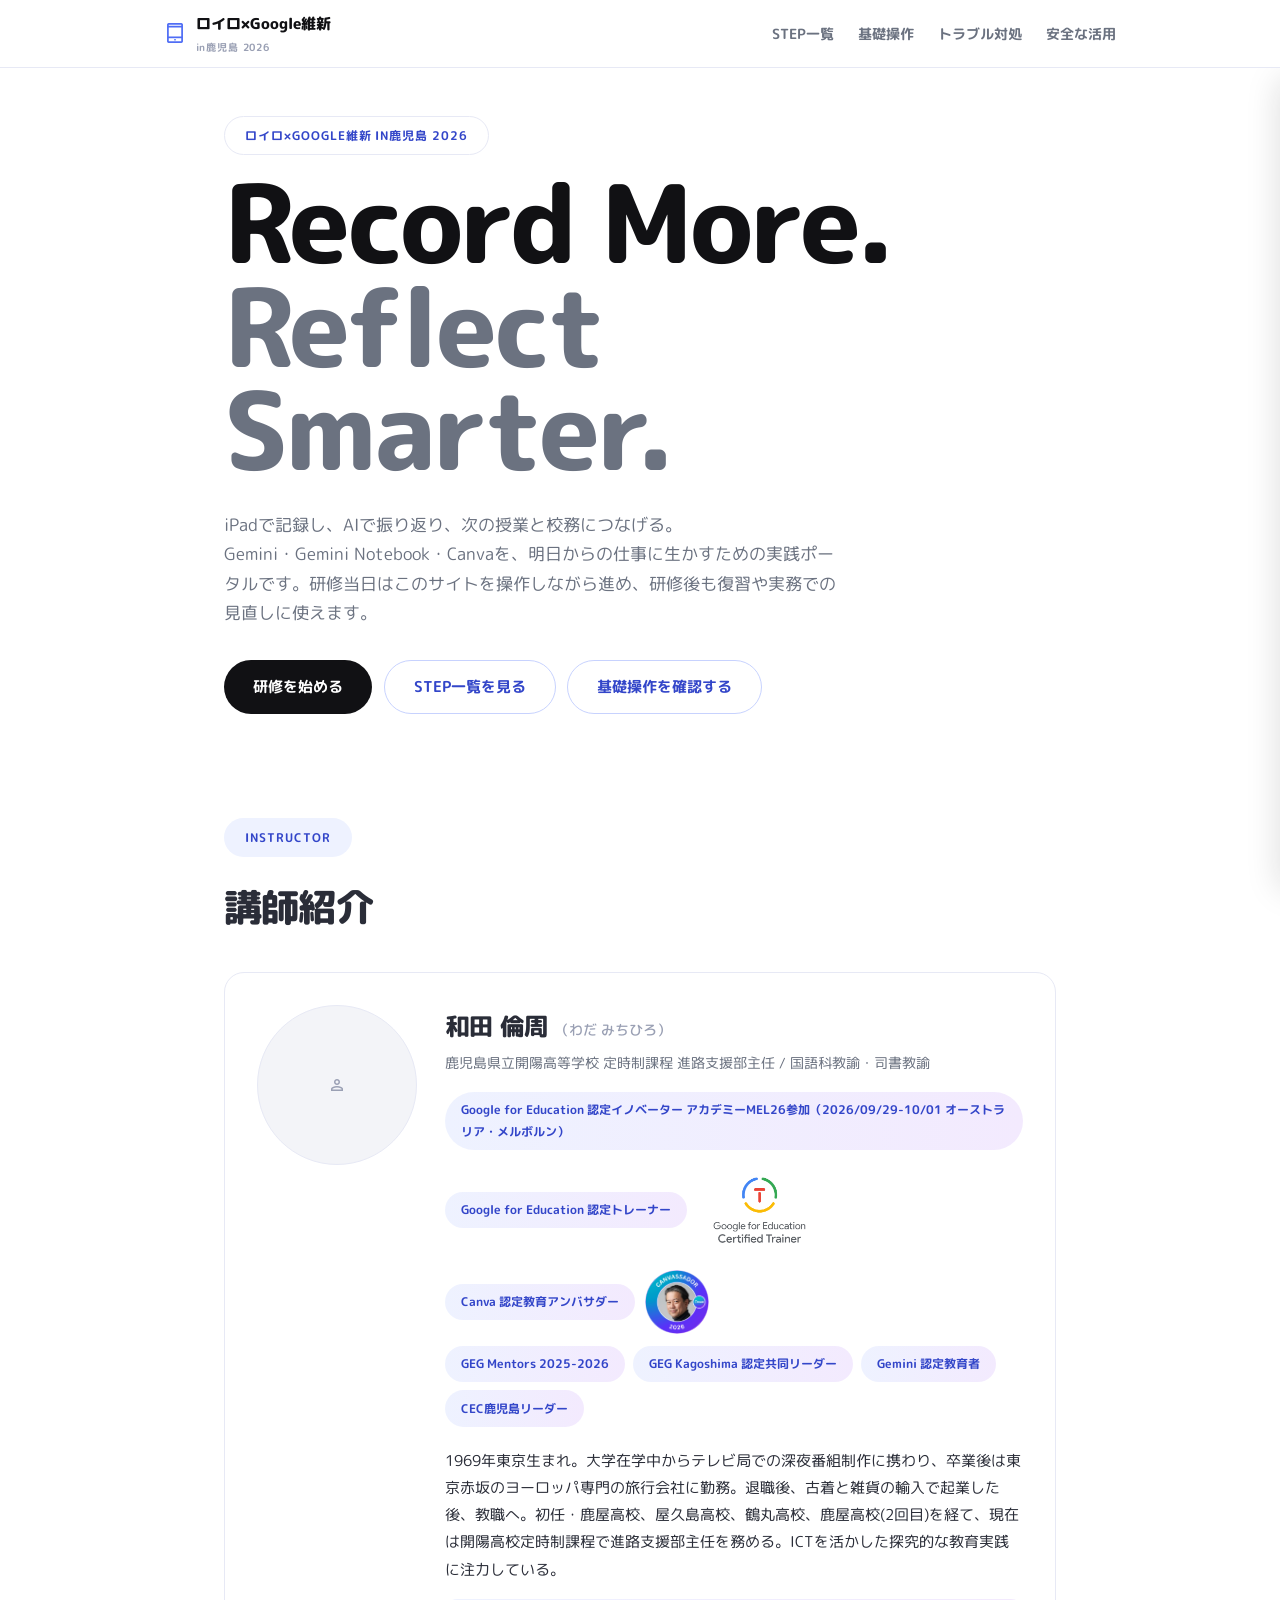
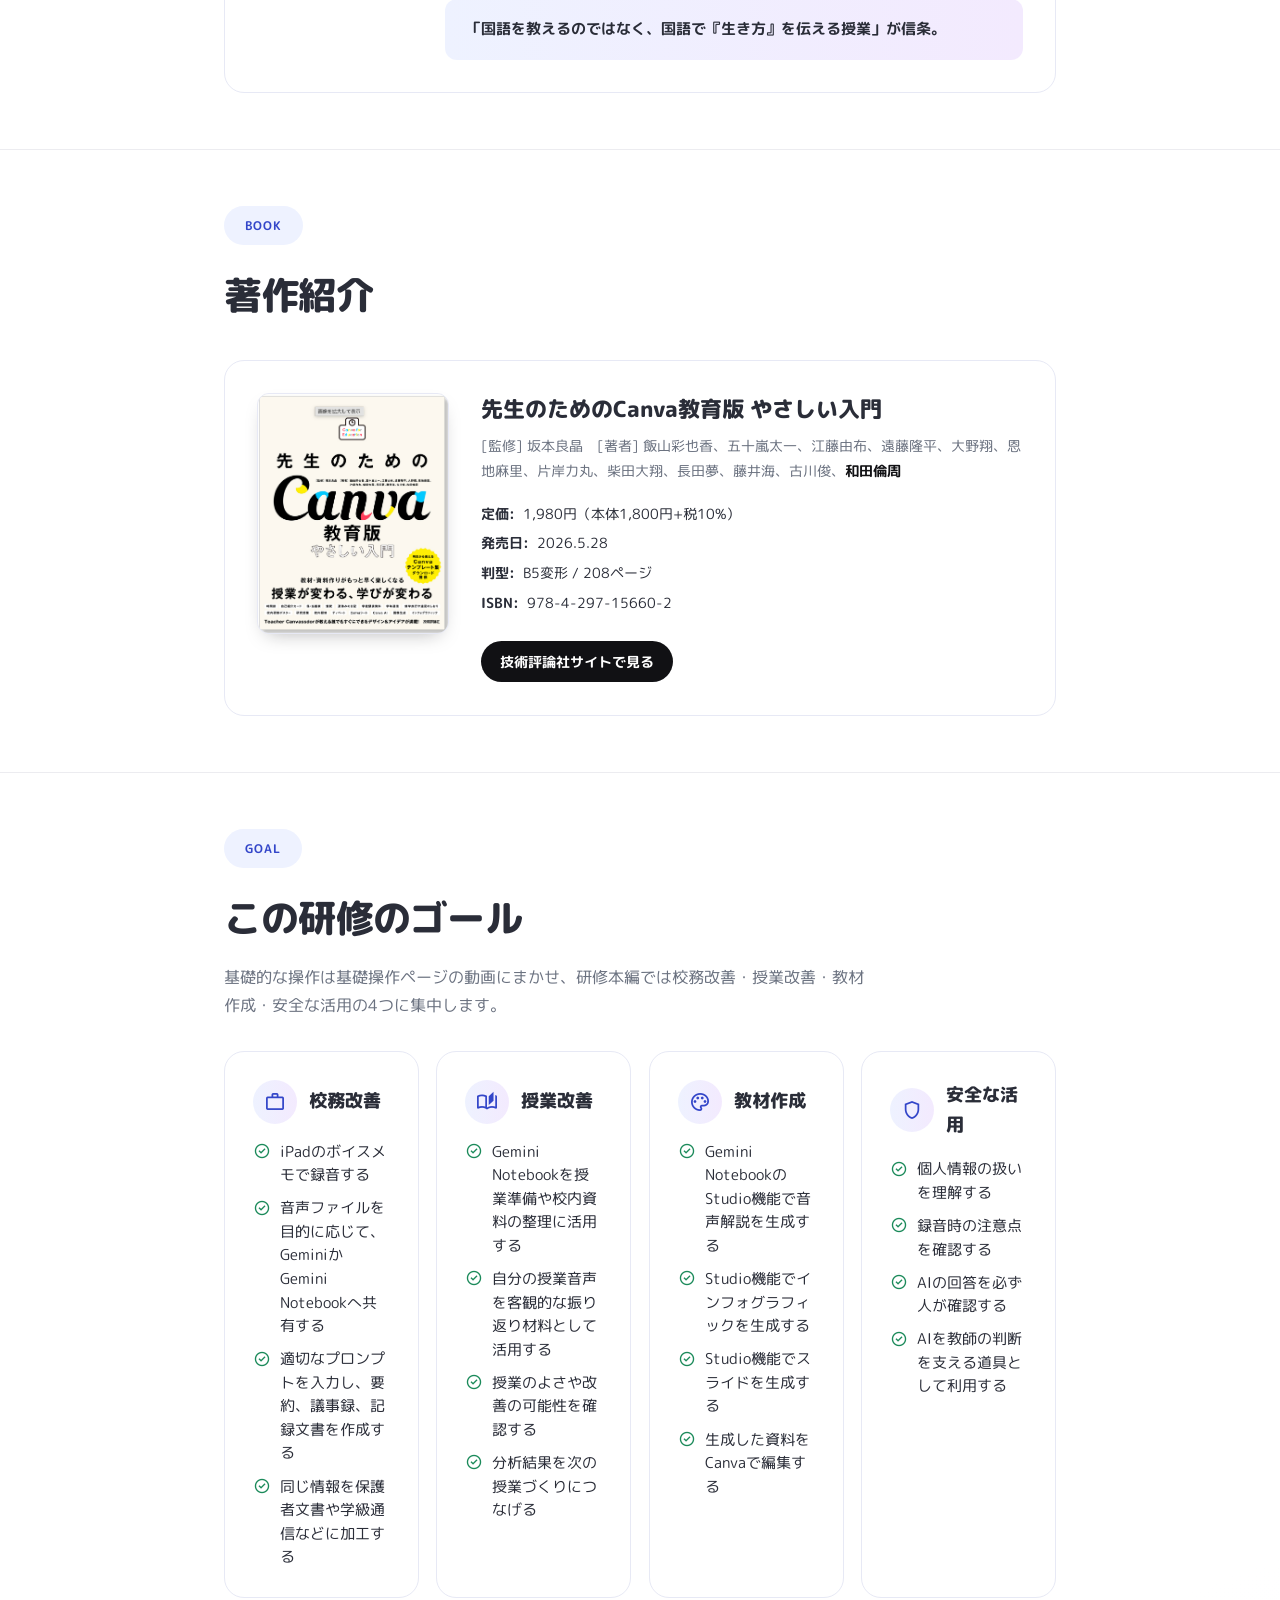
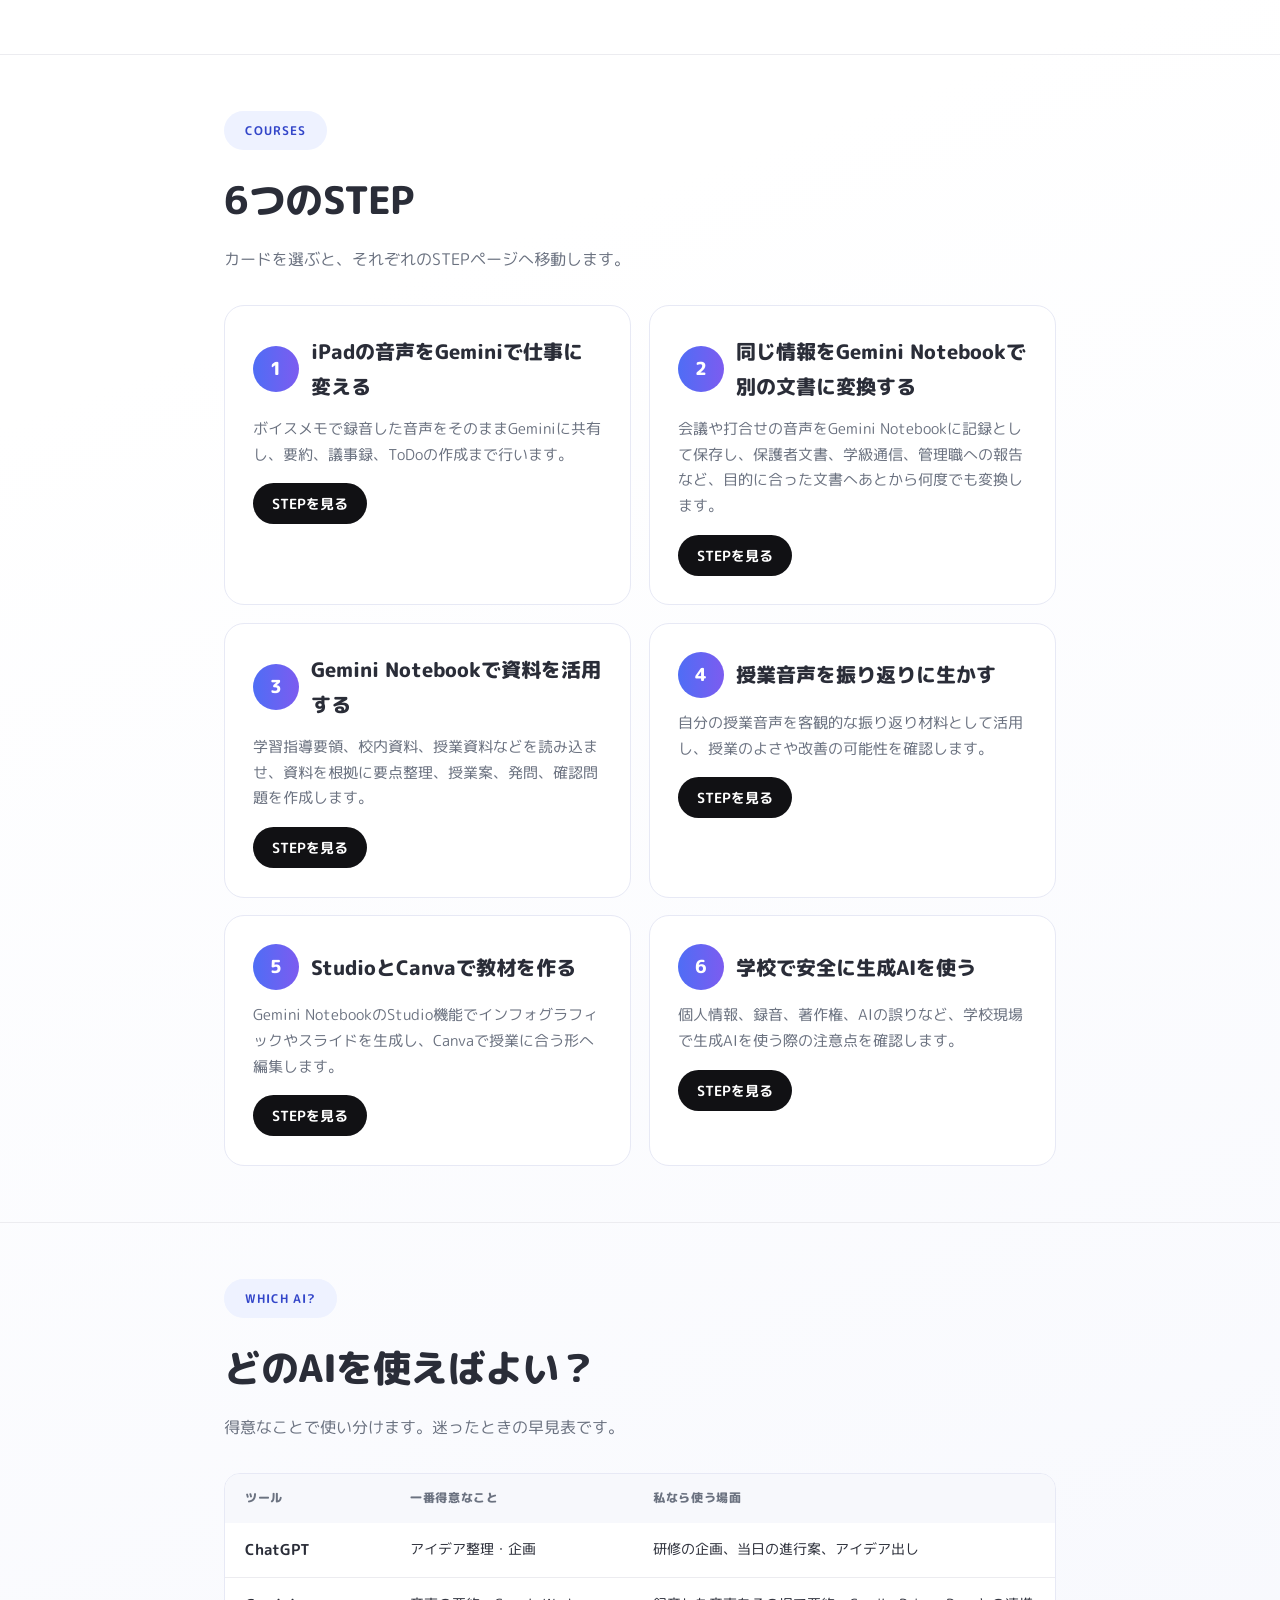
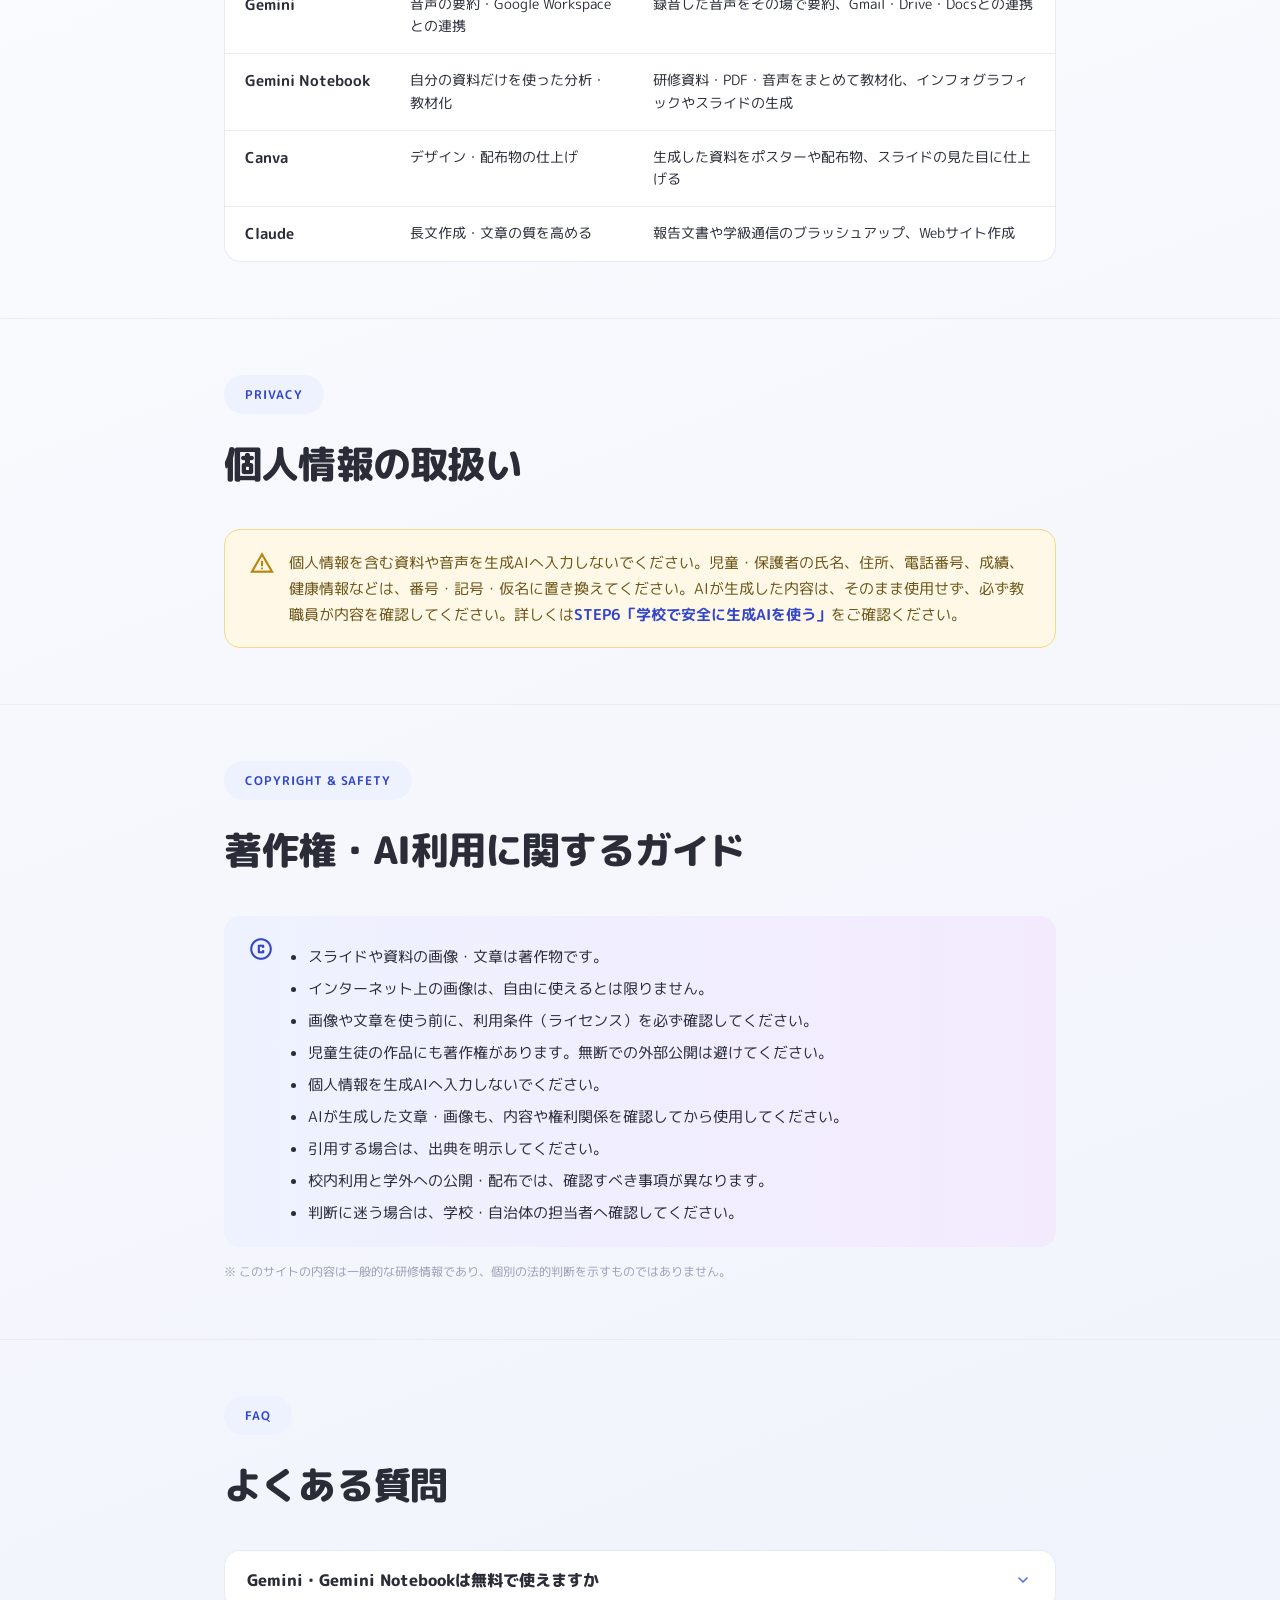
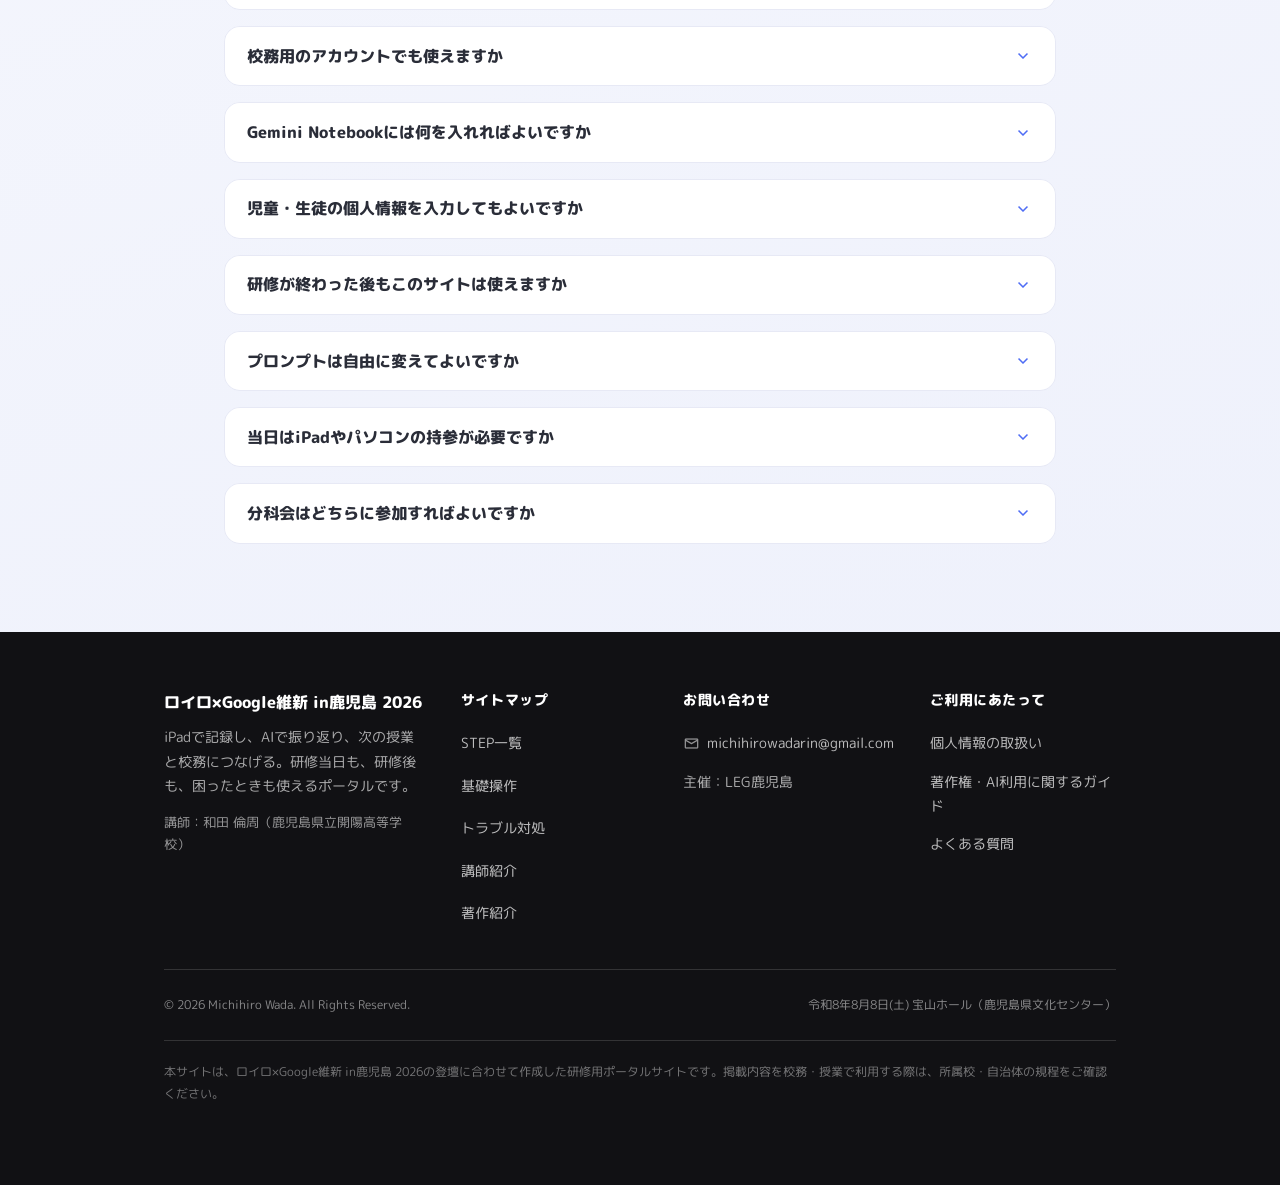
==== index.html @ bdc930e1 "v3" ====
<!DOCTYPE html>
<html lang="ja">
<head>
<meta charset="UTF-8">
<meta name="viewport" content="width=device-width, initial-scale=1.0, viewport-fit=cover">
<title>ロイロ×Google維新 in鹿児島 2026 | iPadで記録し、AIで振り返り、次の授業と校務につなげる</title>
<meta name="description" content="ロイロ×Google維新 in鹿児島 2026　〜ロイロとGoogleで紡ぎ逢い〜のイベントポータル。iPad・Gemini・Gemini Notebook・Canvaを、当日から明日の校務・授業まで活用するための実践サイトです。">
<!-- 開催日・イベント名：ここを差し替え -->
<meta name="training-date" content="令和8年8月8日(土)10:00〜16:30 ロイロ×Google維新 in鹿児島 2026（宝山ホール／主催：LEG鹿児島）">
<link rel="preconnect" href="https://fonts.googleapis.com">
<link href="https://fonts.googleapis.com/css2?family=M+PLUS+Rounded+1c:wght@400;500;700;800&family=Material+Symbols+Outlined" rel="stylesheet">
<link rel="stylesheet" href="assets/css/style.css">
</head>
<body>

  <!-- ===== オープニング演出（トップページのみ／sessionStorageで1回だけ表示） ===== -->
  <div id="splash" class="splash-overlay" role="dialog" aria-label="オープニング">
    <p class="splash-text">ロイロ×Google維新 in鹿児島 2026<span class="splash-sub">iPad × Gemini × Gemini Notebook × Canva</span></p>
  </div>

  <!-- コピー完了などを通知するライブリージョン（視覚的には非表示） -->
  <div id="copy-announcer" aria-live="polite" class="sr-only"></div>

  <!-- ===== 固定ヘッダー ===== -->
  <header class="site-header">
    <div class="wrap">
      <a href="index.html" class="site-logo">
        <span class="material-symbols-outlined" aria-hidden="true">tablet_mac</span>
        <span>ロイロ×Google維新<span class="sub">in鹿児島 2026</span></span>
      </a>
      <nav class="header-nav" aria-label="メインメニュー">
        <a href="index.html#courses">STEP一覧</a>
        <a href="guides/basic-operation.html">基礎操作</a>
        <a href="guides/troubleshooting.html">トラブル対処</a>
        <a href="courses/06-safety.html">安全な活用</a>
      </nav>
      <button type="button" id="menuBtn" class="menu-btn" aria-expanded="false" aria-controls="mobileNav" aria-label="メニューを開く">
        <span class="material-symbols-outlined" aria-hidden="true">menu</span>
      </button>
    </div>
  </header>

  <div id="navOverlay" class="nav-overlay"></div>
  <nav id="mobileNav" class="mobile-nav" aria-label="モバイルメニュー">
    <div style="display:flex;justify-content:flex-end;margin-bottom:1rem;">
      <button type="button" id="navCloseBtn" class="menu-btn" aria-label="メニューを閉じる">
        <span class="material-symbols-outlined" aria-hidden="true">close</span>
      </button>
    </div>
    <a href="index.html"><span class="material-symbols-outlined" aria-hidden="true">home</span>トップ</a>
    <a href="index.html#courses"><span class="material-symbols-outlined" aria-hidden="true">school</span>STEP一覧</a>
    <a href="index.html#instructor"><span class="material-symbols-outlined" aria-hidden="true">person</span>講師紹介</a>
    <a href="index.html#book"><span class="material-symbols-outlined" aria-hidden="true">menu_book</span>著作紹介</a>
    <a href="guides/basic-operation.html"><span class="material-symbols-outlined" aria-hidden="true">play_circle</span>基礎操作を確認する</a>
    <a href="guides/troubleshooting.html"><span class="material-symbols-outlined" aria-hidden="true">build</span>トラブル対処</a>
    <a href="index.html#which-ai"><span class="material-symbols-outlined" aria-hidden="true">smart_toy</span>どのAIを使う？</a>
    <a href="index.html#copyright"><span class="material-symbols-outlined" aria-hidden="true">copyright</span>著作権・AIガイド</a>
    <a href="index.html#faq"><span class="material-symbols-outlined" aria-hidden="true">quiz</span>よくある質問</a>
  </nav>

  <!-- ===== ヒーロー ===== -->
  <section class="hero">
    <div class="wrap">
      <p class="badge">ロイロ×Google維新 in鹿児島 2026</p>
      <h1 class="hero-title-en"><span class="line-dark">Record More.</span><span class="line-gray">Reflect Smarter.</span></h1>
      <p class="hero-copy">iPadで記録し、AIで振り返り、次の授業と校務につなげる。<br>Gemini・Gemini Notebook・Canvaを、明日からの仕事に生かすための実践ポータルです。研修当日はこのサイトを操作しながら進め、研修後も復習や実務での見直しに使えます。</p>
      <div class="hero-actions">
        <a href="#courses" class="btn btn-primary">研修を始める</a>
        <a href="#courses" class="btn btn-outline">STEP一覧を見る</a>
        <a href="guides/basic-operation.html" class="btn btn-outline">基礎操作を確認する</a>
      </div>
    </div>
  </section>

  <!-- 講師プロフィール：ここから編集 -->
  <!-- ===== 講師紹介 ===== -->
  <section id="instructor" class="block">
    <div class="wrap">
      <div class="section-head">
        <p class="badge badge-solid">Instructor</p>
        <h2 class="section-title">講師紹介</h2>
      </div>

      <div class="card card-hover instructor-card">
        <div class="instructor-flex">
          <!-- 講師写真：assets/images/instructor-illustration.png を差し替えてください（画像が無くても崩れません） -->
          <div class="instructor-photo">
            <img src="assets/images/instructor-illustration.png" alt="和田倫周 プロフィールイラスト" onerror="this.style.display='none';this.nextElementSibling.style.display='flex';">
            <span class="material-symbols-outlined avatar-fallback-icon" aria-hidden="true">person</span>
          </div>
          <div>
            <h3 class="instructor-name">和田 倫周 <span class="yomi">（わだ みちひろ）</span></h3>
            <p class="instructor-role">鹿児島県立開陽高等学校 定時制課程 進路支援部主任 / 国語科教諭・司書教諭</p>

            <!-- 資格バッジ：画像は assets/images/google-trainer-badge.png・canvassador-badge.png を差し替えてください（画像が無くても崩れません） -->
            <div class="badge-row">
              <span class="grad-pill">Google for Education 認定イノベーター アカデミーMEL26参加（2026/09/29-10/01 オーストラリア・メルボルン）</span>
            </div>
            <div class="badge-row">
              <span class="grad-pill">Google for Education 認定トレーナー</span>
              <img src="assets/images/google-trainer-badge.png" alt="Google for Education Certified Trainer" class="badge-img" onerror="this.style.display='none';">
            </div>
            <div class="badge-row">
              <span class="grad-pill">Canva 認定教育アンバサダー</span>
              <img src="assets/images/canvassador-badge.png" alt="Canva Canvassador 2026" class="badge-img-round" onerror="this.style.display='none';">
            </div>
            <div class="pill-row">
              <span class="grad-pill">GEG Mentors 2025-2026</span>
              <span class="grad-pill">GEG Kagoshima 認定共同リーダー</span>
              <span class="grad-pill">Gemini 認定教育者</span>
              <span class="grad-pill">CEC鹿児島リーダー</span>
            </div>

            <p class="instructor-bio">
              1969年東京生まれ。大学在学中からテレビ局での深夜番組制作に携わり、卒業後は東京赤坂のヨーロッパ専門の旅行会社に勤務。退職後、古着と雑貨の輸入で起業した後、教職へ。初任・鹿屋高校、屋久島高校、鶴丸高校、鹿屋高校(2回目)を経て、現在は開陽高校定時制課程で進路支援部主任を務める。ICTを活かした探究的な教育実践に注力している。
            </p>

            <div class="quote-box">
              「国語を教えるのではなく、国語で『生き方』を伝える授業」が信条。
            </div>
          </div>
        </div>
      </div>
    </div>
  </section>
  <!-- 講師プロフィール：ここまで -->

  <!-- 著作情報：ここから編集 -->
  <!-- ===== 著作紹介 ===== -->
  <section id="book" class="block">
    <div class="wrap">
      <div class="section-head">
        <p class="badge badge-solid">Book</p>
        <h2 class="section-title">著作紹介</h2>
      </div>

      <!-- 著作カード1：ここから編集（書名・出版社・著者・紹介文・画像・リンクを差し替え） -->
      <div class="card card-hover book-card">
        <!-- 書影：assets/images/book-cover.png を差し替えてください（画像が無くても崩れません） -->
        <div class="book-cover">
          <img src="assets/images/book-cover.png" alt="先生のためのCanva教育版 やさしい入門 書影" onerror="this.style.display='none';this.nextElementSibling.style.display='flex';">
          <span class="material-symbols-outlined avatar-fallback-icon" aria-hidden="true">menu_book</span>
        </div>
        <div class="book-info">
          <h3>先生のためのCanva教育版 やさしい入門</h3>
          <p class="publisher">[監修] 坂本良晶　[著者] 飯山彩也香、五十嵐太一、江藤由布、遠藤隆平、大野翔、恩地麻里、片岸力丸、柴田大翔、長田夢、藤井海、古川俊、<strong>和田倫周</strong></p>
          <ul class="desc">
            <li><span class="label">定価:</span><span>1,980円（本体1,800円+税10%）</span></li>
            <li><span class="label">発売日:</span><span>2026.5.28</span></li>
            <li><span class="label">判型:</span><span>B5変形 / 208ページ</span></li>
            <li><span class="label">ISBN:</span><span>978-4-297-15660-2</span></li>
          </ul>
          <a href="https://gihyo.jp/book/2026/978-4-297-15660-2" target="_blank" rel="noopener" class="btn btn-primary btn-sm">技術評論社サイトで見る</a>
        </div>
      </div>
      <!-- 著作カード1：ここまで -->

      <!-- 著作カードを追加する場合は、上の .book-card 1ブロックをコピーしてこの下に貼り付け、grid_2などで並べてください -->

    </div>
  </section>
  <!-- 著作情報：ここまで -->

  <!-- ===== この研修のゴール ===== -->
  <section class="block">
    <div class="wrap">
      <div class="section-head">
        <p class="badge badge-solid">Goal</p>
        <h2 class="section-title">この研修のゴール</h2>
        <p class="section-lead">基礎的な操作は基礎操作ページの動画にまかせ、研修本編では校務改善・授業改善・教材作成・安全な活用の4つに集中します。</p>
      </div>
      <div class="grid grid-4">
        <div class="card card-hover goal-card">
          <div class="goal-card-head">
            <span class="material-symbols-outlined" aria-hidden="true">work</span>
            <h3>校務改善</h3>
          </div>
          <ul class="goal-list">
            <li><span class="material-symbols-outlined" aria-hidden="true">check_circle</span>iPadのボイスメモで録音する</li>
            <li><span class="material-symbols-outlined" aria-hidden="true">check_circle</span>音声ファイルを目的に応じて、GeminiかGemini Notebookへ共有する</li>
            <li><span class="material-symbols-outlined" aria-hidden="true">check_circle</span>適切なプロンプトを入力し、要約、議事録、記録文書を作成する</li>
            <li><span class="material-symbols-outlined" aria-hidden="true">check_circle</span>同じ情報を保護者文書や学級通信などに加工する</li>
          </ul>
        </div>
        <div class="card card-hover goal-card">
          <div class="goal-card-head">
            <span class="material-symbols-outlined" aria-hidden="true">auto_stories</span>
            <h3>授業改善</h3>
          </div>
          <ul class="goal-list">
            <li><span class="material-symbols-outlined" aria-hidden="true">check_circle</span>Gemini Notebookを授業準備や校内資料の整理に活用する</li>
            <li><span class="material-symbols-outlined" aria-hidden="true">check_circle</span>自分の授業音声を客観的な振り返り材料として活用する</li>
            <li><span class="material-symbols-outlined" aria-hidden="true">check_circle</span>授業のよさや改善の可能性を確認する</li>
            <li><span class="material-symbols-outlined" aria-hidden="true">check_circle</span>分析結果を次の授業づくりにつなげる</li>
          </ul>
        </div>
        <div class="card card-hover goal-card">
          <div class="goal-card-head">
            <span class="material-symbols-outlined" aria-hidden="true">palette</span>
            <h3>教材作成</h3>
          </div>
          <ul class="goal-list">
            <li><span class="material-symbols-outlined" aria-hidden="true">check_circle</span>Gemini NotebookのStudio機能で音声解説を生成する</li>
            <li><span class="material-symbols-outlined" aria-hidden="true">check_circle</span>Studio機能でインフォグラフィックを生成する</li>
            <li><span class="material-symbols-outlined" aria-hidden="true">check_circle</span>Studio機能でスライドを生成する</li>
            <li><span class="material-symbols-outlined" aria-hidden="true">check_circle</span>生成した資料をCanvaで編集する</li>
          </ul>
        </div>
        <div class="card card-hover goal-card">
          <div class="goal-card-head">
            <span class="material-symbols-outlined" aria-hidden="true">shield</span>
            <h3>安全な活用</h3>
          </div>
          <ul class="goal-list">
            <li><span class="material-symbols-outlined" aria-hidden="true">check_circle</span>個人情報の扱いを理解する</li>
            <li><span class="material-symbols-outlined" aria-hidden="true">check_circle</span>録音時の注意点を確認する</li>
            <li><span class="material-symbols-outlined" aria-hidden="true">check_circle</span>AIの回答を必ず人が確認する</li>
            <li><span class="material-symbols-outlined" aria-hidden="true">check_circle</span>AIを教師の判断を支える道具として利用する</li>
          </ul>
        </div>
      </div>
    </div>
  </section>

  <!-- ===== STEP一覧 ===== -->
  <section id="courses" class="block">
    <div class="wrap">
      <div class="section-head">
        <p class="badge badge-solid">Courses</p>
        <h2 class="section-title">6つのSTEP</h2>
        <p class="section-lead">カードを選ぶと、それぞれのSTEPページへ移動します。</p>
      </div>
      <div class="grid grid-2">
        <a href="courses/01-voice-gemini.html" class="card card-hover course-card">
          <div class="course-card-top">
            <div class="course-num">1</div>
            <h3>iPadの音声をGeminiで仕事に変える</h3>
          </div>
          <p class="desc">ボイスメモで録音した音声をそのままGeminiに共有し、要約、議事録、ToDoの作成まで行います。</p>
          <span class="btn btn-primary btn-sm">STEPを見る</span>
        </a>
        <a href="courses/02-document-transform.html" class="card card-hover course-card">
          <div class="course-card-top">
            <div class="course-num">2</div>
            <h3>同じ情報をGemini Notebookで別の文書に変換する</h3>
          </div>
          <p class="desc">会議や打合せの音声をGemini Notebookに記録として保存し、保護者文書、学級通信、管理職への報告など、目的に合った文書へあとから何度でも変換します。</p>
          <span class="btn btn-primary btn-sm">STEPを見る</span>
        </a>
        <a href="courses/03-gemini-notebook.html" class="card card-hover course-card">
          <div class="course-card-top">
            <div class="course-num">3</div>
            <h3>Gemini Notebookで資料を活用する</h3>
          </div>
          <p class="desc">学習指導要領、校内資料、授業資料などを読み込ませ、資料を根拠に要点整理、授業案、発問、確認問題を作成します。</p>
          <span class="btn btn-primary btn-sm">STEPを見る</span>
        </a>
        <a href="courses/04-lesson-reflection.html" class="card card-hover course-card">
          <div class="course-card-top">
            <div class="course-num">4</div>
            <h3>授業音声を振り返りに生かす</h3>
          </div>
          <p class="desc">自分の授業音声を客観的な振り返り材料として活用し、授業のよさや改善の可能性を確認します。</p>
          <span class="btn btn-primary btn-sm">STEPを見る</span>
        </a>
        <a href="courses/05-studio-canva.html" class="card card-hover course-card">
          <div class="course-card-top">
            <div class="course-num">5</div>
            <h3>StudioとCanvaで教材を作る</h3>
          </div>
          <p class="desc">Gemini NotebookのStudio機能でインフォグラフィックやスライドを生成し、Canvaで授業に合う形へ編集します。</p>
          <span class="btn btn-primary btn-sm">STEPを見る</span>
        </a>
        <a href="courses/06-safety.html" class="card card-hover course-card">
          <div class="course-card-top">
            <div class="course-num">6</div>
            <h3>学校で安全に生成AIを使う</h3>
          </div>
          <p class="desc">個人情報、録音、著作権、AIの誤りなど、学校現場で生成AIを使う際の注意点を確認します。</p>
          <span class="btn btn-primary btn-sm">STEPを見る</span>
        </a>
      </div>
    </div>
  </section>

  <!-- ===== どのAIを使えばよい？ ===== -->
  <section id="which-ai" class="block">
    <div class="wrap">
      <div class="section-head">
        <p class="badge badge-solid">Which AI?</p>
        <h2 class="section-title">どのAIを使えばよい？</h2>
        <p class="section-lead">得意なことで使い分けます。迷ったときの早見表です。</p>
      </div>
      <div class="compare-table-wrap">
        <table class="compare-table">
          <thead>
            <tr><th>ツール</th><th>一番得意なこと</th><th>私なら使う場面</th></tr>
          </thead>
          <tbody>
            <tr><td><strong>ChatGPT</strong></td><td>アイデア整理・企画</td><td>研修の企画、当日の進行案、アイデア出し</td></tr>
            <tr><td><strong>Gemini</strong></td><td>音声の要約・Google Workspaceとの連携</td><td>録音した音声をその場で要約、Gmail・Drive・Docsとの連携</td></tr>
            <tr><td><strong>Gemini Notebook</strong></td><td>自分の資料だけを使った分析・教材化</td><td>研修資料・PDF・音声をまとめて教材化、インフォグラフィックやスライドの生成</td></tr>
            <tr><td><strong>Canva</strong></td><td>デザイン・配布物の仕上げ</td><td>生成した資料をポスターや配布物、スライドの見た目に仕上げる</td></tr>
            <tr><td><strong>Claude</strong></td><td>長文作成・文章の質を高める</td><td>報告文書や学級通信のブラッシュアップ、Webサイト作成</td></tr>
          </tbody>
        </table>
      </div>
    </div>
  </section>

  <!-- ===== 個人情報の取扱い ===== -->
  <section id="privacy" class="block">
    <div class="wrap">
      <div class="section-head">
        <p class="badge badge-solid">Privacy</p>
        <h2 class="section-title">個人情報の取扱い</h2>
      </div>
      <div class="caution-card">
        <span class="material-symbols-outlined" aria-hidden="true">warning</span>
        <p>個人情報を含む資料や音声を生成AIへ入力しないでください。児童・保護者の氏名、住所、電話番号、成績、健康情報などは、番号・記号・仮名に置き換えてください。AIが生成した内容は、そのまま使用せず、必ず教職員が内容を確認してください。詳しくは<a href="courses/06-safety.html" style="color:var(--color-blue-deep);font-weight:700;">STEP6「学校で安全に生成AIを使う」</a>をご確認ください。</p>
      </div>
    </div>
  </section>

  <!-- ===== 著作権・AI利用に関するガイド ===== -->
  <section id="copyright" class="block">
    <div class="wrap">
      <div class="section-head">
        <p class="badge badge-solid">Copyright &amp; Safety</p>
        <h2 class="section-title">著作権・AI利用に関するガイド</h2>
      </div>
      <div class="tip-card">
        <span class="material-symbols-outlined" aria-hidden="true">copyright</span>
        <ul>
          <li>スライドや資料の画像・文章は著作物です。</li>
          <li>インターネット上の画像は、自由に使えるとは限りません。</li>
          <li>画像や文章を使う前に、利用条件（ライセンス）を必ず確認してください。</li>
          <li>児童生徒の作品にも著作権があります。無断での外部公開は避けてください。</li>
          <li>個人情報を生成AIへ入力しないでください。</li>
          <li>AIが生成した文章・画像も、内容や権利関係を確認してから使用してください。</li>
          <li>引用する場合は、出典を明示してください。</li>
          <li>校内利用と学外への公開・配布では、確認すべき事項が異なります。</li>
          <li>判断に迷う場合は、学校・自治体の担当者へ確認してください。</li>
        </ul>
      </div>
      <p class="footnote-note">※ このサイトの内容は一般的な研修情報であり、個別の法的判断を示すものではありません。</p>
    </div>
  </section>

  <!-- ===== よくある質問 ===== -->
  <section id="faq" class="block">
    <div class="wrap">
      <div class="section-head">
        <p class="badge badge-solid">FAQ</p>
        <h2 class="section-title">よくある質問</h2>
      </div>

      <div class="accordion">
        <button type="button" class="accordion-trigger" aria-expanded="false" aria-controls="faq-1">
          <span>Gemini・Gemini Notebookは無料で使えますか</span>
          <span class="material-symbols-outlined" aria-hidden="true">expand_more</span>
        </button>
        <div class="accordion-panel" id="faq-1">
          <p>個人のGoogleアカウントであれば、無料の範囲で試すことができます。校務での利用は、所属の自治体・学校のアカウント方針に従ってください。</p>
        </div>
      </div>

      <div class="accordion">
        <button type="button" class="accordion-trigger" aria-expanded="false" aria-controls="faq-2">
          <span>校務用のアカウントでも使えますか</span>
          <span class="material-symbols-outlined" aria-hidden="true">expand_more</span>
        </button>
        <div class="accordion-panel" id="faq-2">
          <p>自治体・学校によって利用可否や機能制限が異なります。使用前に、情報担当者へ確認してください。</p>
        </div>
      </div>

      <div class="accordion">
        <button type="button" class="accordion-trigger" aria-expanded="false" aria-controls="faq-3">
          <span>Gemini Notebookには何を入れればよいですか</span>
          <span class="material-symbols-outlined" aria-hidden="true">expand_more</span>
        </button>
        <div class="accordion-panel" id="faq-3">
          <p>音声ファイル、PDF、テキスト、Webページなど、複数のソースをまとめて追加できます。個人情報を含む資料は入力しないでください。</p>
        </div>
      </div>

      <div class="accordion">
        <button type="button" class="accordion-trigger" aria-expanded="false" aria-controls="faq-4">
          <span>児童・生徒の個人情報を入力してもよいですか</span>
          <span class="material-symbols-outlined" aria-hidden="true">expand_more</span>
        </button>
        <div class="accordion-panel" id="faq-4">
          <p>入力しないでください。氏名・住所・成績・健康情報などは、番号や仮名に置き換えてから利用します。詳しくは<a href="courses/06-safety.html" style="color:var(--color-blue-deep);font-weight:700;">STEP6「学校で安全に生成AIを使う」</a>を確認してください。</p>
        </div>
      </div>

      <div class="accordion">
        <button type="button" class="accordion-trigger" aria-expanded="false" aria-controls="faq-5">
          <span>研修が終わった後もこのサイトは使えますか</span>
          <span class="material-symbols-outlined" aria-hidden="true">expand_more</span>
        </button>
        <div class="accordion-panel" id="faq-5">
          <p>はい。研修後も同じ内容を確認できます。校務や授業で迷ったときのプロンプト集・トラブル対処として活用してください。</p>
        </div>
      </div>

      <div class="accordion">
        <button type="button" class="accordion-trigger" aria-expanded="false" aria-controls="faq-6">
          <span>プロンプトは自由に変えてよいですか</span>
          <span class="material-symbols-outlined" aria-hidden="true">expand_more</span>
        </button>
        <div class="accordion-panel" id="faq-6">
          <p>はい。掲載しているプロンプトは一例です。自校の状況に合わせて言葉を書き換えて使ってください。</p>
        </div>
      </div>

      <div class="accordion">
        <button type="button" class="accordion-trigger" aria-expanded="false" aria-controls="faq-7">
          <span>当日はiPadやパソコンの持参が必要ですか</span>
          <span class="material-symbols-outlined" aria-hidden="true">expand_more</span>
        </button>
        <div class="accordion-panel" id="faq-7">
          <p>会場の案内に従ってください。お手持ちの端末があれば、その場で操作しながら確認できます。</p>
        </div>
      </div>

      <div class="accordion">
        <button type="button" class="accordion-trigger" aria-expanded="false" aria-controls="faq-8">
          <span>分科会はどちらに参加すればよいですか</span>
          <span class="material-symbols-outlined" aria-hidden="true">expand_more</span>
        </button>
        <div class="accordion-panel" id="faq-8">
          <p>事前案内の分科会テーマをご確認のうえ、ご自身の関心に近い分科会にご参加ください。</p>
        </div>
      </div>

    </div>
  </section>

  <!-- ===== フッター ===== -->
  <footer class="site-footer">
    <div class="wrap">
      <div class="footer-grid">
        <div class="footer-col">
          <p class="foot-title">ロイロ×Google維新 in鹿児島 2026</p>
          <p class="foot-sub">iPadで記録し、AIで振り返り、次の授業と校務につなげる。研修当日も、研修後も、困ったときも使えるポータルです。</p>
          <p class="foot-credit">講師：和田 倫周（鹿児島県立開陽高等学校）</p>
        </div>
        <div class="footer-col">
          <h4>サイトマップ</h4>
          <ul>
            <li><a href="index.html#courses">STEP一覧</a></li>
            <li><a href="guides/basic-operation.html">基礎操作</a></li>
            <li><a href="guides/troubleshooting.html">トラブル対処</a></li>
            <li><a href="index.html#instructor">講師紹介</a></li>
            <li><a href="index.html#book">著作紹介</a></li>
          </ul>
        </div>
        <div class="footer-col">
          <h4>お問い合わせ</h4>
          <ul>
            <li><a href="mailto:michihirowadarin@gmail.com"><span class="material-symbols-outlined" aria-hidden="true">mail</span>michihirowadarin@gmail.com</a></li>
            <li>主催：LEG鹿児島</li>
          </ul>
        </div>
        <div class="footer-col">
          <h4>ご利用にあたって</h4>
          <ul>
            <li><a href="index.html#privacy">個人情報の取扱い</a></li>
            <li><a href="index.html#copyright">著作権・AI利用に関するガイド</a></li>
            <li><a href="index.html#faq">よくある質問</a></li>
          </ul>
        </div>
      </div>
      <div class="footer-bottom">
        <p class="footer-copy">&copy; 2026 Michihiro Wada. All Rights Reserved.</p>
        <p>令和8年8月8日(土) 宝山ホール（鹿児島県文化センター）</p>
      </div>
      <p class="footer-disclaimer">本サイトは、ロイロ×Google維新 in鹿児島 2026の登壇に合わせて作成した研修用ポータルサイトです。掲載内容を校務・授業で利用する際は、所属校・自治体の規程をご確認ください。</p>
    </div>
  </footer>

  <!-- ===== トップへ戻るボタン ===== -->
  <button type="button" id="backToTop" class="back-to-top" aria-label="トップへ戻る">
    <span class="material-symbols-outlined" aria-hidden="true">arrow_upward</span>
  </button>

  <!-- ===== トースト通知 ===== -->
  <div id="toast" class="toast" role="status">
    <span class="material-symbols-outlined" aria-hidden="true">check_circle</span>
    <span class="toast-label">コピーしました</span>
  </div>

  <script src="assets/js/main.js"></script>
</body>
</html>
---- assets/css/style.css ----
/* ============================================================
   ロイロ×Google維新 in鹿児島 2026 共通スタイル
   ------------------------------------------------------------
   配色・タイポグラフィ・浮き上がり演出・スプラッシュ演出は
   中種子町情報教育部会研修会サイトの仕様をそのまま踏襲しています。
   配色を変更したい場合は、下の「配色設定」の変数だけを
   書き換えてください（README.mdにも説明があります）。
   ============================================================ */

/* ------------------------------------------------------------
   配色設定（ここを変更すると全体の色が変わります）
   ------------------------------------------------------------ */
:root {
  --color-bg-start: #ffffff;
  --color-bg-mid: #ffffff;
  --color-bg-end: #eceffb;

  --color-ink: #111114;          /* 濃い文字・ボタン背景 */
  --color-text: #2a2d38;         /* 本文文字 */
  --color-text-sub: #6b7280;     /* 補足文字 */
  --color-text-faint: #9aa0b4;   /* さらに薄い文字 */

  --color-blue: #4f6df5;         /* メインカラー */
  --color-purple: #7c5cf0;       /* サブカラー（グラデーション用） */
  --color-blue-deep: #3346c9;

  --color-border: #e7e9f5;
  --color-border-soft: #ececf0;
  --color-card-bg: #ffffff;
  --color-panel-bg: #f7f8fc;
  --color-pill-bg: #f3f4f8;

  --color-caution-bg: #fff8e6;
  --color-caution-border: #f3d98b;
  --color-caution-text: #6b5518;
  --color-caution-icon: #b5860b;

  --color-success: #1b8a5a;

  --radius-lg: 1.25rem;
  --radius-md: 1rem;
  --radius-sm: 0.75rem;
  --radius-full: 9999px;

  --header-height: 68px;
}

/* ------------------------------------------------------------
   基本設定
   ------------------------------------------------------------ */
* { box-sizing: border-box; }
html {
  scroll-behavior: smooth;
}
@media (prefers-reduced-motion: reduce) {
  html { scroll-behavior: auto; }
  *, *::before, *::after {
    animation-duration: 0.001ms !important;
    animation-iteration-count: 1 !important;
    transition-duration: 0.001ms !important;
    scroll-behavior: auto !important;
  }
}

body {
  margin: 0;
  font-family: 'M PLUS Rounded 1c', 'Hiragino Maru Gothic ProN', 'Hiragino Sans', sans-serif;
  background: linear-gradient(160deg, var(--color-bg-start) 0%, var(--color-bg-mid) 45%, var(--color-bg-end) 100%);
  color: var(--color-text);
  font-size: 16px;
  line-height: 1.75;
  overflow-x: hidden;
  width: 100%;
}

img { max-width: 100%; display: block; }
a { color: inherit; text-decoration: none; }
button { font-family: inherit; }
ul, ol { margin: 0; padding: 0; }
h1, h2, h3, h4, p { margin: 0; }

.material-symbols-outlined {
  font-family: 'Material Symbols Outlined';
  font-weight: normal;
  font-style: normal;
  font-size: 20px;
  line-height: 1;
  vertical-align: middle;
}

section[id], h1[id], h2[id], h3[id] {
  scroll-margin-top: calc(var(--header-height) + 16px);
}

.wrap {
  max-width: 880px;
  margin: 0 auto;
  padding: 0 1.5rem;
}

a:focus-visible,
button:focus-visible,
[tabindex]:focus-visible {
  outline: 3px solid var(--color-blue);
  outline-offset: 2px;
  border-radius: 6px;
}

.sr-only {
  position: absolute;
  width: 1px; height: 1px;
  padding: 0; margin: -1px;
  overflow: hidden;
  clip: rect(0,0,0,0);
  white-space: nowrap;
  border: 0;
}

/* ------------------------------------------------------------
   バッジ・見出しパターン
   ------------------------------------------------------------ */
.badge {
  display: inline-block;
  font-size: 0.75rem;
  font-weight: 700;
  letter-spacing: 0.08em;
  text-transform: uppercase;
  color: var(--color-blue-deep);
  background: #ffffff;
  border: 1px solid var(--color-border);
  padding: 0.5rem 1.25rem;
  border-radius: var(--radius-full);
  margin-bottom: 1rem;
}
.badge.badge-solid {
  background: #eef2ff;
  border-color: transparent;
  color: var(--color-blue-deep);
}

.section-head { margin-bottom: 2rem; }
.section-title {
  font-size: clamp(1.6rem, 4vw, 2.4rem);
  font-weight: 800;
  letter-spacing: -0.02em;
  margin-bottom: 0.75rem;
}
.section-lead {
  color: var(--color-text-sub);
  font-size: 1rem;
  max-width: 640px;
}

section.block {
  padding: 3.5rem 0;
}
section.block + section.block {
  border-top: 1px solid var(--color-border-soft);
}

/* ------------------------------------------------------------
   固定ヘッダー
   ------------------------------------------------------------ */
.site-header {
  position: fixed;
  top: 0; left: 0; right: 0;
  height: var(--header-height);
  background: rgba(255,255,255,0.9);
  backdrop-filter: blur(8px);
  -webkit-backdrop-filter: blur(8px);
  border-bottom: 1px solid var(--color-border);
  z-index: 500;
  display: flex;
  align-items: center;
}
.site-header .wrap {
  max-width: 1000px;
  width: 100%;
  display: flex;
  align-items: center;
  justify-content: space-between;
  gap: 1rem;
}
.site-logo {
  display: flex;
  align-items: center;
  gap: 0.6rem;
  font-weight: 800;
  font-size: 0.95rem;
  color: var(--color-ink);
  min-height: 44px;
}
.site-logo .material-symbols-outlined {
  color: var(--color-blue);
  font-size: 22px;
}
.site-logo span.sub {
  display: block;
  font-size: 0.65rem;
  font-weight: 600;
  color: var(--color-text-faint);
  letter-spacing: 0.08em;
}

.header-nav {
  display: none;
}
.menu-btn {
  display: inline-flex;
  align-items: center;
  justify-content: center;
  width: 44px; height: 44px;
  border-radius: var(--radius-full);
  border: 1px solid var(--color-border);
  background: #ffffff;
  cursor: pointer;
}

@media (min-width: 900px) {
  .header-nav {
    display: flex;
    align-items: center;
    gap: 1.5rem;
    font-size: 0.85rem;
    font-weight: 700;
  }
  .header-nav a {
    color: var(--color-text-sub);
    min-height: 44px;
    display: inline-flex;
    align-items: center;
  }
  .header-nav a:hover { color: var(--color-blue); }
  .menu-btn { display: none; }
}

.mobile-nav {
  position: fixed;
  top: var(--header-height);
  right: 0;
  width: min(320px, 84vw);
  bottom: 0;
  background: #ffffff;
  border-left: 1px solid var(--color-border);
  box-shadow: -12px 0 32px -12px rgba(17,17,20,0.15);
  transform: translateX(100%);
  transition: transform .3s cubic-bezier(.34,1.06,.64,1);
  z-index: 499;
  padding: 1.5rem;
  overflow-y: auto;
}
.mobile-nav.open { transform: translateX(0); }
.mobile-nav a {
  display: flex;
  align-items: center;
  gap: 0.5rem;
  min-height: 48px;
  font-weight: 700;
  font-size: 0.95rem;
  color: var(--color-text);
  border-bottom: 1px solid var(--color-border-soft);
}
.nav-overlay {
  position: fixed;
  inset: 0;
  background: rgba(17,17,20,0.35);
  z-index: 498;
  opacity: 0;
  pointer-events: none;
  transition: opacity .3s ease;
}
.nav-overlay.open { opacity: 1; pointer-events: auto; }

/* ------------------------------------------------------------
   スプラッシュ演出（トップページのみ）
   ------------------------------------------------------------ */
.splash-overlay {
  position: fixed;
  inset: 0;
  z-index: 9999;
  background: linear-gradient(160deg, var(--color-blue-deep) 0%, var(--color-blue) 100%);
  display: flex;
  align-items: center;
  justify-content: center;
  flex-direction: column;
  gap: 1.75rem;
  transform: translateY(0);
  transition: transform .6s cubic-bezier(.65,0,.35,1);
}
.splash-overlay.hide {
  transform: translateY(-100%);
  pointer-events: none;
}
.splash-text {
  color: #ffffff;
  font-weight: 800;
  font-size: clamp(1.3rem, 4vw, 2rem);
  letter-spacing: 0.04em;
  text-align: center;
  opacity: 0;
  transform: translateY(24px);
  transition: opacity .6s ease, transform .6s ease;
  padding: 0 1.5rem;
}
.splash-overlay.show .splash-text { opacity: 1; transform: translateY(0); }
.splash-sub {
  display: block;
  margin-top: .6rem;
  font-size: .78rem;
  font-weight: 500;
  color: rgba(255,255,255,0.78);
  letter-spacing: 0.12em;
}

/* ------------------------------------------------------------
   ヒーロー
   ------------------------------------------------------------ */
.hero {
  padding: calc(var(--header-height) + 3rem) 0 3rem;
}
.hero-title {
  font-size: clamp(2.2rem, 6vw, 3.6rem);
  font-weight: 800;
  letter-spacing: -0.02em;
  line-height: 1.3;
  margin-bottom: 1.5rem;
}
.hero-title .accent {
  background: linear-gradient(90deg, var(--color-blue), var(--color-purple));
  -webkit-background-clip: text;
  background-clip: text;
  color: transparent;
}

.hero-title-en {
  font-size: clamp(3rem, 10vw, 6.75rem);
  font-weight: 800;
  letter-spacing: -0.03em;
  line-height: 0.96;
  margin-bottom: 1.75rem;
}
.hero-title-en .line-dark,
.hero-title-en .line-gray {
  display: block;
}
.hero-title-en .line-dark { color: var(--color-ink); }
.hero-title-en .line-gray { color: var(--color-text-sub); }
.hero-copy {
  color: var(--color-text-sub);
  font-size: 1.05rem;
  max-width: 620px;
  margin-bottom: 2rem;
}
.hero-actions {
  display: flex;
  flex-wrap: wrap;
  gap: 0.75rem;
}

/* ------------------------------------------------------------
   ボタン
   ------------------------------------------------------------ */
.btn {
  display: inline-flex;
  align-items: center;
  justify-content: center;
  gap: 0.4rem;
  min-height: 48px;
  padding: 0.8rem 1.8rem;
  border-radius: var(--radius-full);
  font-weight: 700;
  font-size: 0.95rem;
  border: none;
  cursor: pointer;
  transition: transform .22s cubic-bezier(.34,1.56,.64,1), box-shadow .22s ease, background .2s ease;
  will-change: transform;
}
.btn:hover { transform: translateY(-3px); box-shadow: 0 10px 20px -8px rgba(79,109,245,0.35); }
.btn.lift { transform: translateY(-6px) scale(1.03); box-shadow: 0 16px 28px -8px rgba(79,109,245,0.4); }
.btn-primary { background: var(--color-ink); color: #ffffff; }
.btn-primary:hover { background: #24242a; }
.btn-outline {
  background: #ffffff;
  color: var(--color-blue-deep);
  border: 1.5px solid #c7d2fe;
}
.btn-outline:hover { background: linear-gradient(90deg,#eef2ff 0%,#f3eafe 100%); }
.btn-sm { min-height: 40px; padding: 0.55rem 1.2rem; font-size: 0.85rem; }

/* ------------------------------------------------------------
   カード共通・浮き上がり演出
   ------------------------------------------------------------ */
.card {
  background: var(--color-card-bg);
  border: 1px solid var(--color-border);
  border-radius: var(--radius-lg);
  padding: 1.75rem;
}
.card-hover {
  transition: transform .25s cubic-bezier(.34,1.56,.64,1), box-shadow .25s ease, border-color .25s ease;
}
.card-hover:hover, .card-hover:focus-visible {
  transform: translateY(-6px);
  box-shadow: 0 20px 32px -14px rgba(79,109,245,0.28);
  border-color: #c7d2fe;
}

.avatar {
  width: 84px; height: 84px;
  border-radius: var(--radius-full);
  display: flex; align-items: center; justify-content: center;
  font-size: 2.2rem;
  background: var(--color-pill-bg);
  flex-shrink: 0;
}

.grid { display: grid; gap: 1.1rem; }
.grid-2 { grid-template-columns: 1fr; }
.grid-3 { grid-template-columns: 1fr; }
.grid-4 { grid-template-columns: 1fr; }
@media (min-width: 640px) {
  .grid-2 { grid-template-columns: 1fr 1fr; }
  .grid-4 { grid-template-columns: 1fr 1fr; }
}
@media (min-width: 900px) {
  .grid-3 { grid-template-columns: repeat(3, 1fr); }
  .grid-4 { grid-template-columns: repeat(4, 1fr); }
}

/* ------------------------------------------------------------
   ゴールカード（目的別）
   ------------------------------------------------------------ */
.goal-card { padding: 1.75rem; }
.goal-card-head {
  display: flex;
  align-items: center;
  gap: 0.75rem;
  margin-bottom: 1rem;
}
.goal-card-head .material-symbols-outlined {
  width: 44px; height: 44px;
  border-radius: var(--radius-full);
  background: linear-gradient(90deg,#eef2ff 0%,#f3eafe 100%);
  color: var(--color-blue-deep);
  display: flex; align-items: center; justify-content: center;
  font-size: 22px;
  flex-shrink: 0;
}
.goal-card h3 { font-size: 1.1rem; font-weight: 800; }
.goal-list { list-style: none; display: flex; flex-direction: column; gap: 0.6rem; }
.goal-list li {
  display: flex;
  gap: 0.55rem;
  font-size: 0.92rem;
  color: var(--color-text);
  line-height: 1.6;
}
.goal-list li .material-symbols-outlined {
  color: var(--color-success);
  font-size: 18px;
  margin-top: 0.15rem;
  flex-shrink: 0;
}

/* ------------------------------------------------------------
   講座カード（トップページ）
   ------------------------------------------------------------ */
.course-card {
  padding: 1.75rem;
  display: flex;
  flex-direction: column;
  gap: 0.75rem;
}
.course-card-top {
  display: flex;
  align-items: center;
  gap: 0.75rem;
}
.course-num {
  width: 46px; height: 46px;
  border-radius: var(--radius-full);
  background: linear-gradient(90deg, var(--color-blue), var(--color-purple));
  color: #fff;
  font-weight: 800;
  font-size: 1.1rem;
  display: flex; align-items: center; justify-content: center;
  flex-shrink: 0;
}
.course-card h3 { font-size: 1.25rem; font-weight: 800; }
.course-card p.desc { color: var(--color-text-sub); font-size: 0.92rem; }
.course-card .btn { align-self: flex-start; margin-top: 0.25rem; }

/* ------------------------------------------------------------
   講師紹介
   ------------------------------------------------------------ */
.instructor-card {
  padding: 2rem;
}
.instructor-flex {
  display: flex;
  flex-direction: column;
  gap: 1.75rem;
}
@media (min-width: 720px) {
  .instructor-flex { flex-direction: row; align-items: flex-start; }
}
.instructor-photo {
  position: relative;
  width: 160px; height: 160px;
  border-radius: var(--radius-full);
  background: var(--color-pill-bg);
  border: 1px solid var(--color-border);
  flex-shrink: 0;
  margin: 0 auto;
  display: flex;
  align-items: center;
  justify-content: center;
  color: var(--color-text-faint);
  font-size: 2.4rem;
  overflow: hidden;
}
.instructor-photo img {
  width: 100%; height: 100%;
  object-fit: cover;
}
.avatar-fallback-icon {
  display: none;
  position: absolute;
  inset: 0;
  align-items: center;
  justify-content: center;
}
@media (min-width: 720px) { .instructor-photo { margin: 0; } }
.instructor-name { font-size: 1.5rem; font-weight: 800; margin-bottom: 0.25rem; }
.instructor-name .yomi { font-size: 0.9rem; font-weight: 500; color: var(--color-text-faint); }
.instructor-role { color: var(--color-text-sub); font-size: 0.9rem; margin-bottom: 1rem; }
.badge-row { display: flex; flex-wrap: wrap; align-items: center; gap: 0.6rem; margin-bottom: 0.75rem; }
.pill-row { display: flex; flex-wrap: wrap; gap: 0.5rem; margin-bottom: 1.25rem; }
.grad-pill {
  display: inline-flex;
  align-items: center;
  background: linear-gradient(90deg, #eef2ff 0%, #f3eafe 100%);
  color: var(--color-blue-deep);
  font-size: 0.78rem;
  font-weight: 700;
  padding: 0.45rem 1rem;
  border-radius: var(--radius-full);
}
.badge-img { height: 96px; width: auto; }
.badge-img-round { height: 64px; width: 64px; border-radius: var(--radius-full); object-fit: cover; }
.instructor-bio { color: var(--color-text); font-size: 0.92rem; line-height: 1.85; margin-bottom: 1rem; }
.quote-box {
  background: linear-gradient(90deg, #eef2ff 0%, #f3eafe 100%);
  border-radius: var(--radius-sm);
  padding: 1.1rem 1.3rem;
  font-weight: 700;
  font-size: 0.92rem;
}

/* ------------------------------------------------------------
   著作紹介
   ------------------------------------------------------------ */
.book-card {
  padding: 2rem;
  display: flex;
  flex-direction: column;
  gap: 2rem;
}
@media (min-width: 720px) {
  .book-card { flex-direction: row; align-items: flex-start; }
}
.book-cover {
  position: relative;
  width: 192px;
  border-radius: var(--radius-sm);
  box-shadow: 0 8px 20px -10px rgba(17,17,20,0.35);
  background: var(--color-pill-bg);
  border: 1px solid var(--color-border);
  flex-shrink: 0;
  margin: 0 auto;
  display: flex;
  align-items: center;
  justify-content: center;
  color: var(--color-text-faint);
  font-size: 1.8rem;
  overflow: hidden;
}
.book-cover img { width: 100%; height: auto; display: block; object-fit: contain; }
@media (min-width: 720px) { .book-cover { margin: 0; } }
.book-info h3 { font-size: 1.4rem; font-weight: 800; margin-bottom: 0.6rem; line-height: 1.4; }
.book-info .publisher { color: var(--color-text-sub); font-size: 0.88rem; margin-bottom: 1rem; line-height: 1.8; }
.book-info .publisher strong { color: var(--color-ink); }
.book-info .desc { list-style: none; font-size: 0.9rem; color: var(--color-text); line-height: 1.9; margin-bottom: 1.5rem; display: flex; flex-direction: column; gap: 0.15rem; }
.book-info .desc li { display: flex; gap: 0.5rem; }
.book-info .desc li .label { font-weight: 700; flex-shrink: 0; }

/* ------------------------------------------------------------
   注意カード
   ------------------------------------------------------------ */
.caution-card {
  background: var(--color-caution-bg);
  border: 1px solid var(--color-caution-border);
  border-radius: var(--radius-md);
  padding: 1.25rem 1.5rem;
  display: flex;
  gap: 0.9rem;
  align-items: flex-start;
}
.caution-card .material-symbols-outlined { color: var(--color-caution-icon); font-size: 26px; flex-shrink: 0; }
.caution-card p, .caution-card ul { font-size: 0.92rem; line-height: 1.75; color: var(--color-caution-text); }
.caution-card ul { list-style: disc; padding-left: 1.2rem; display: flex; flex-direction: column; gap: 0.35rem; }

/* ------------------------------------------------------------
   ヒント（前向きな提案）カード：注意カードとは異なり青系の配色
   ------------------------------------------------------------ */
.tip-card {
  background: linear-gradient(90deg, #eef2ff 0%, #f3eafe 100%);
  border-radius: var(--radius-md);
  padding: 1.25rem 1.5rem;
  display: flex;
  gap: 0.9rem;
  align-items: flex-start;
}
.tip-card .material-symbols-outlined { color: var(--color-blue-deep); font-size: 26px; flex-shrink: 0; }
.tip-card p, .tip-card ul { font-size: 0.92rem; line-height: 1.8; color: var(--color-text); }
.tip-card ul { list-style: disc; padding-left: 1.2rem; display: flex; flex-direction: column; gap: 0.35rem; margin-top: 0.5rem; }
.tip-card strong { color: var(--color-ink); }

/* ------------------------------------------------------------
   パンくずリスト
   ------------------------------------------------------------ */
.breadcrumb {
  padding-top: calc(var(--header-height) + 1.25rem);
  font-size: 0.82rem;
  color: var(--color-text-sub);
  display: flex;
  flex-wrap: wrap;
  align-items: center;
  gap: 0.35rem;
}
.breadcrumb a { color: var(--color-blue-deep); font-weight: 700; }
.breadcrumb .sep { color: var(--color-text-faint); }

/* ------------------------------------------------------------
   講座ページヘッダー
   ------------------------------------------------------------ */
.course-hero { padding: 1.5rem 0 2.5rem; }
.course-hero .course-num-badge {
  display: inline-flex;
  align-items: center;
  gap: 0.5rem;
  background: linear-gradient(90deg, var(--color-blue), var(--color-purple));
  color: #fff;
  font-weight: 800;
  font-size: 0.8rem;
  letter-spacing: 0.06em;
  padding: 0.5rem 1.1rem;
  border-radius: var(--radius-full);
  margin-bottom: 1.25rem;
}
.course-hero h1 {
  font-size: clamp(1.7rem, 4.5vw, 2.6rem);
  font-weight: 800;
  letter-spacing: -0.02em;
  line-height: 1.35;
}

/* ------------------------------------------------------------
   目次（TOC）
   ------------------------------------------------------------ */
.toc {
  background: #ffffff;
  border: 1px solid var(--color-border);
  border-radius: var(--radius-md);
  padding: 1.25rem 1.5rem;
  margin: 1.5rem 0 0;
}
.toc-title { font-weight: 800; font-size: 0.9rem; margin-bottom: 0.75rem; display: flex; align-items: center; gap: 0.4rem; }
.toc ol { list-style: none; display: flex; flex-direction: column; gap: 0.5rem; counter-reset: toc; }
.toc li { counter-increment: toc; }
.toc a {
  display: flex;
  align-items: center;
  gap: 0.5rem;
  font-size: 0.88rem;
  font-weight: 600;
  color: var(--color-text);
  min-height: 36px;
}
.toc a::before {
  content: counter(toc);
  width: 22px; height: 22px;
  border-radius: var(--radius-full);
  background: var(--color-pill-bg);
  color: var(--color-blue-deep);
  font-size: 0.72rem;
  font-weight: 800;
  display: inline-flex;
  align-items: center;
  justify-content: center;
  flex-shrink: 0;
}
.toc a:hover { color: var(--color-blue); }

/* ------------------------------------------------------------
   基本の流れ（フロー図）
   ------------------------------------------------------------ */
.flow-diagram {
  display: flex;
  flex-direction: column;
  align-items: stretch;
  gap: 0;
}
.flow-step {
  background: #ffffff;
  border: 1px solid var(--color-border);
  border-radius: var(--radius-md);
  padding: 0.9rem 1.25rem;
  font-weight: 700;
  font-size: 0.92rem;
  text-align: center;
}
.flow-arrow {
  display: flex;
  justify-content: center;
  color: var(--color-blue);
  font-size: 22px;
  padding: 0.25rem 0;
}

/* ------------------------------------------------------------
   操作手順（縦型ステップ）
   ------------------------------------------------------------ */
.step-list { list-style: none; display: flex; flex-direction: column; }
.step-item {
  display: flex;
  gap: 1rem;
  padding: 1.1rem 0;
  border-top: 1px solid var(--color-border-soft);
}
.step-item:first-child { border-top: none; }
.step-num {
  width: 34px; height: 34px;
  border-radius: var(--radius-full);
  background: linear-gradient(90deg, var(--color-blue), var(--color-purple));
  color: #fff;
  font-weight: 800;
  font-size: 0.95rem;
  display: flex; align-items: center; justify-content: center;
  flex-shrink: 0;
}
.step-body h4 { font-weight: 800; font-size: 0.98rem; margin-bottom: 0.3rem; }
.step-body p { color: var(--color-text-sub); font-size: 0.88rem; line-height: 1.7; }

/* ------------------------------------------------------------
   プロンプトカード
   ------------------------------------------------------------ */
.prompt-card {
  background: #ffffff;
  border: 1px solid var(--color-border);
  border-radius: var(--radius-md);
  padding: 1.5rem;
}
.prompt-card + .prompt-card { margin-top: 1.1rem; }
.prompt-card-head {
  display: flex;
  justify-content: space-between;
  align-items: flex-start;
  gap: 1rem;
  margin-bottom: 0.9rem;
  flex-wrap: wrap;
}
.prompt-card h4 { font-weight: 800; font-size: 1.02rem; }
.prompt-scene { font-size: 0.82rem; color: var(--color-text-sub); margin-top: 0.2rem; }
.prompt-body {
  background: var(--color-panel-bg);
  border-radius: var(--radius-sm);
  padding: 1rem 1.1rem;
  font-size: 0.88rem;
  line-height: 1.85;
  white-space: pre-wrap;
  word-break: break-word;
  overflow-wrap: anywhere;
  color: var(--color-text);
  max-width: 100%;
  overflow-x: auto;
  font-family: 'M PLUS Rounded 1c', monospace;
}
.copy-btn {
  flex-shrink: 0;
  display: inline-flex;
  align-items: center;
  gap: 0.4rem;
  min-height: 44px;
  min-width: 44px;
  padding: 0.55rem 1.1rem;
  border-radius: var(--radius-full);
  background: var(--color-ink);
  color: #ffffff;
  font-weight: 700;
  font-size: 0.85rem;
  border: none;
  cursor: pointer;
  transition: transform .2s cubic-bezier(.34,1.56,.64,1), box-shadow .2s ease, background .2s ease;
}
.copy-btn:hover { transform: translateY(-2px); box-shadow: 0 10px 18px -8px rgba(17,17,20,0.35); }
.copy-btn.copied { background: var(--color-success); }
.copy-btn .material-symbols-outlined { font-size: 18px; }

/* ------------------------------------------------------------
   実践例
   ------------------------------------------------------------ */
.example-card {
  background: var(--color-panel-bg);
  border-radius: var(--radius-md);
  padding: 1.5rem;
  font-size: 0.9rem;
  line-height: 1.85;
}
.example-card h4 { font-weight: 800; margin-bottom: 0.6rem; font-size: 0.98rem; }

/* ------------------------------------------------------------
   アコーディオン
   ------------------------------------------------------------ */
.accordion {
  border: 1px solid var(--color-border);
  border-radius: var(--radius-md);
  overflow: hidden;
  background: #fff;
}
.accordion + .accordion { margin-top: 1rem; }
.accordion-trigger {
  width: 100%;
  display: flex;
  justify-content: space-between;
  align-items: center;
  gap: 0.75rem;
  padding: 1.1rem 1.4rem;
  background: #ffffff;
  font-weight: 800;
  font-size: 0.98rem;
  text-align: left;
  min-height: 48px;
  border: none;
  cursor: pointer;
  color: var(--color-text);
}
.accordion-trigger .material-symbols-outlined { transition: transform .2s ease; flex-shrink: 0; color: var(--color-blue); }
.accordion-trigger[aria-expanded="true"] .material-symbols-outlined { transform: rotate(180deg); }
.accordion-panel {
  display: none;
  padding: 0 1.4rem 1.4rem;
  font-size: 0.9rem;
  color: var(--color-text);
  line-height: 1.85;
}
.accordion-panel.open { display: block; }

/* ------------------------------------------------------------
   トラブル対処カード
   ------------------------------------------------------------ */
.trouble-card { padding: 1.5rem; }
.trouble-card h3 {
  display: flex;
  align-items: center;
  gap: 0.6rem;
  font-size: 1.02rem;
  font-weight: 800;
  margin-bottom: 0.9rem;
}
.trouble-card h3 .material-symbols-outlined { color: var(--color-caution-icon); }
.trouble-card ol { list-style: none; display: flex; flex-direction: column; gap: 0.55rem; counter-reset: tr; }
.trouble-card ol li {
  counter-increment: tr;
  display: flex;
  gap: 0.6rem;
  font-size: 0.9rem;
  line-height: 1.7;
}
.trouble-card ol li::before {
  content: counter(tr);
  width: 22px; height: 22px;
  border-radius: var(--radius-full);
  background: var(--color-pill-bg);
  color: var(--color-blue-deep);
  font-size: 0.72rem;
  font-weight: 800;
  display: inline-flex;
  align-items: center;
  justify-content: center;
  flex-shrink: 0;
  margin-top: 0.1rem;
}

/* ------------------------------------------------------------
   基礎操作カード（動画）
   ------------------------------------------------------------ */
.video-frame {
  position: relative;
  width: 100%;
  padding-top: 56.25%;
  background: var(--color-pill-bg);
  border-radius: var(--radius-sm);
  overflow: hidden;
  border: 1px solid var(--color-border);
  margin-bottom: 1rem;
}
.video-frame iframe { position: absolute; inset: 0; width: 100%; height: 100%; border: 0; }

/* ------------------------------------------------------------
   困ったときバナー
   ------------------------------------------------------------ */
.help-banner {
  background: linear-gradient(90deg, #eef2ff 0%, #f3eafe 100%);
  border-radius: var(--radius-md);
  padding: 1.5rem;
  display: flex;
  flex-wrap: wrap;
  align-items: center;
  justify-content: space-between;
  gap: 1rem;
  margin: 3rem 0 1rem;
}
.help-banner p {
  font-weight: 700;
  font-size: 0.95rem;
  display: flex;
  align-items: center;
  gap: 0.5rem;
}
.help-banner .material-symbols-outlined { color: var(--color-blue-deep); }

/* ------------------------------------------------------------
   ページ下部ナビ（次の講座 / トップへ）
   ------------------------------------------------------------ */
.page-nav {
  display: flex;
  flex-wrap: wrap;
  gap: 0.75rem;
  padding: 2rem 0 4rem;
}

/* ------------------------------------------------------------
   トップへ戻るボタン（フローティング）
   ------------------------------------------------------------ */
.back-to-top {
  position: fixed;
  right: 1.25rem;
  bottom: 1.25rem;
  width: 52px; height: 52px;
  border-radius: var(--radius-full);
  background: var(--color-ink);
  color: #fff;
  border: none;
  display: flex;
  align-items: center;
  justify-content: center;
  cursor: pointer;
  box-shadow: 0 10px 24px -8px rgba(17,17,20,0.45);
  opacity: 0;
  pointer-events: none;
  transform: translateY(12px);
  transition: opacity .25s ease, transform .25s ease;
  z-index: 400;
}
.back-to-top.show { opacity: 1; pointer-events: auto; transform: translateY(0); }

/* ------------------------------------------------------------
   トースト通知
   ------------------------------------------------------------ */
.toast {
  position: fixed;
  left: 50%;
  bottom: 1.5rem;
  transform: translate(-50%, 20px);
  background: var(--color-ink);
  color: #fff;
  padding: 0.75rem 1.5rem;
  border-radius: var(--radius-full);
  font-weight: 700;
  font-size: 0.88rem;
  display: flex;
  align-items: center;
  gap: 0.5rem;
  opacity: 0;
  pointer-events: none;
  transition: opacity .25s ease, transform .25s ease;
  z-index: 600;
  box-shadow: 0 10px 24px -8px rgba(17,17,20,0.5);
}
.toast.show { opacity: 1; transform: translate(-50%, 0); }
.toast .material-symbols-outlined { color: #7ee0ac; font-size: 18px; }

/* ------------------------------------------------------------
   フッター（4カラム／ダーク）
   ------------------------------------------------------------ */
.site-footer {
  background: var(--color-ink);
  color: rgba(255,255,255,0.72);
  margin-top: 2rem;
  padding-top: 3.5rem;
}
.site-footer .wrap { max-width: 1000px; }
.footer-grid {
  display: grid;
  gap: 2.25rem;
  grid-template-columns: 1fr;
  padding-bottom: 2.5rem;
  border-bottom: 1px solid rgba(255,255,255,0.14);
}
@media (min-width: 720px) {
  .footer-grid { grid-template-columns: 1.4fr 1fr 1fr 1fr; }
}
.footer-col .foot-title { font-weight: 800; color: #ffffff; margin-bottom: 0.6rem; font-size: 1rem; }
.footer-col .foot-sub { color: rgba(255,255,255,0.65); font-size: 0.85rem; line-height: 1.8; margin-bottom: 0.75rem; }
.footer-col .foot-credit { color: rgba(255,255,255,0.55); font-size: 0.8rem; }
.footer-col h4 {
  color: #ffffff;
  font-size: 0.85rem;
  font-weight: 800;
  letter-spacing: 0.04em;
  margin-bottom: 1rem;
}
.footer-col ul { list-style: none; display: flex; flex-direction: column; gap: 0.65rem; }
.footer-col a {
  display: inline-flex;
  align-items: center;
  gap: 0.4rem;
  font-size: 0.85rem;
  color: rgba(255,255,255,0.72);
  min-height: 32px;
}
.footer-col a:hover { color: #ffffff; }
.footer-col a .material-symbols-outlined { font-size: 17px; color: rgba(255,255,255,0.55); }
.footer-col li { font-size: 0.85rem; color: rgba(255,255,255,0.65); }
.footer-bottom {
  display: flex;
  flex-wrap: wrap;
  justify-content: space-between;
  align-items: center;
  gap: 0.6rem;
  padding: 1.5rem 0;
  font-size: 0.78rem;
  color: rgba(255,255,255,0.5);
}
.footer-disclaimer {
  border-top: 1px solid rgba(255,255,255,0.14);
  padding: 1.25rem 0 5rem;
  font-size: 0.74rem;
  line-height: 1.85;
  color: rgba(255,255,255,0.42);
}

/* ------------------------------------------------------------
   注記（小さな補足文）
   ------------------------------------------------------------ */
.footnote-note {
  font-size: 0.78rem;
  color: var(--color-text-faint);
  margin-top: 0.9rem;
}

/* ------------------------------------------------------------
   比較テーブル（どのAIを使えばよい？）
   ------------------------------------------------------------ */
.compare-table-wrap {
  overflow-x: auto;
  border: 1px solid var(--color-border);
  border-radius: var(--radius-md);
  background: #ffffff;
}
.compare-table {
  width: 100%;
  border-collapse: separate;
  border-spacing: 0;
  min-width: 640px;
}
.compare-table th, .compare-table td {
  padding: 0.95rem 1.25rem;
  text-align: left;
  font-size: 0.88rem;
  line-height: 1.6;
  vertical-align: top;
}
.compare-table td strong { font-size: 0.92rem; white-space: nowrap; }
.compare-table thead th {
  background: var(--color-panel-bg);
  font-weight: 800;
  color: var(--color-text-sub);
  font-size: 0.72rem;
  letter-spacing: 0.06em;
  text-transform: uppercase;
}
.compare-table tbody tr + tr td { border-top: 1px solid var(--color-border-soft); }
.tool-pill {
  display: inline-flex;
  align-items: center;
  background: linear-gradient(90deg, #eef2ff 0%, #f3eafe 100%);
  color: var(--color-blue-deep);
  font-weight: 700;
  font-size: 0.82rem;
  padding: 0.4rem 0.9rem;
  border-radius: var(--radius-full);
  white-space: nowrap;
}

/* 印刷対応 */
@media print {
  #splash, .site-header, .mobile-nav, .nav-overlay, .back-to-top, .toast, .menu-btn { display: none !important; }
  body { background: #fff; }
}
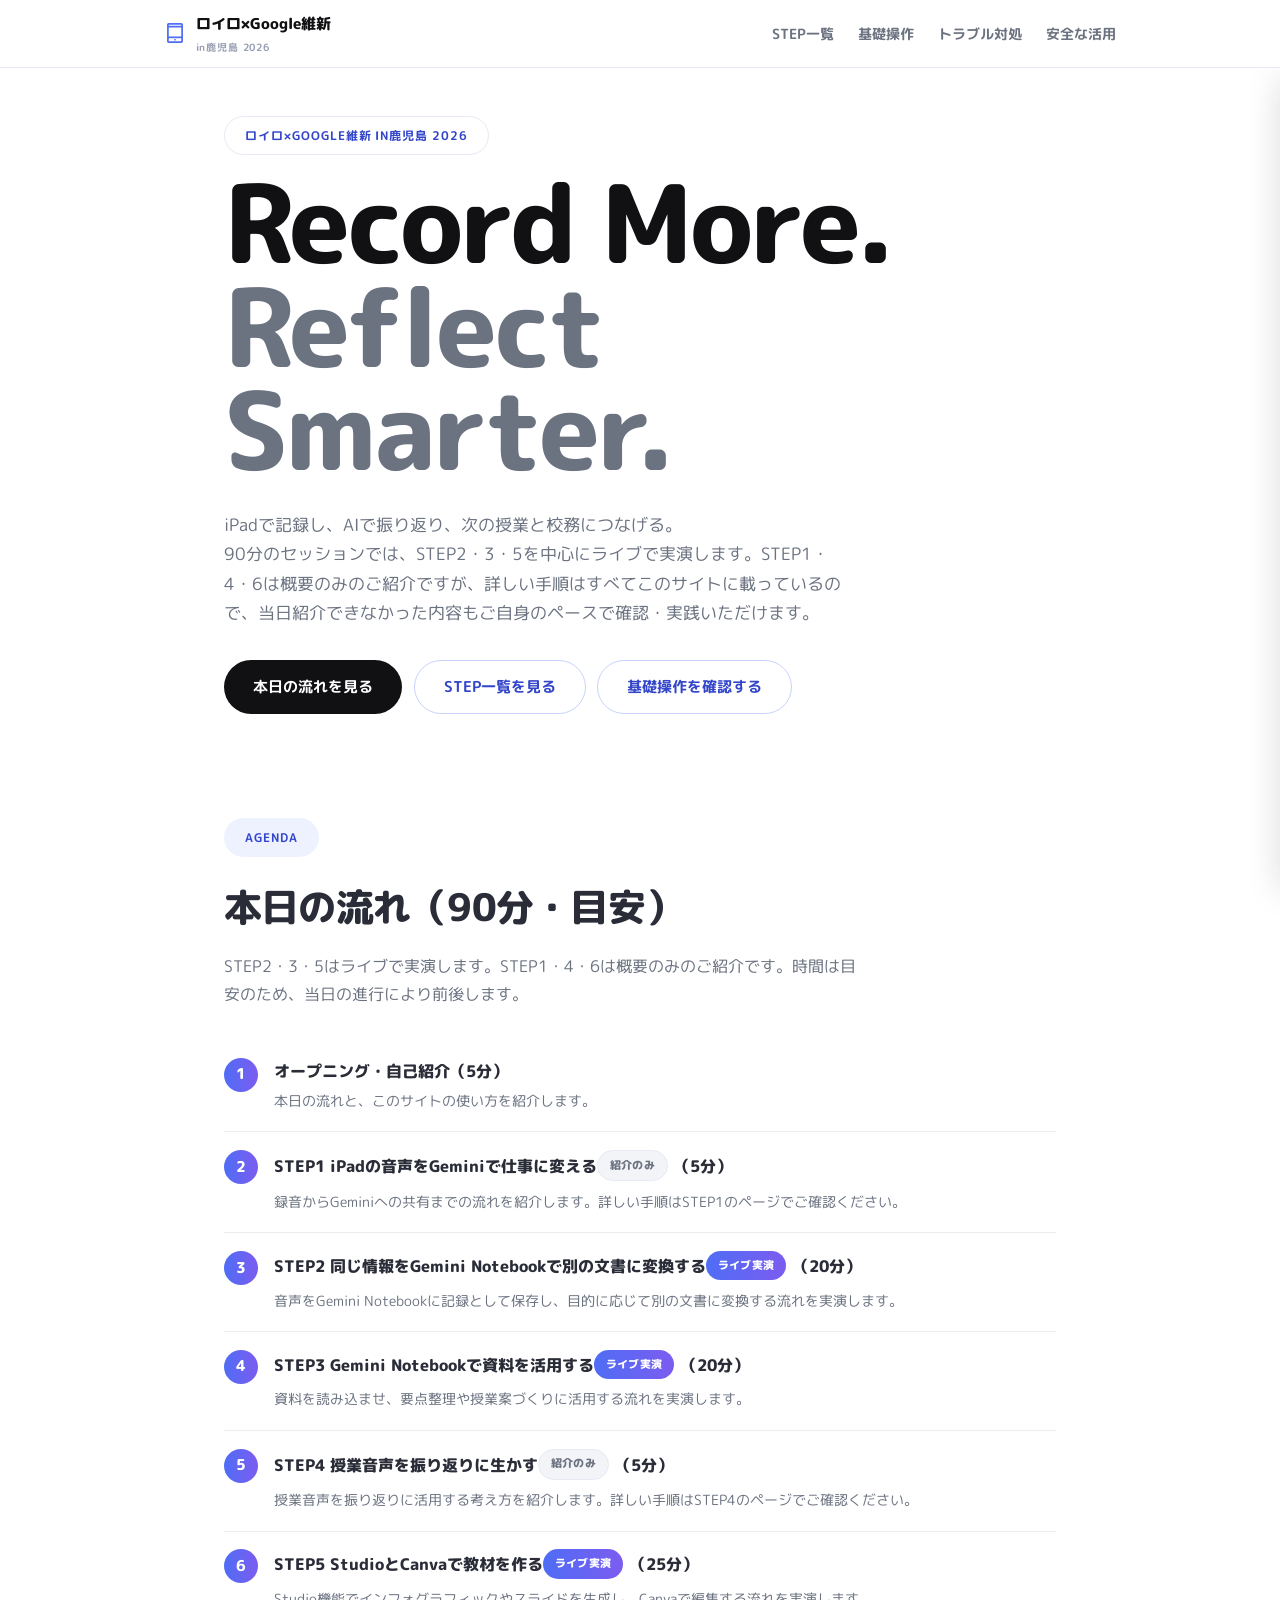
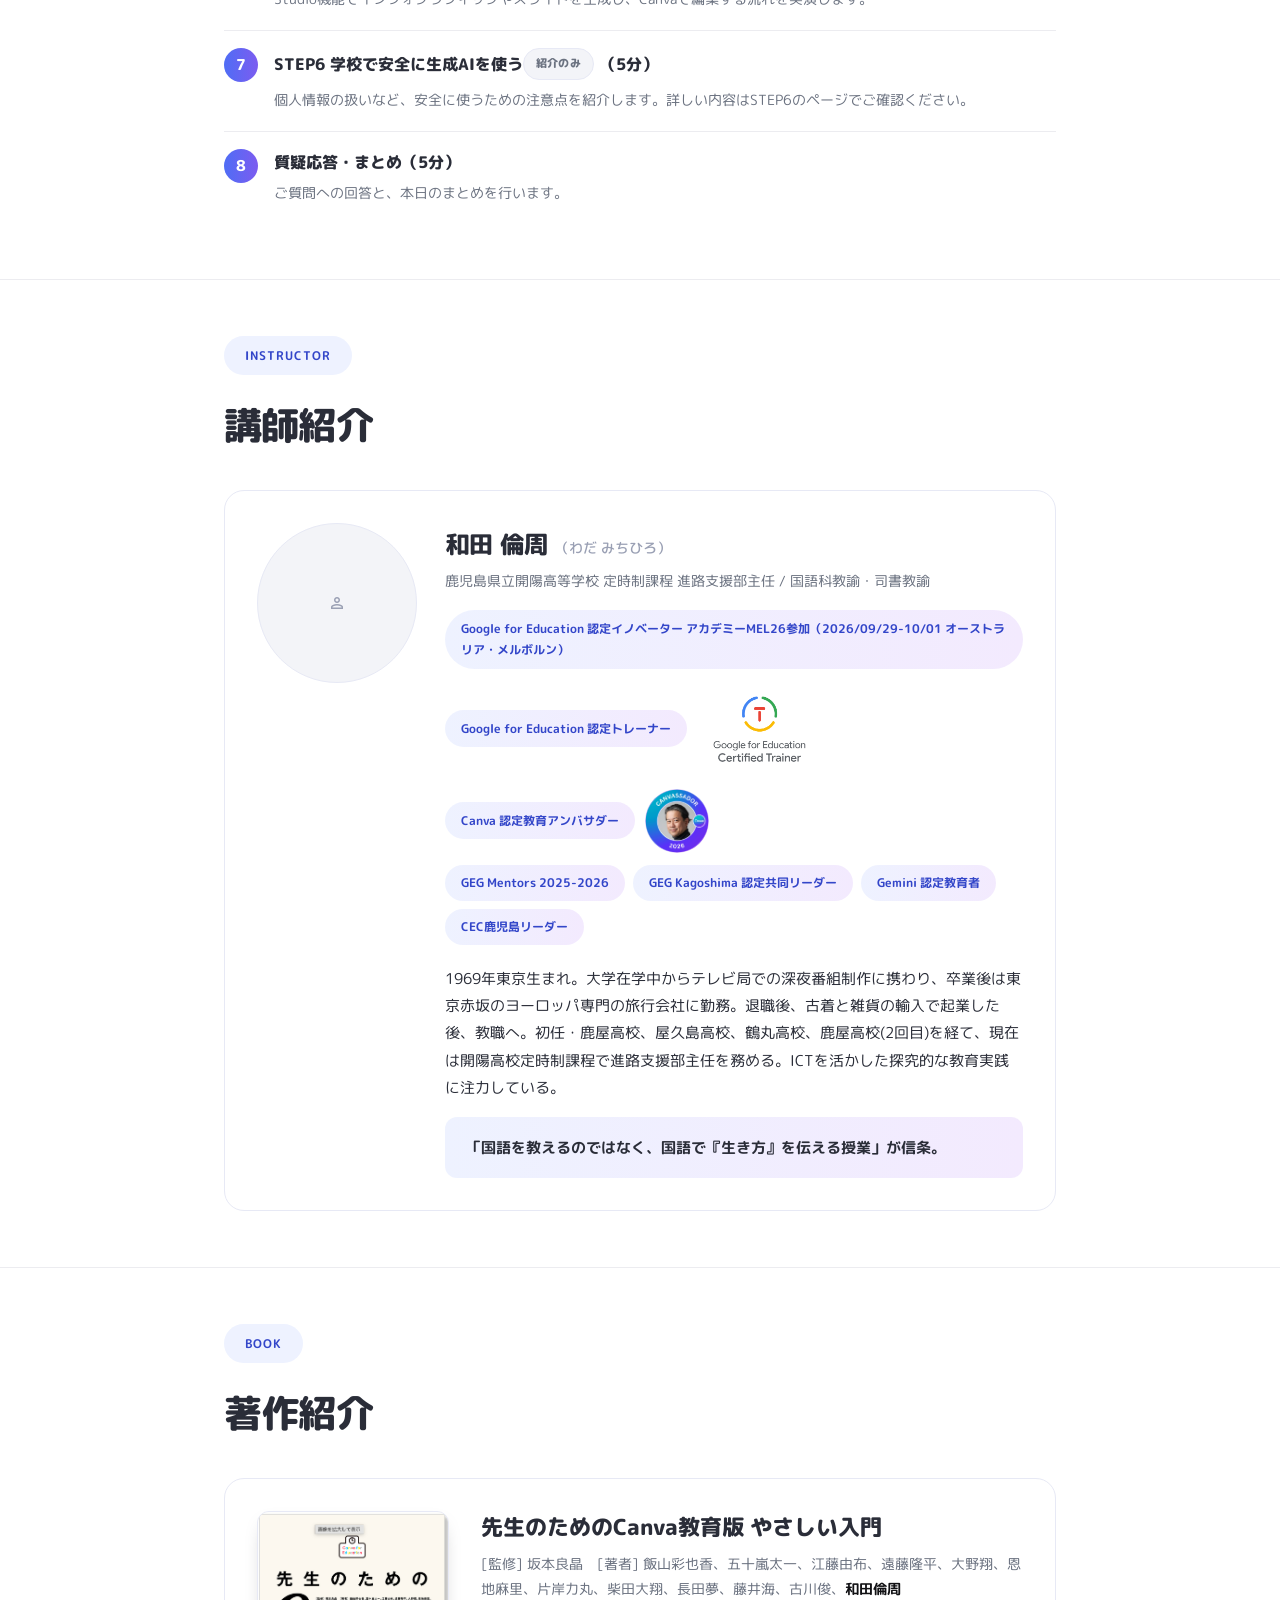
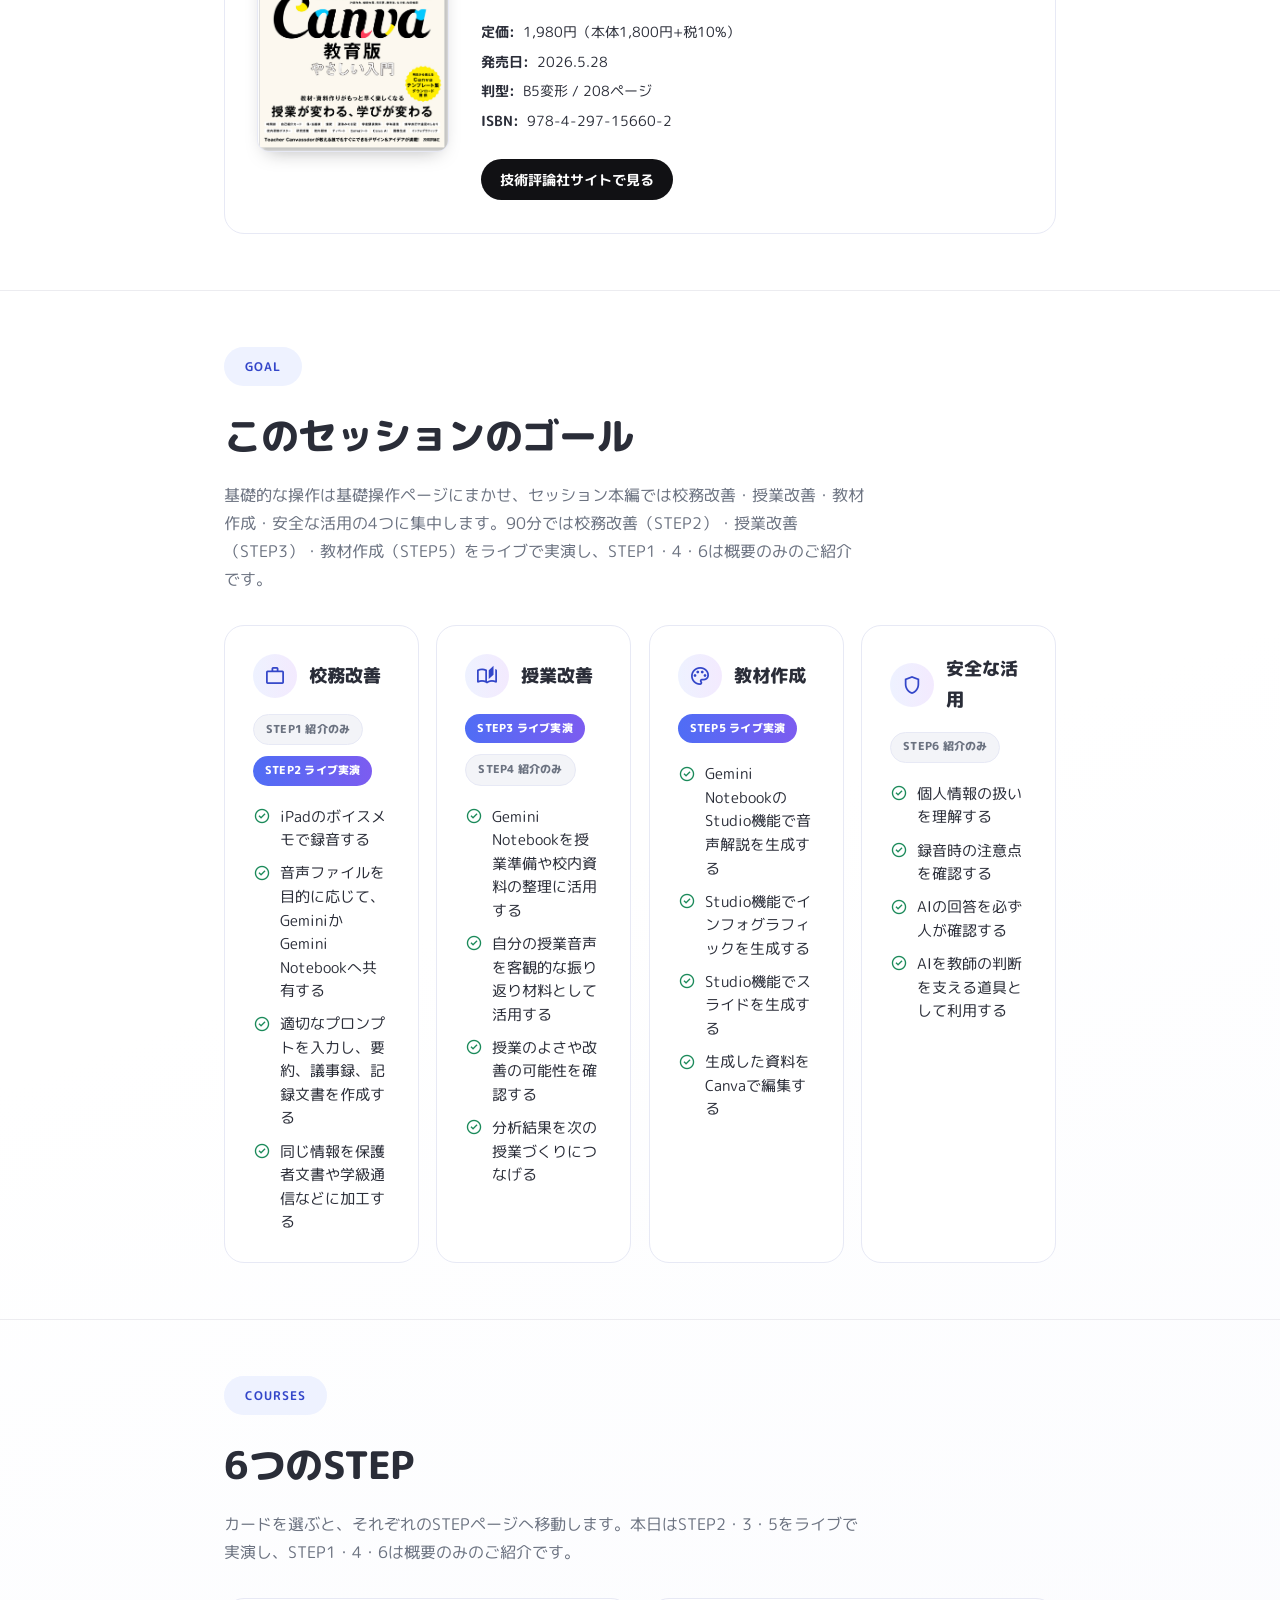
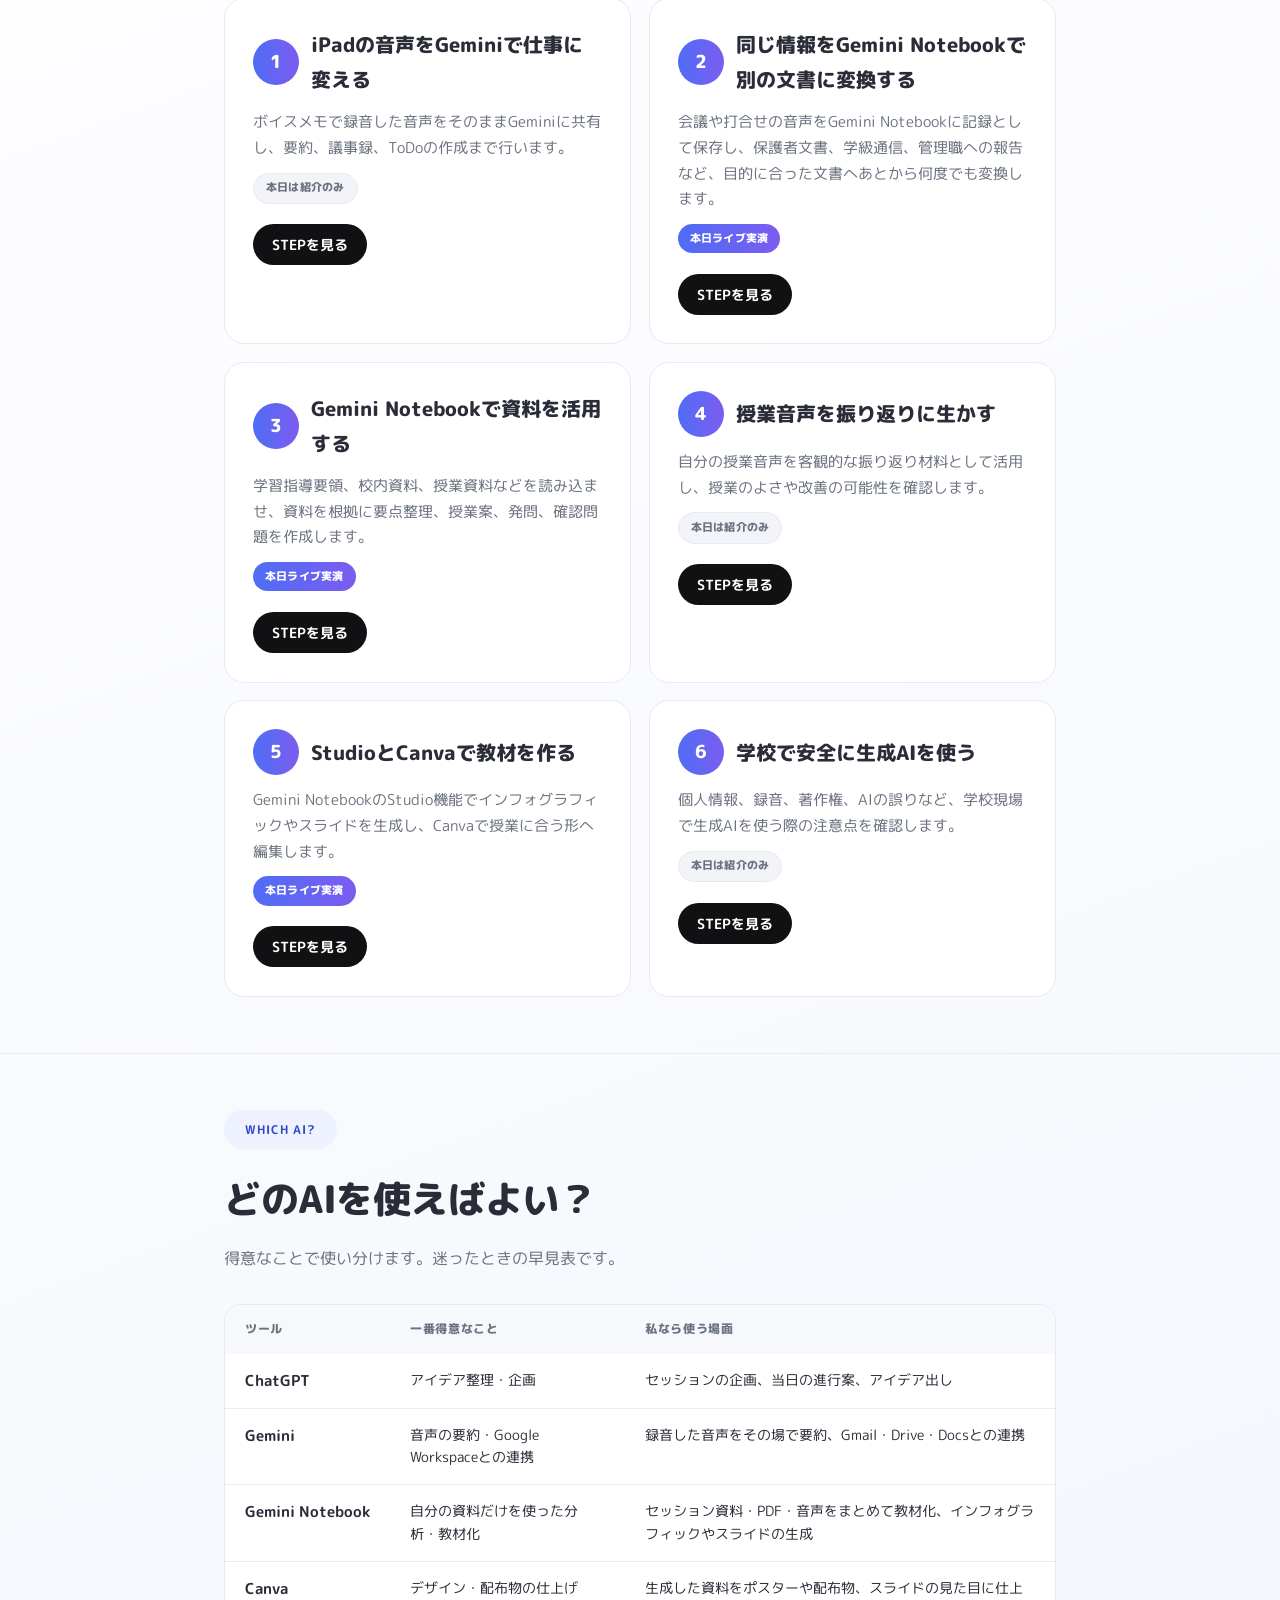
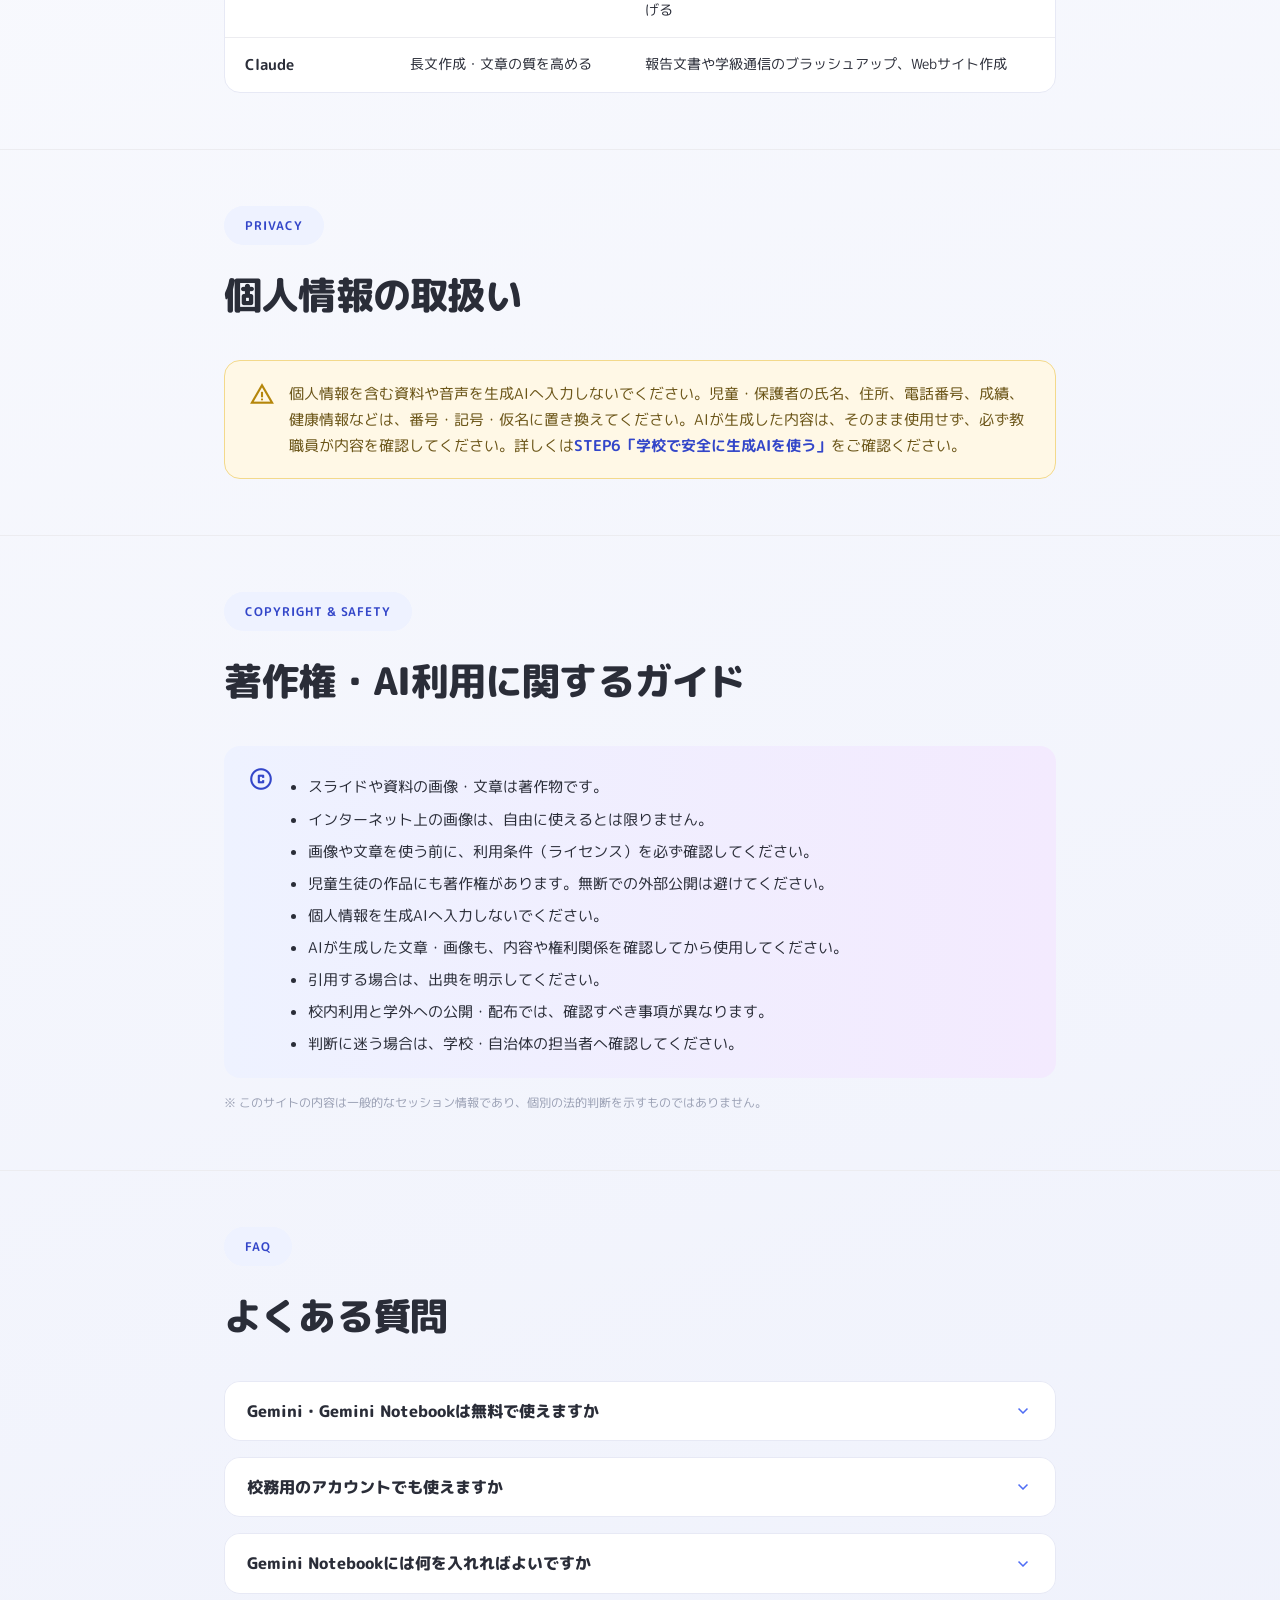
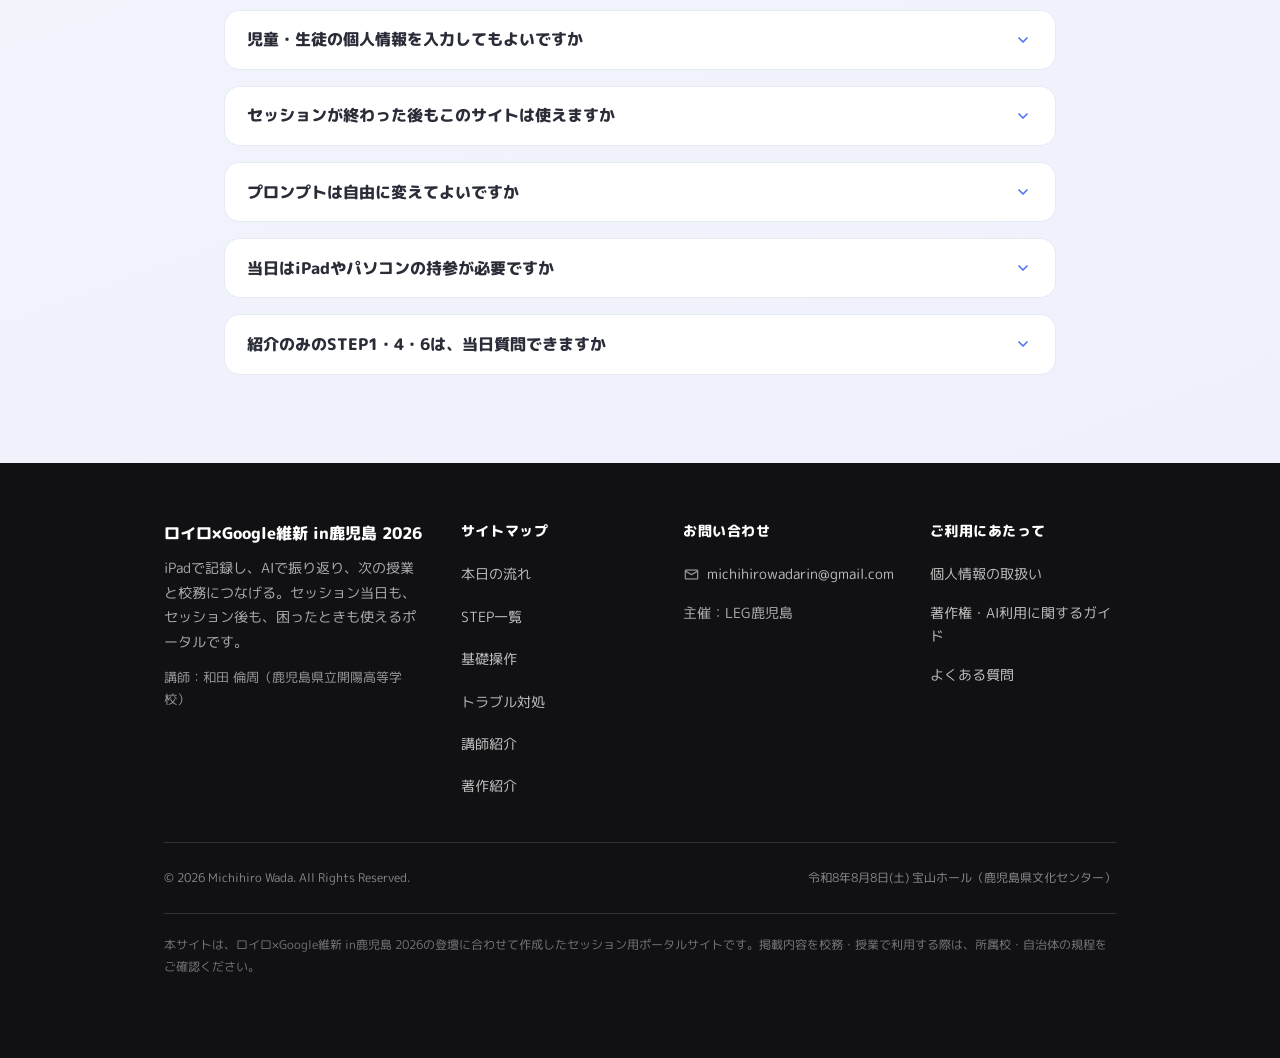
==== commit 66d1bed8: "v5" ====
--- a/index.html
+++ b/index.html
@@ -48,6 +48,7 @@
       </button>
     </div>
     <a href="index.html"><span class="material-symbols-outlined" aria-hidden="true">home</span>トップ</a>
+    <a href="index.html#agenda"><span class="material-symbols-outlined" aria-hidden="true">schedule</span>本日の流れ</a>
     <a href="index.html#courses"><span class="material-symbols-outlined" aria-hidden="true">school</span>STEP一覧</a>
     <a href="index.html#instructor"><span class="material-symbols-outlined" aria-hidden="true">person</span>講師紹介</a>
     <a href="index.html#book"><span class="material-symbols-outlined" aria-hidden="true">menu_book</span>著作紹介</a>
@@ -63,12 +64,57 @@
     <div class="wrap">
       <p class="badge">ロイロ×Google維新 in鹿児島 2026</p>
       <h1 class="hero-title-en"><span class="line-dark">Record More.</span><span class="line-gray">Reflect Smarter.</span></h1>
-      <p class="hero-copy">iPadで記録し、AIで振り返り、次の授業と校務につなげる。<br>Gemini・Gemini Notebook・Canvaを、明日からの仕事に生かすための実践ポータルです。研修当日はこのサイトを操作しながら進め、研修後も復習や実務での見直しに使えます。</p>
+      <p class="hero-copy">iPadで記録し、AIで振り返り、次の授業と校務につなげる。<br>90分のセッションでは、STEP2・3・5を中心にライブで実演します。STEP1・4・6は概要のみのご紹介ですが、詳しい手順はすべてこのサイトに載っているので、当日紹介できなかった内容もご自身のペースで確認・実践いただけます。</p>
       <div class="hero-actions">
-        <a href="#courses" class="btn btn-primary">研修を始める</a>
+        <a href="#agenda" class="btn btn-primary">本日の流れを見る</a>
         <a href="#courses" class="btn btn-outline">STEP一覧を見る</a>
         <a href="guides/basic-operation.html" class="btn btn-outline">基礎操作を確認する</a>
       </div>
+    </div>
+  </section>
+
+  <!-- ===== 本日の流れ（90分アジェンダ） ===== -->
+  <section id="agenda" class="block">
+    <div class="wrap">
+      <div class="section-head">
+        <p class="badge badge-solid">Agenda</p>
+        <h2 class="section-title">本日の流れ（90分・目安）</h2>
+        <p class="section-lead">STEP2・3・5はライブで実演します。STEP1・4・6は概要のみのご紹介です。時間は目安のため、当日の進行により前後します。</p>
+      </div>
+      <ol class="step-list">
+        <li class="step-item">
+          <div class="step-num">1</div>
+          <div class="step-body"><h4>オープニング・自己紹介（5分）</h4><p>本日の流れと、このサイトの使い方を紹介します。</p></div>
+        </li>
+        <li class="step-item">
+          <div class="step-num">2</div>
+          <div class="step-body"><h4>STEP1 iPadの音声をGeminiで仕事に変える<span class="step-mode-badge intro">紹介のみ</span>（5分）</h4><p>録音からGeminiへの共有までの流れを紹介します。詳しい手順はSTEP1のページでご確認ください。</p></div>
+        </li>
+        <li class="step-item">
+          <div class="step-num">3</div>
+          <div class="step-body"><h4>STEP2 同じ情報をGemini Notebookで別の文書に変換する<span class="step-mode-badge live">ライブ実演</span>（20分）</h4><p>音声をGemini Notebookに記録として保存し、目的に応じて別の文書に変換する流れを実演します。</p></div>
+        </li>
+        <li class="step-item">
+          <div class="step-num">4</div>
+          <div class="step-body"><h4>STEP3 Gemini Notebookで資料を活用する<span class="step-mode-badge live">ライブ実演</span>（20分）</h4><p>資料を読み込ませ、要点整理や授業案づくりに活用する流れを実演します。</p></div>
+        </li>
+        <li class="step-item">
+          <div class="step-num">5</div>
+          <div class="step-body"><h4>STEP4 授業音声を振り返りに生かす<span class="step-mode-badge intro">紹介のみ</span>（5分）</h4><p>授業音声を振り返りに活用する考え方を紹介します。詳しい手順はSTEP4のページでご確認ください。</p></div>
+        </li>
+        <li class="step-item">
+          <div class="step-num">6</div>
+          <div class="step-body"><h4>STEP5 StudioとCanvaで教材を作る<span class="step-mode-badge live">ライブ実演</span>（25分）</h4><p>Studio機能でインフォグラフィックやスライドを生成し、Canvaで編集する流れを実演します。</p></div>
+        </li>
+        <li class="step-item">
+          <div class="step-num">7</div>
+          <div class="step-body"><h4>STEP6 学校で安全に生成AIを使う<span class="step-mode-badge intro">紹介のみ</span>（5分）</h4><p>個人情報の扱いなど、安全に使うための注意点を紹介します。詳しい内容はSTEP6のページでご確認ください。</p></div>
+        </li>
+        <li class="step-item">
+          <div class="step-num">8</div>
+          <div class="step-body"><h4>質疑応答・まとめ（5分）</h4><p>ご質問への回答と、本日のまとめを行います。</p></div>
+        </li>
+      </ol>
     </div>
   </section>
 
@@ -161,13 +207,13 @@
   </section>
   <!-- 著作情報：ここまで -->
 
-  <!-- ===== この研修のゴール ===== -->
+  <!-- ===== このセッションのゴール ===== -->
   <section class="block">
     <div class="wrap">
       <div class="section-head">
         <p class="badge badge-solid">Goal</p>
-        <h2 class="section-title">この研修のゴール</h2>
-        <p class="section-lead">基礎的な操作は基礎操作ページの動画にまかせ、研修本編では校務改善・授業改善・教材作成・安全な活用の4つに集中します。</p>
+        <h2 class="section-title">このセッションのゴール</h2>
+        <p class="section-lead">基礎的な操作は基礎操作ページにまかせ、セッション本編では校務改善・授業改善・教材作成・安全な活用の4つに集中します。90分では校務改善（STEP2）・授業改善（STEP3）・教材作成（STEP5）をライブで実演し、STEP1・4・6は概要のみのご紹介です。</p>
       </div>
       <div class="grid grid-4">
         <div class="card card-hover goal-card">
@@ -175,6 +221,7 @@
             <span class="material-symbols-outlined" aria-hidden="true">work</span>
             <h3>校務改善</h3>
           </div>
+          <p class="goal-card-steps"><span class="step-mode-badge intro">STEP1 紹介のみ</span><span class="step-mode-badge live">STEP2 ライブ実演</span></p>
           <ul class="goal-list">
             <li><span class="material-symbols-outlined" aria-hidden="true">check_circle</span>iPadのボイスメモで録音する</li>
             <li><span class="material-symbols-outlined" aria-hidden="true">check_circle</span>音声ファイルを目的に応じて、GeminiかGemini Notebookへ共有する</li>
@@ -187,6 +234,7 @@
             <span class="material-symbols-outlined" aria-hidden="true">auto_stories</span>
             <h3>授業改善</h3>
           </div>
+          <p class="goal-card-steps"><span class="step-mode-badge live">STEP3 ライブ実演</span><span class="step-mode-badge intro">STEP4 紹介のみ</span></p>
           <ul class="goal-list">
             <li><span class="material-symbols-outlined" aria-hidden="true">check_circle</span>Gemini Notebookを授業準備や校内資料の整理に活用する</li>
             <li><span class="material-symbols-outlined" aria-hidden="true">check_circle</span>自分の授業音声を客観的な振り返り材料として活用する</li>
@@ -199,6 +247,7 @@
             <span class="material-symbols-outlined" aria-hidden="true">palette</span>
             <h3>教材作成</h3>
           </div>
+          <p class="goal-card-steps"><span class="step-mode-badge live">STEP5 ライブ実演</span></p>
           <ul class="goal-list">
             <li><span class="material-symbols-outlined" aria-hidden="true">check_circle</span>Gemini NotebookのStudio機能で音声解説を生成する</li>
             <li><span class="material-symbols-outlined" aria-hidden="true">check_circle</span>Studio機能でインフォグラフィックを生成する</li>
@@ -211,6 +260,7 @@
             <span class="material-symbols-outlined" aria-hidden="true">shield</span>
             <h3>安全な活用</h3>
           </div>
+          <p class="goal-card-steps"><span class="step-mode-badge intro">STEP6 紹介のみ</span></p>
           <ul class="goal-list">
             <li><span class="material-symbols-outlined" aria-hidden="true">check_circle</span>個人情報の扱いを理解する</li>
             <li><span class="material-symbols-outlined" aria-hidden="true">check_circle</span>録音時の注意点を確認する</li>
@@ -228,7 +278,7 @@
       <div class="section-head">
         <p class="badge badge-solid">Courses</p>
         <h2 class="section-title">6つのSTEP</h2>
-        <p class="section-lead">カードを選ぶと、それぞれのSTEPページへ移動します。</p>
+        <p class="section-lead">カードを選ぶと、それぞれのSTEPページへ移動します。本日はSTEP2・3・5をライブで実演し、STEP1・4・6は概要のみのご紹介です。</p>
       </div>
       <div class="grid grid-2">
         <a href="courses/01-voice-gemini.html" class="card card-hover course-card">
@@ -237,6 +287,7 @@
             <h3>iPadの音声をGeminiで仕事に変える</h3>
           </div>
           <p class="desc">ボイスメモで録音した音声をそのままGeminiに共有し、要約、議事録、ToDoの作成まで行います。</p>
+          <span class="step-mode-badge intro">本日は紹介のみ</span>
           <span class="btn btn-primary btn-sm">STEPを見る</span>
         </a>
         <a href="courses/02-document-transform.html" class="card card-hover course-card">
@@ -245,6 +296,7 @@
             <h3>同じ情報をGemini Notebookで別の文書に変換する</h3>
           </div>
           <p class="desc">会議や打合せの音声をGemini Notebookに記録として保存し、保護者文書、学級通信、管理職への報告など、目的に合った文書へあとから何度でも変換します。</p>
+          <span class="step-mode-badge live">本日ライブ実演</span>
           <span class="btn btn-primary btn-sm">STEPを見る</span>
         </a>
         <a href="courses/03-gemini-notebook.html" class="card card-hover course-card">
@@ -253,6 +305,7 @@
             <h3>Gemini Notebookで資料を活用する</h3>
           </div>
           <p class="desc">学習指導要領、校内資料、授業資料などを読み込ませ、資料を根拠に要点整理、授業案、発問、確認問題を作成します。</p>
+          <span class="step-mode-badge live">本日ライブ実演</span>
           <span class="btn btn-primary btn-sm">STEPを見る</span>
         </a>
         <a href="courses/04-lesson-reflection.html" class="card card-hover course-card">
@@ -261,6 +314,7 @@
             <h3>授業音声を振り返りに生かす</h3>
           </div>
           <p class="desc">自分の授業音声を客観的な振り返り材料として活用し、授業のよさや改善の可能性を確認します。</p>
+          <span class="step-mode-badge intro">本日は紹介のみ</span>
           <span class="btn btn-primary btn-sm">STEPを見る</span>
         </a>
         <a href="courses/05-studio-canva.html" class="card card-hover course-card">
@@ -269,6 +323,7 @@
             <h3>StudioとCanvaで教材を作る</h3>
           </div>
           <p class="desc">Gemini NotebookのStudio機能でインフォグラフィックやスライドを生成し、Canvaで授業に合う形へ編集します。</p>
+          <span class="step-mode-badge live">本日ライブ実演</span>
           <span class="btn btn-primary btn-sm">STEPを見る</span>
         </a>
         <a href="courses/06-safety.html" class="card card-hover course-card">
@@ -277,6 +332,7 @@
             <h3>学校で安全に生成AIを使う</h3>
           </div>
           <p class="desc">個人情報、録音、著作権、AIの誤りなど、学校現場で生成AIを使う際の注意点を確認します。</p>
+          <span class="step-mode-badge intro">本日は紹介のみ</span>
           <span class="btn btn-primary btn-sm">STEPを見る</span>
         </a>
       </div>
@@ -297,9 +353,9 @@
             <tr><th>ツール</th><th>一番得意なこと</th><th>私なら使う場面</th></tr>
           </thead>
           <tbody>
-            <tr><td><strong>ChatGPT</strong></td><td>アイデア整理・企画</td><td>研修の企画、当日の進行案、アイデア出し</td></tr>
+            <tr><td><strong>ChatGPT</strong></td><td>アイデア整理・企画</td><td>セッションの企画、当日の進行案、アイデア出し</td></tr>
             <tr><td><strong>Gemini</strong></td><td>音声の要約・Google Workspaceとの連携</td><td>録音した音声をその場で要約、Gmail・Drive・Docsとの連携</td></tr>
-            <tr><td><strong>Gemini Notebook</strong></td><td>自分の資料だけを使った分析・教材化</td><td>研修資料・PDF・音声をまとめて教材化、インフォグラフィックやスライドの生成</td></tr>
+            <tr><td><strong>Gemini Notebook</strong></td><td>自分の資料だけを使った分析・教材化</td><td>セッション資料・PDF・音声をまとめて教材化、インフォグラフィックやスライドの生成</td></tr>
             <tr><td><strong>Canva</strong></td><td>デザイン・配布物の仕上げ</td><td>生成した資料をポスターや配布物、スライドの見た目に仕上げる</td></tr>
             <tr><td><strong>Claude</strong></td><td>長文作成・文章の質を高める</td><td>報告文書や学級通信のブラッシュアップ、Webサイト作成</td></tr>
           </tbody>
@@ -343,7 +399,7 @@
           <li>判断に迷う場合は、学校・自治体の担当者へ確認してください。</li>
         </ul>
       </div>
-      <p class="footnote-note">※ このサイトの内容は一般的な研修情報であり、個別の法的判断を示すものではありません。</p>
+      <p class="footnote-note">※ このサイトの内容は一般的なセッション情報であり、個別の法的判断を示すものではありません。</p>
     </div>
   </section>
 
@@ -397,11 +453,11 @@
 
       <div class="accordion">
         <button type="button" class="accordion-trigger" aria-expanded="false" aria-controls="faq-5">
-          <span>研修が終わった後もこのサイトは使えますか</span>
+          <span>セッションが終わった後もこのサイトは使えますか</span>
           <span class="material-symbols-outlined" aria-hidden="true">expand_more</span>
         </button>
         <div class="accordion-panel" id="faq-5">
-          <p>はい。研修後も同じ内容を確認できます。校務や授業で迷ったときのプロンプト集・トラブル対処として活用してください。</p>
+          <p>はい。セッション後も同じ内容を確認できます。校務や授業で迷ったときのプロンプト集・トラブル対処として活用してください。</p>
         </div>
       </div>
 
@@ -421,17 +477,17 @@
           <span class="material-symbols-outlined" aria-hidden="true">expand_more</span>
         </button>
         <div class="accordion-panel" id="faq-7">
-          <p>会場の案内に従ってください。お手持ちの端末があれば、その場で操作しながら確認できます。</p>
+          <p>本セッションは90分の実演を中心に進行するため、必須ではありません。お手持ちの端末があれば、STEP2・3・5のライブ実演をご覧いただきながら、その場で一緒に操作することもできます。</p>
         </div>
       </div>
 
       <div class="accordion">
         <button type="button" class="accordion-trigger" aria-expanded="false" aria-controls="faq-8">
-          <span>分科会はどちらに参加すればよいですか</span>
+          <span>紹介のみのSTEP1・4・6は、当日質問できますか</span>
           <span class="material-symbols-outlined" aria-hidden="true">expand_more</span>
         </button>
         <div class="accordion-panel" id="faq-8">
-          <p>事前案内の分科会テーマをご確認のうえ、ご自身の関心に近い分科会にご参加ください。</p>
+          <p>時間の都合でライブ実演はしませんが、概要はご紹介します。詳しい手順はこのサイトの各STEPページに載っているので、質疑応答の時間や終了後に個別にお声がけいただければ、あわせてご説明します。</p>
         </div>
       </div>
 
@@ -444,12 +500,13 @@
       <div class="footer-grid">
         <div class="footer-col">
           <p class="foot-title">ロイロ×Google維新 in鹿児島 2026</p>
-          <p class="foot-sub">iPadで記録し、AIで振り返り、次の授業と校務につなげる。研修当日も、研修後も、困ったときも使えるポータルです。</p>
+          <p class="foot-sub">iPadで記録し、AIで振り返り、次の授業と校務につなげる。セッション当日も、セッション後も、困ったときも使えるポータルです。</p>
           <p class="foot-credit">講師：和田 倫周（鹿児島県立開陽高等学校）</p>
         </div>
         <div class="footer-col">
           <h4>サイトマップ</h4>
           <ul>
+            <li><a href="index.html#agenda">本日の流れ</a></li>
             <li><a href="index.html#courses">STEP一覧</a></li>
             <li><a href="guides/basic-operation.html">基礎操作</a></li>
             <li><a href="guides/troubleshooting.html">トラブル対処</a></li>
@@ -477,7 +534,7 @@
         <p class="footer-copy">&copy; 2026 Michihiro Wada. All Rights Reserved.</p>
         <p>令和8年8月8日(土) 宝山ホール（鹿児島県文化センター）</p>
       </div>
-      <p class="footer-disclaimer">本サイトは、ロイロ×Google維新 in鹿児島 2026の登壇に合わせて作成した研修用ポータルサイトです。掲載内容を校務・授業で利用する際は、所属校・自治体の規程をご確認ください。</p>
+      <p class="footer-disclaimer">本サイトは、ロイロ×Google維新 in鹿児島 2026の登壇に合わせて作成したセッション用ポータルサイトです。掲載内容を校務・授業で利用する際は、所属校・自治体の規程をご確認ください。</p>
     </div>
   </footer>
 
--- a/assets/css/style.css
+++ b/assets/css/style.css
@@ -428,6 +428,35 @@
 }
 
 /* ------------------------------------------------------------
+   ライブ実演／紹介のみ バッジ
+   ------------------------------------------------------------ */
+.step-mode-badge {
+  display: inline-flex;
+  align-items: center;
+  align-self: flex-start;
+  vertical-align: middle;
+  font-size: 0.7rem;
+  font-weight: 800;
+  letter-spacing: 0.02em;
+  padding: 0.3rem 0.75rem;
+  border-radius: var(--radius-full);
+  margin-right: 0.4rem;
+  margin-bottom: 0.3rem;
+  white-space: nowrap;
+}
+.step-mode-badge.live {
+  background: linear-gradient(90deg, var(--color-blue), var(--color-purple));
+  color: #ffffff;
+}
+.step-mode-badge.intro {
+  background: var(--color-pill-bg);
+  color: var(--color-text-sub);
+  border: 1px solid var(--color-border);
+}
+.goal-card-steps { margin-bottom: 0.9rem; display: flex; flex-wrap: wrap; gap: 0.4rem; }
+.goal-card-steps .step-mode-badge { margin-right: 0; }
+
+/* ------------------------------------------------------------
    ゴールカード（目的別）
    ------------------------------------------------------------ */
 .goal-card { padding: 1.75rem; }
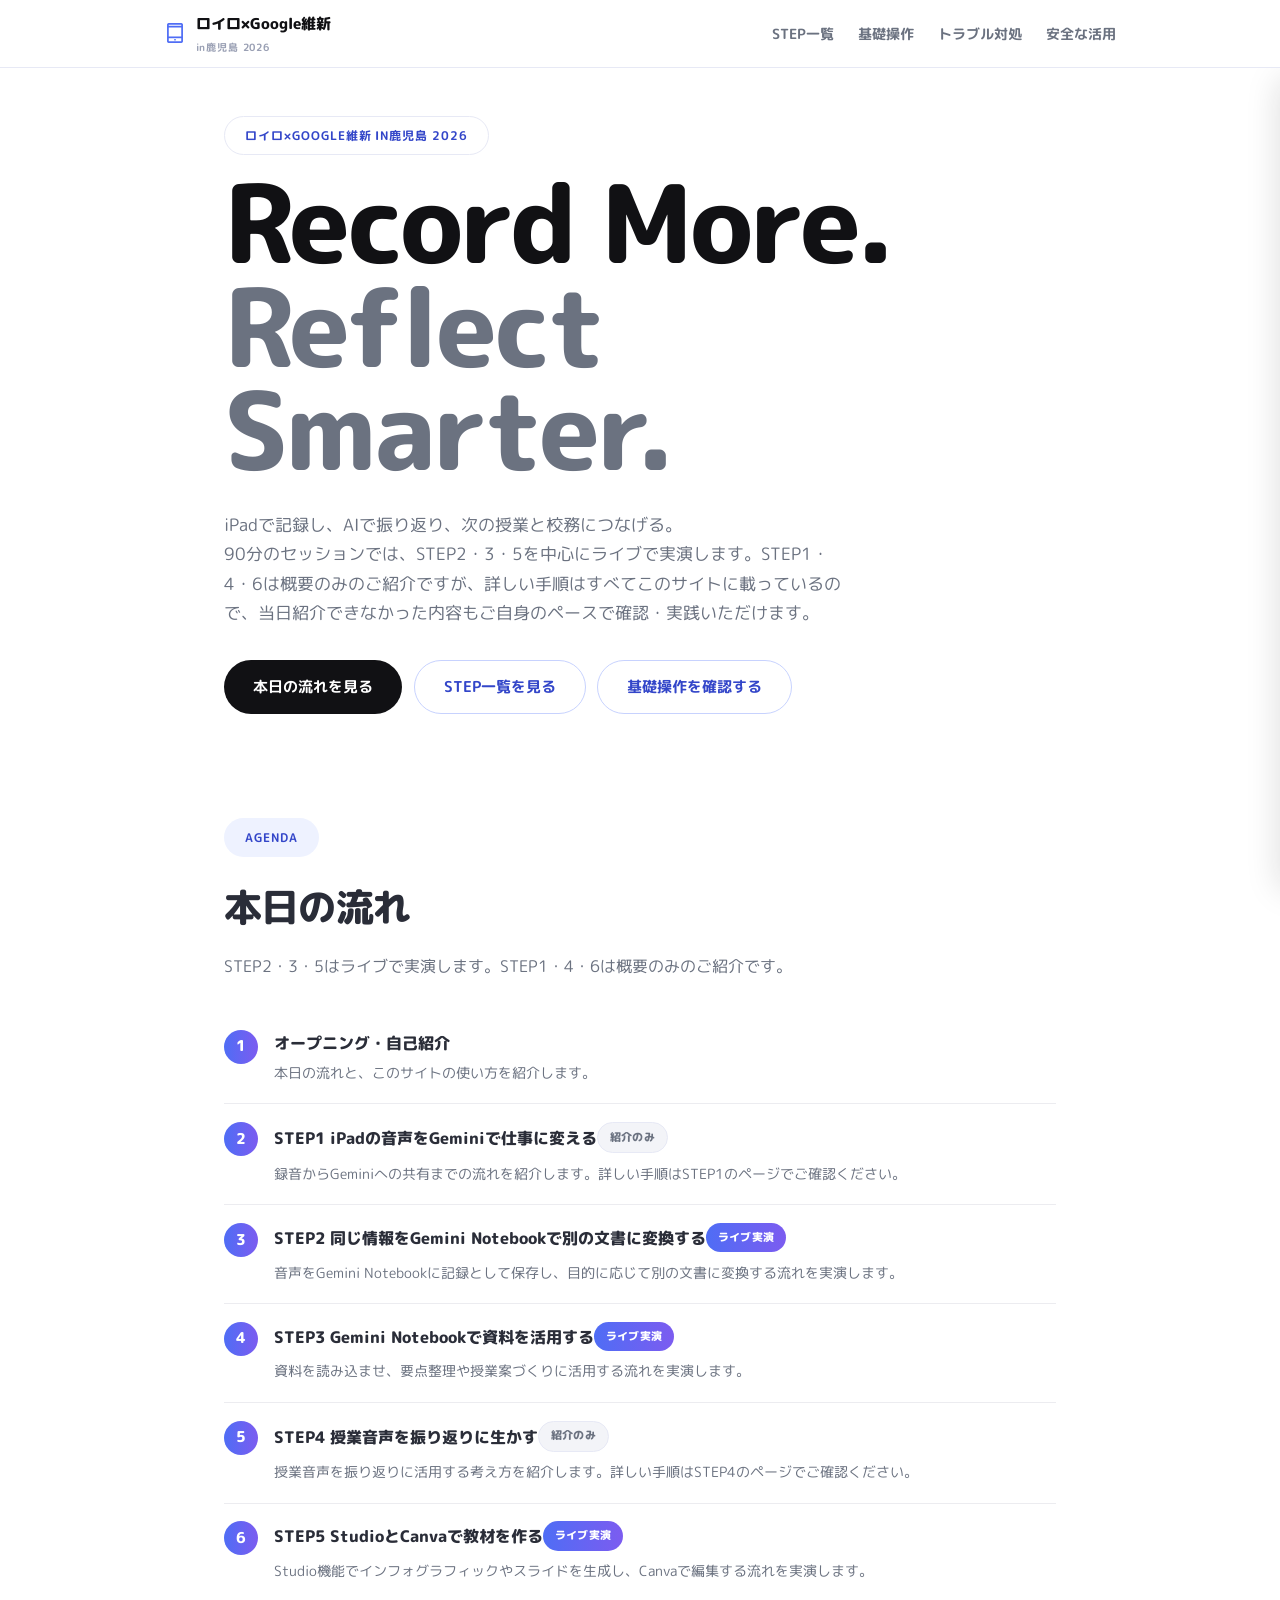
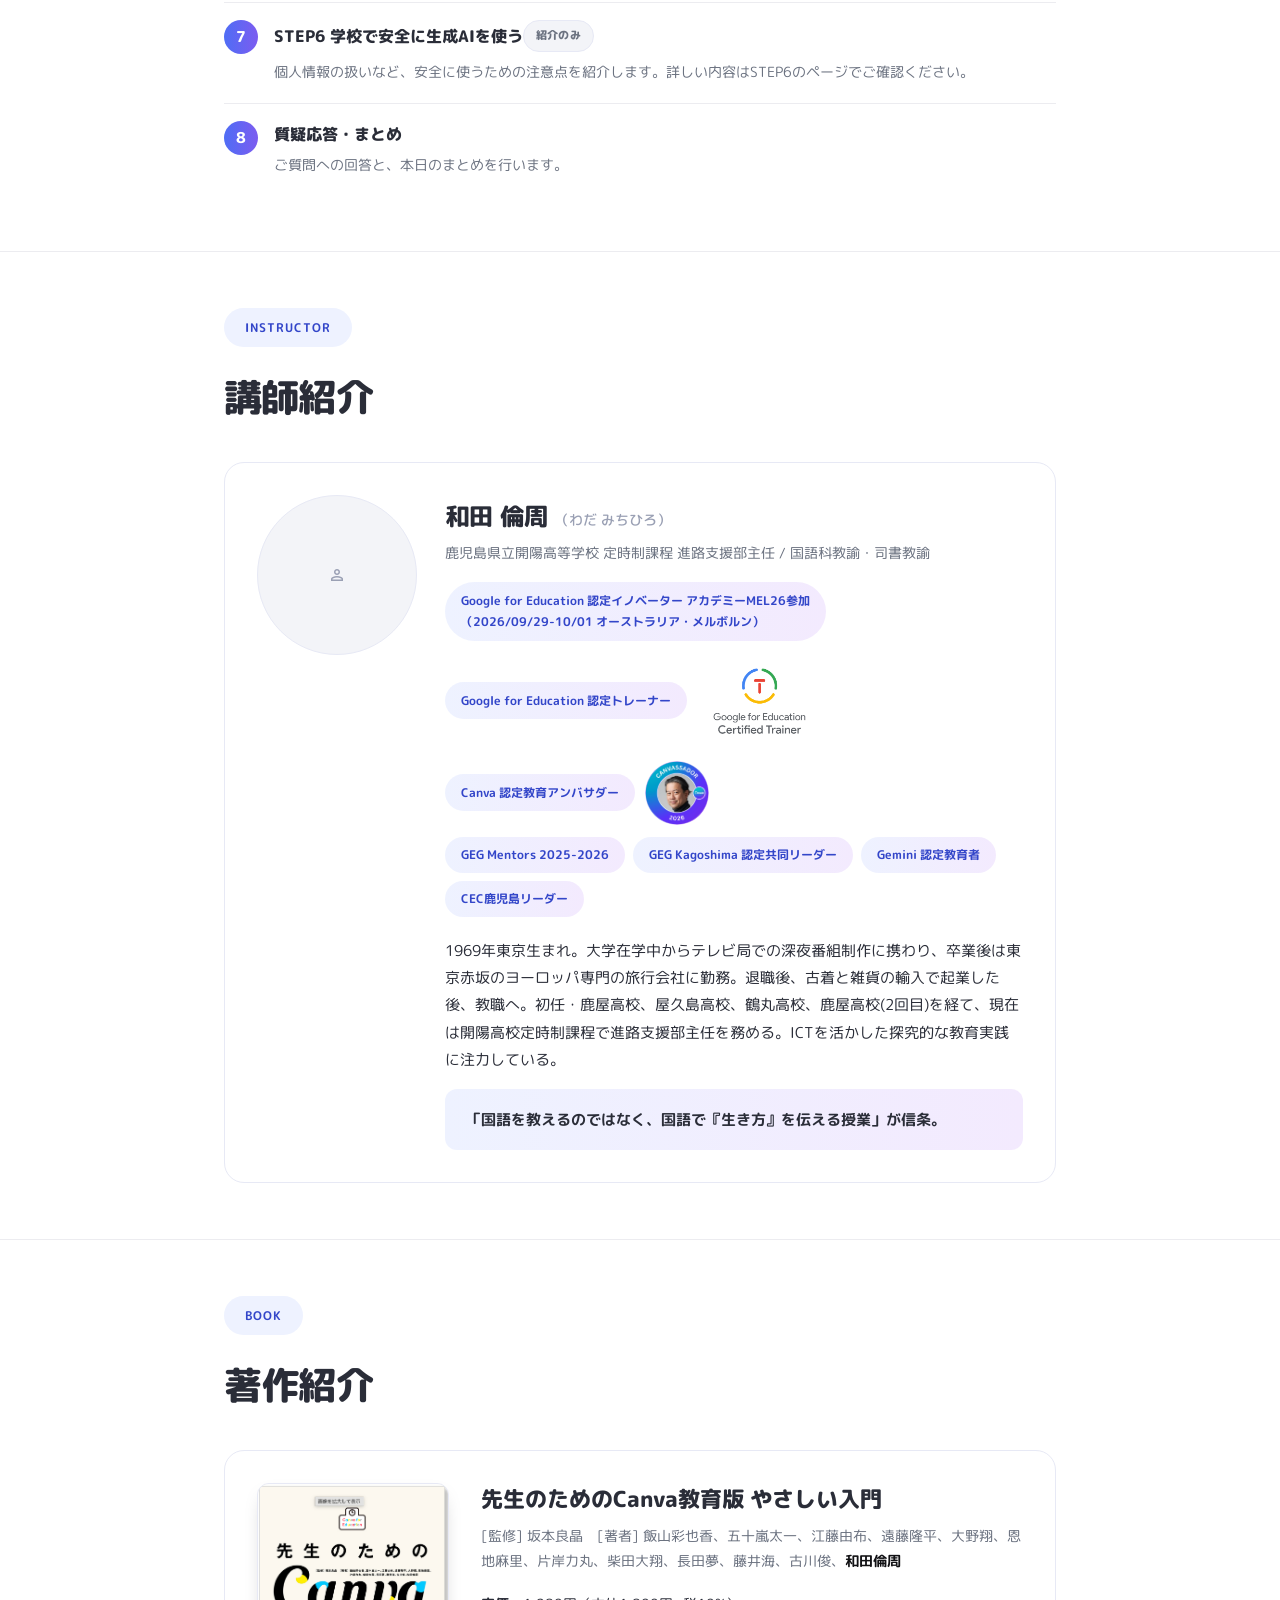
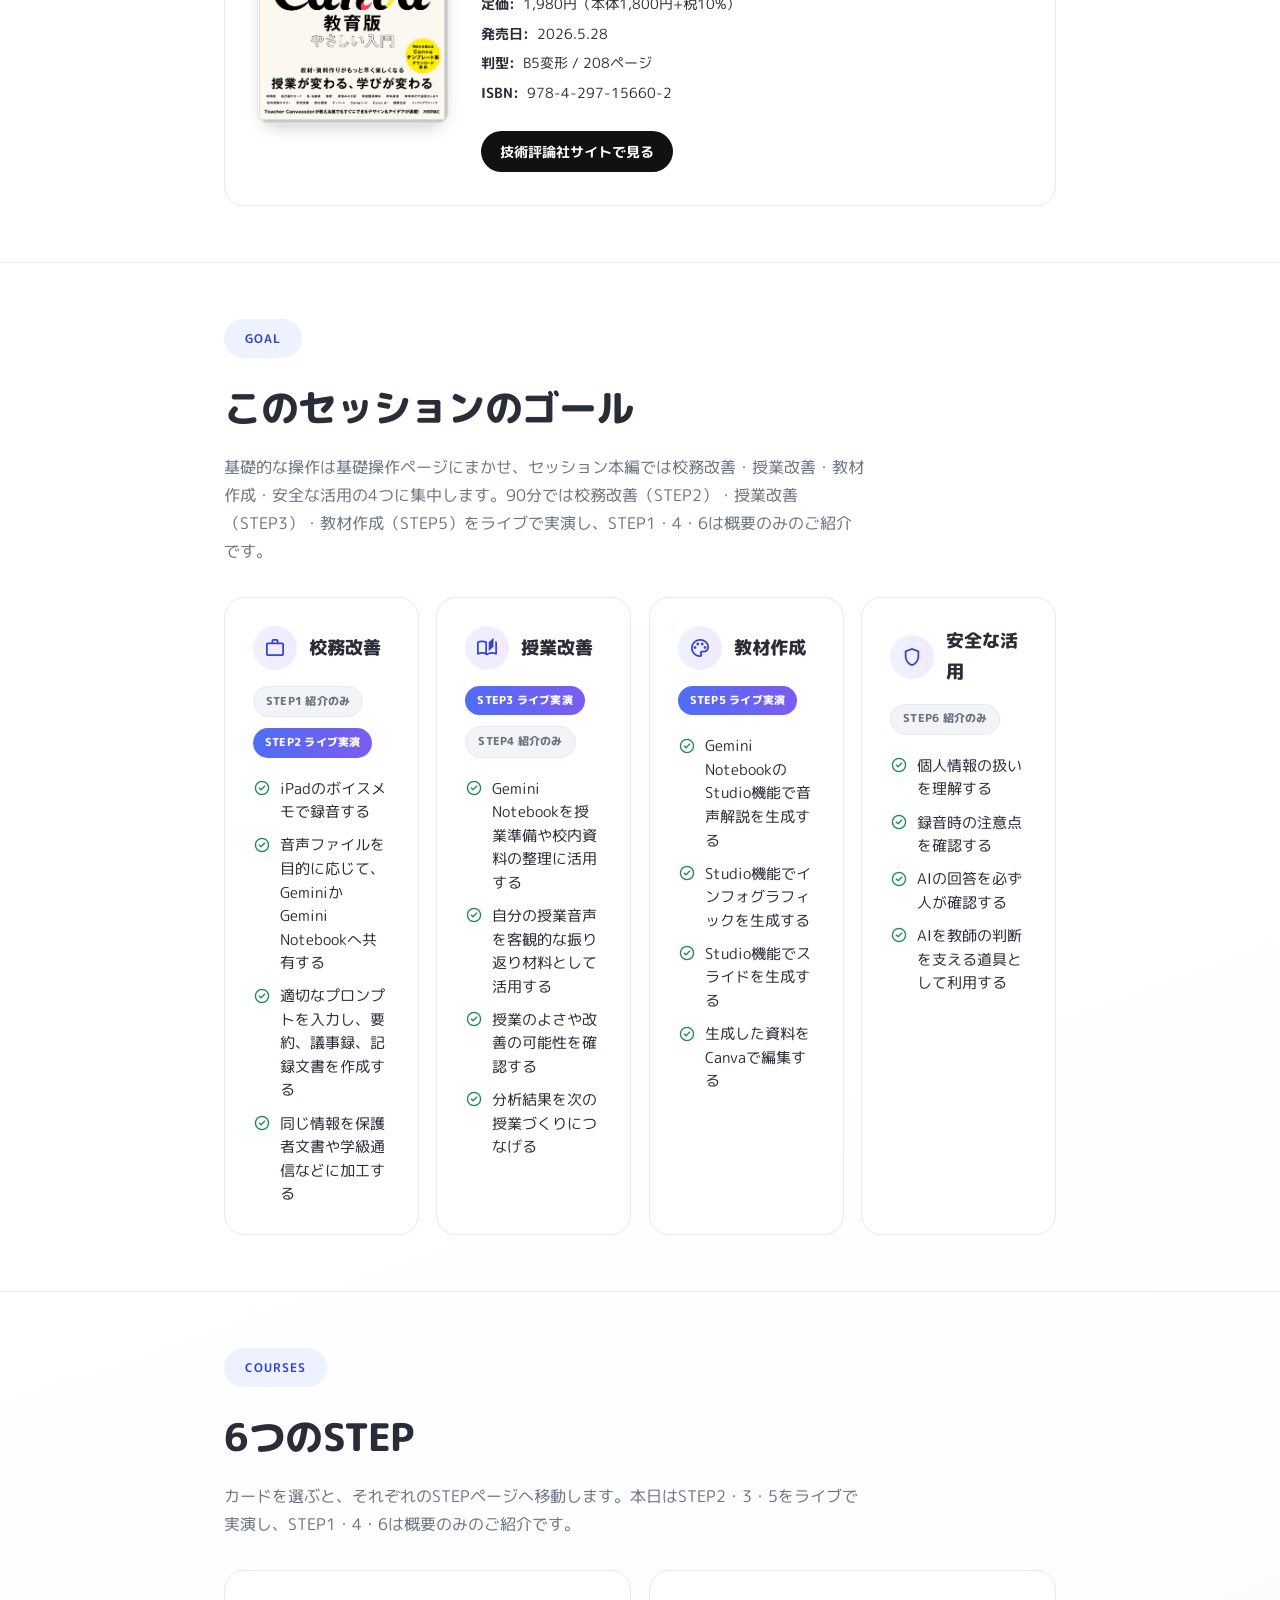
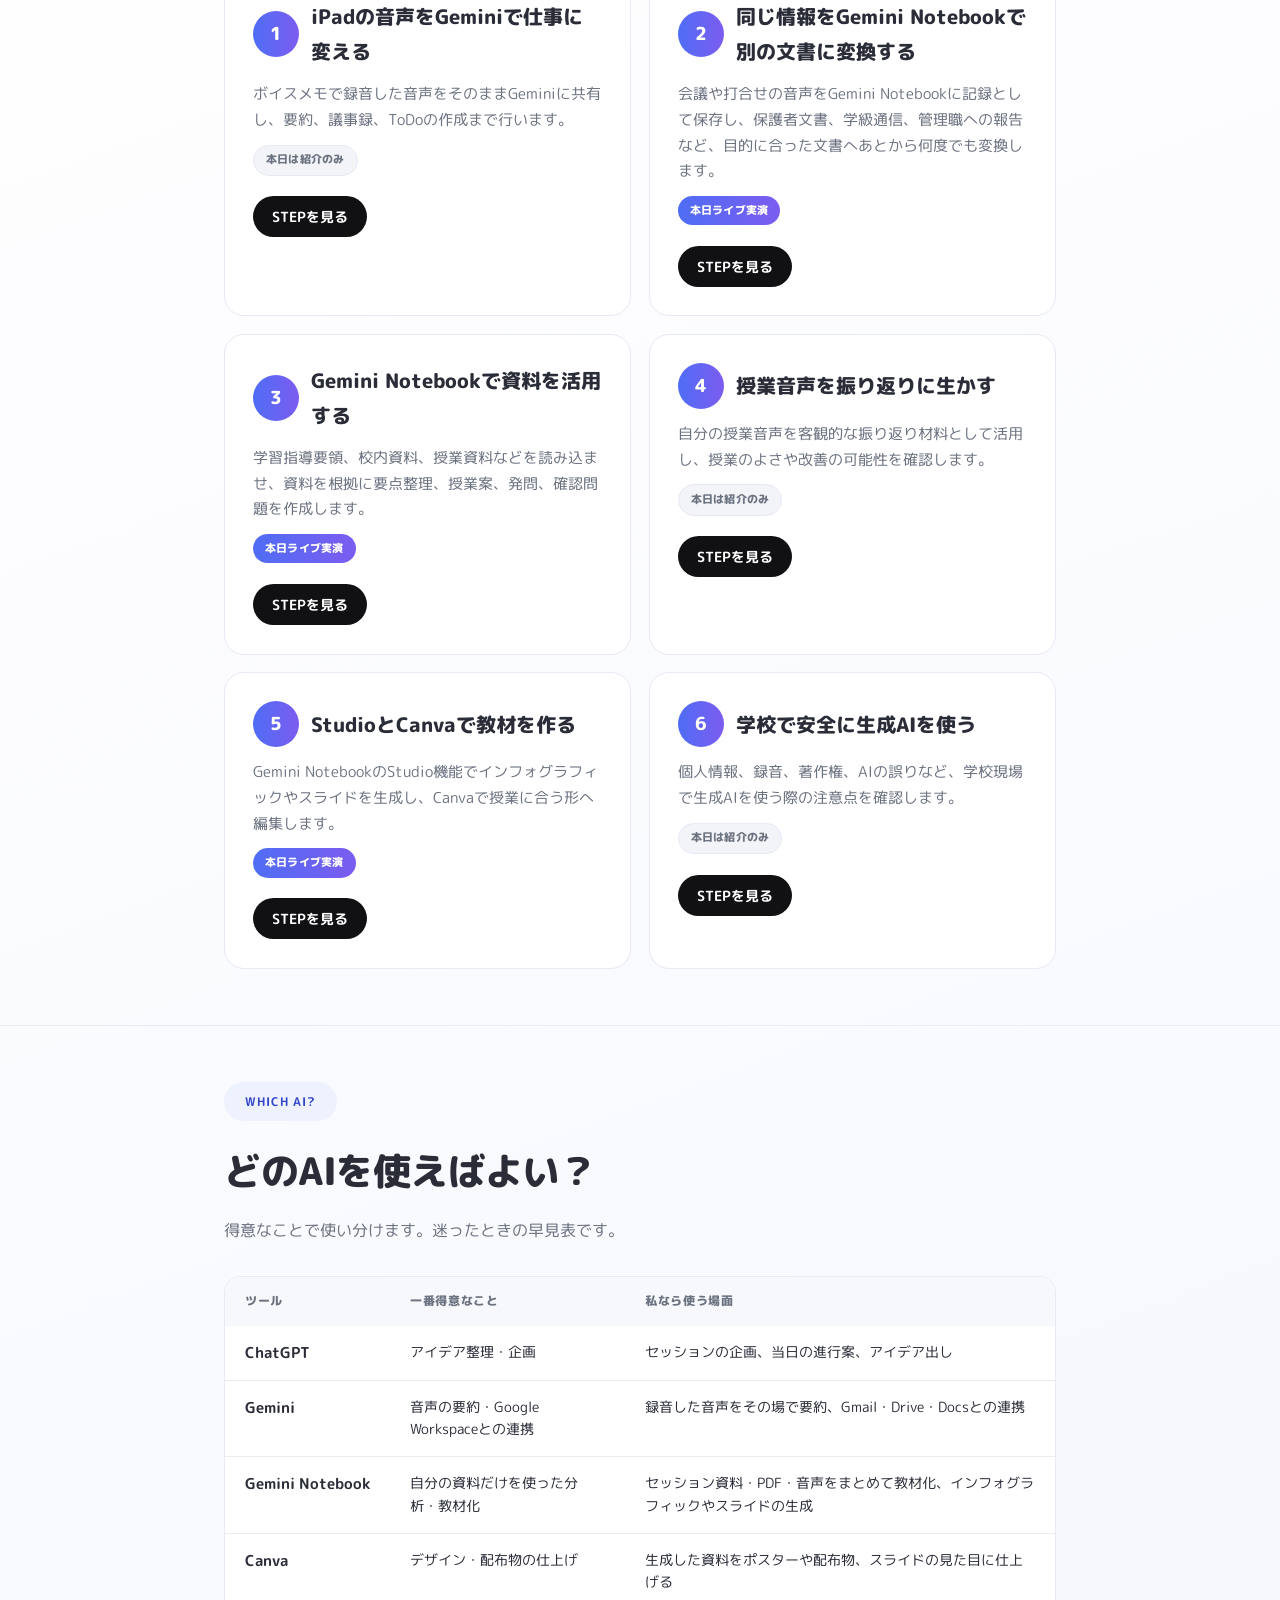
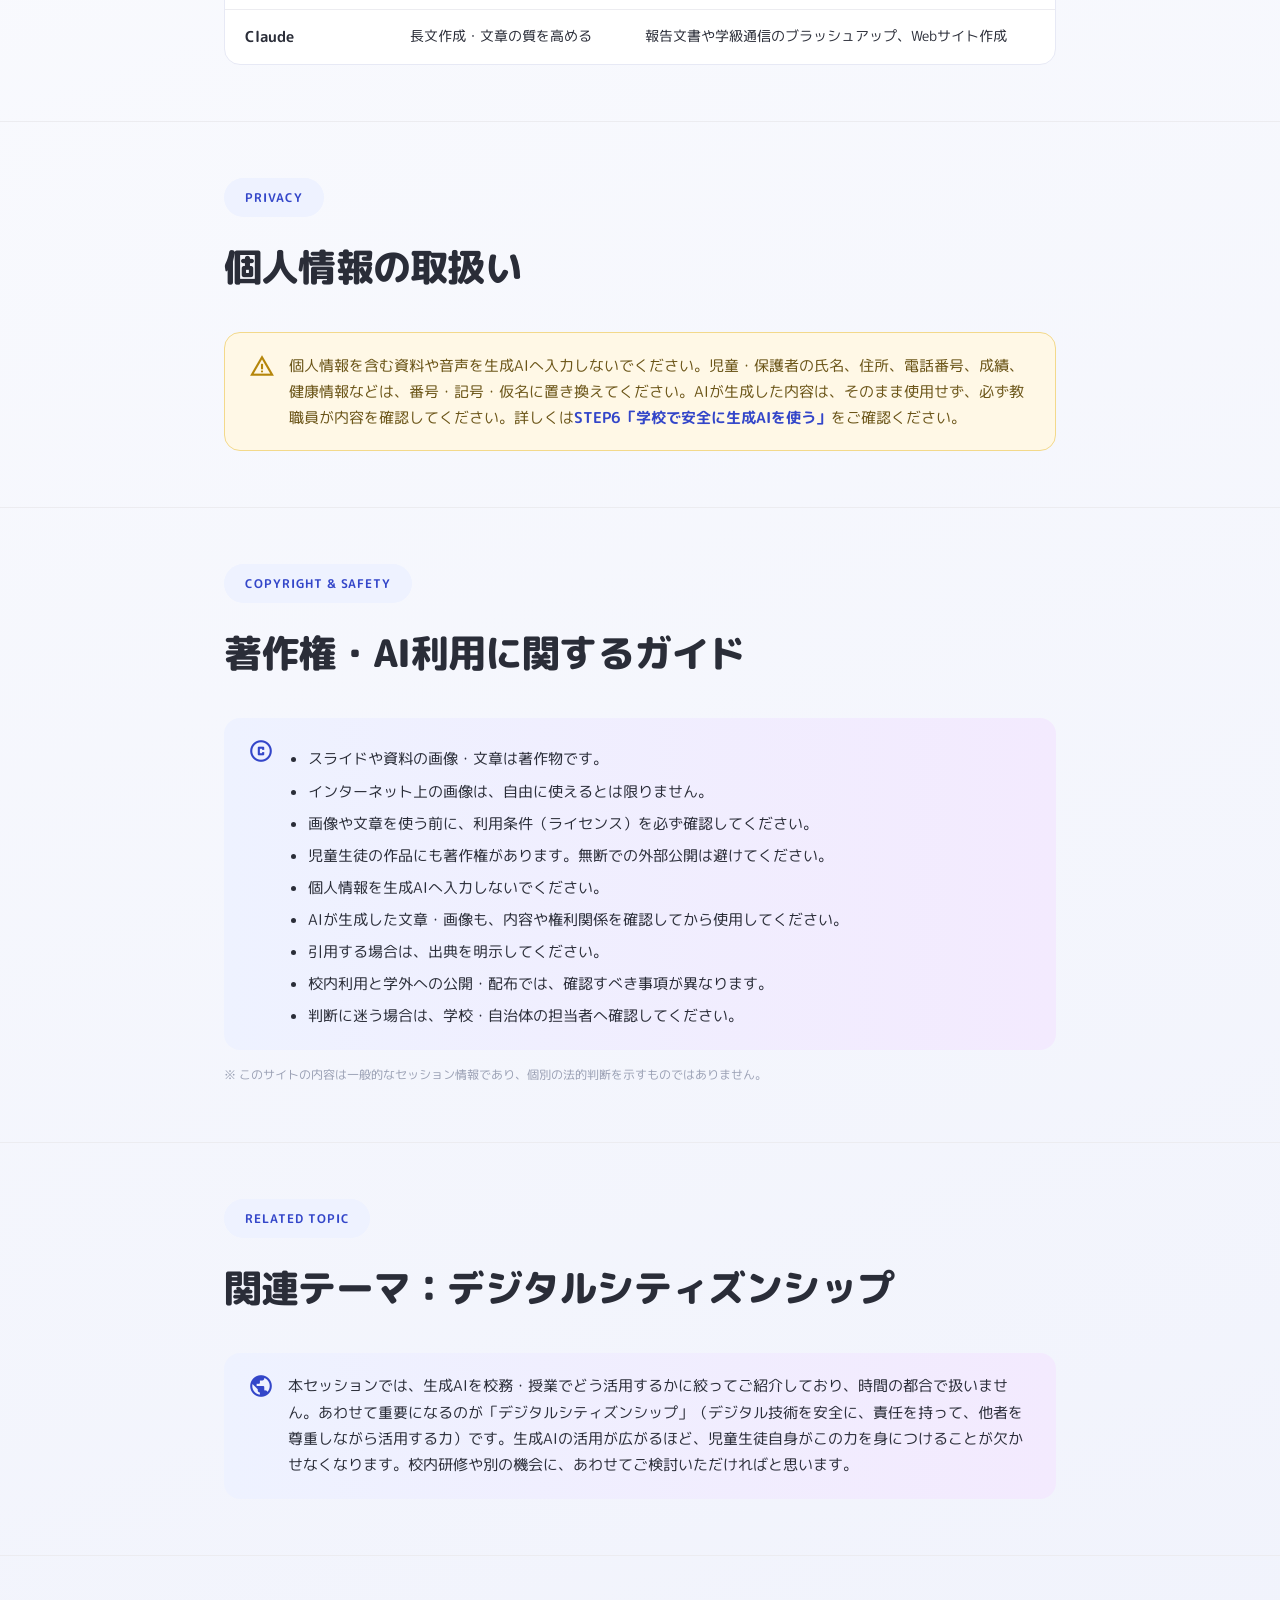
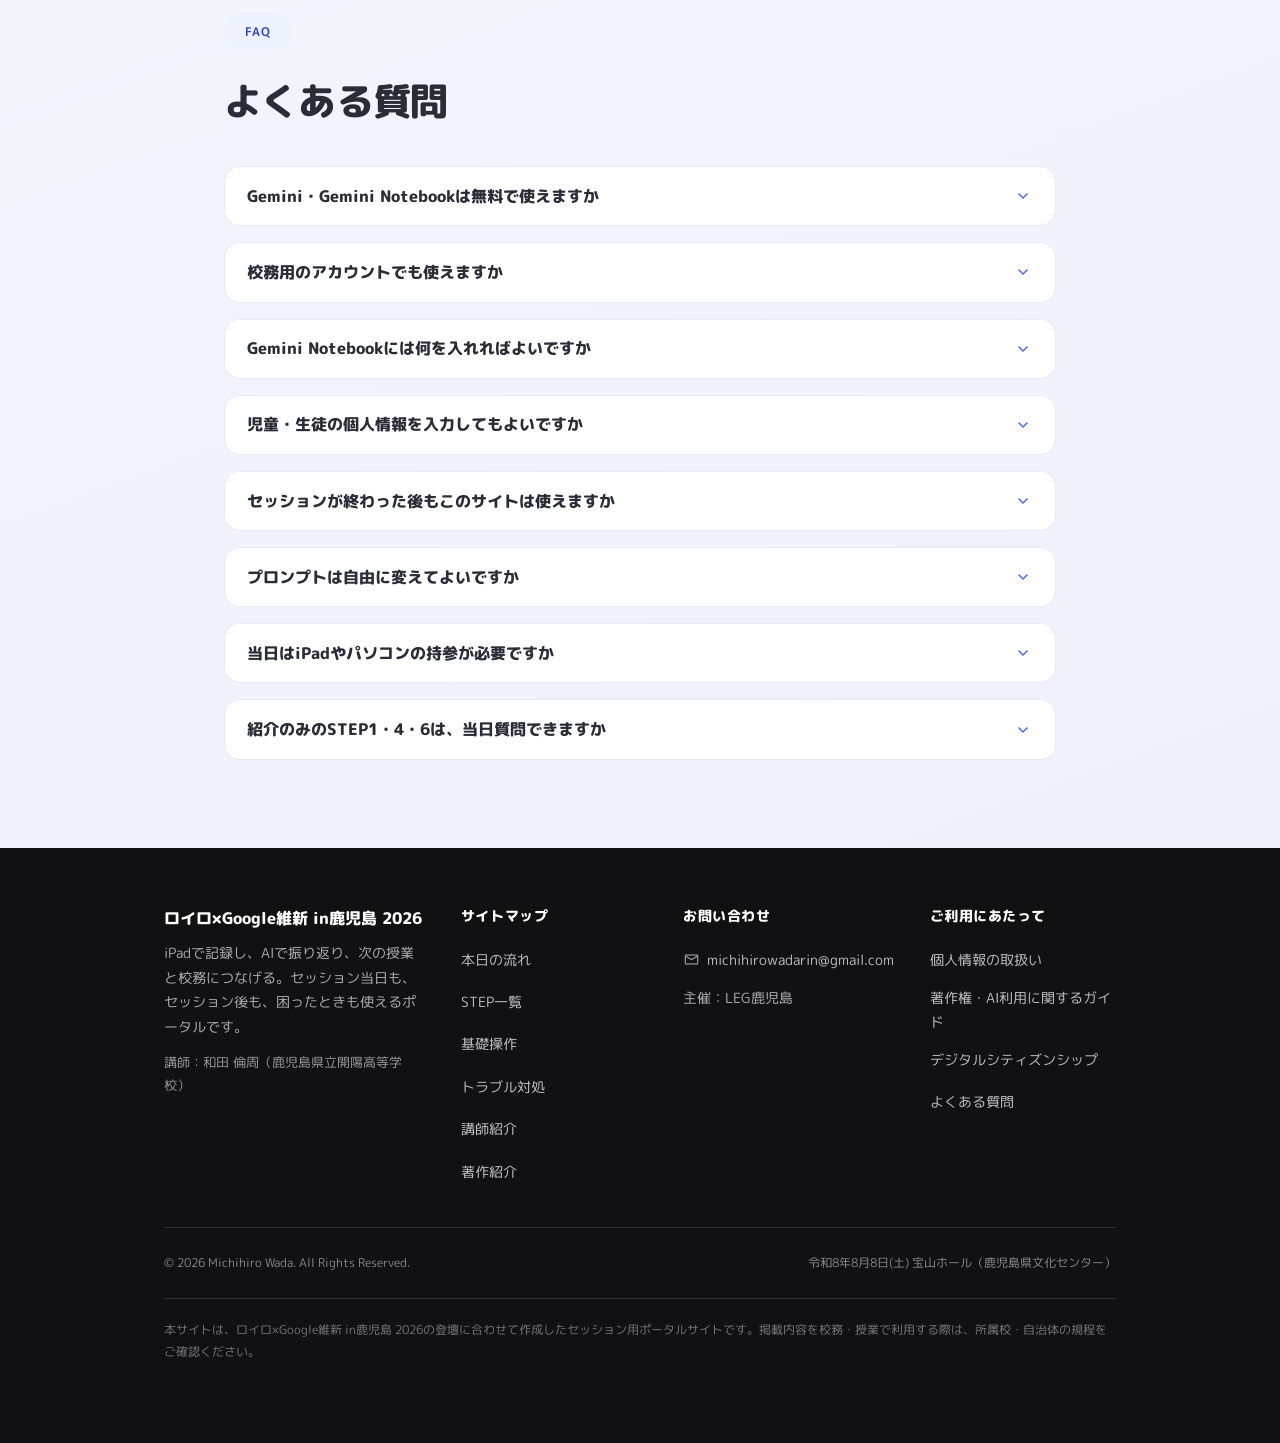
==== commit 7e0b70de: "v6" ====
--- a/index.html
+++ b/index.html
@@ -56,6 +56,7 @@
     <a href="guides/troubleshooting.html"><span class="material-symbols-outlined" aria-hidden="true">build</span>トラブル対処</a>
     <a href="index.html#which-ai"><span class="material-symbols-outlined" aria-hidden="true">smart_toy</span>どのAIを使う？</a>
     <a href="index.html#copyright"><span class="material-symbols-outlined" aria-hidden="true">copyright</span>著作権・AIガイド</a>
+    <a href="index.html#digital-citizenship"><span class="material-symbols-outlined" aria-hidden="true">public</span>デジタルシティズンシップ</a>
     <a href="index.html#faq"><span class="material-symbols-outlined" aria-hidden="true">quiz</span>よくある質問</a>
   </nav>
 
@@ -78,41 +79,41 @@
     <div class="wrap">
       <div class="section-head">
         <p class="badge badge-solid">Agenda</p>
-        <h2 class="section-title">本日の流れ（90分・目安）</h2>
-        <p class="section-lead">STEP2・3・5はライブで実演します。STEP1・4・6は概要のみのご紹介です。時間は目安のため、当日の進行により前後します。</p>
+        <h2 class="section-title">本日の流れ</h2>
+        <p class="section-lead">STEP2・3・5はライブで実演します。STEP1・4・6は概要のみのご紹介です。</p>
       </div>
       <ol class="step-list">
         <li class="step-item">
           <div class="step-num">1</div>
-          <div class="step-body"><h4>オープニング・自己紹介（5分）</h4><p>本日の流れと、このサイトの使い方を紹介します。</p></div>
+          <div class="step-body"><h4>オープニング・自己紹介</h4><p>本日の流れと、このサイトの使い方を紹介します。</p></div>
         </li>
         <li class="step-item">
           <div class="step-num">2</div>
-          <div class="step-body"><h4>STEP1 iPadの音声をGeminiで仕事に変える<span class="step-mode-badge intro">紹介のみ</span>（5分）</h4><p>録音からGeminiへの共有までの流れを紹介します。詳しい手順はSTEP1のページでご確認ください。</p></div>
+          <div class="step-body"><h4>STEP1 iPadの音声をGeminiで仕事に変える<span class="step-mode-badge intro">紹介のみ</span></h4><p>録音からGeminiへの共有までの流れを紹介します。詳しい手順はSTEP1のページでご確認ください。</p></div>
         </li>
         <li class="step-item">
           <div class="step-num">3</div>
-          <div class="step-body"><h4>STEP2 同じ情報をGemini Notebookで別の文書に変換する<span class="step-mode-badge live">ライブ実演</span>（20分）</h4><p>音声をGemini Notebookに記録として保存し、目的に応じて別の文書に変換する流れを実演します。</p></div>
+          <div class="step-body"><h4>STEP2 同じ情報をGemini Notebookで別の文書に変換する<span class="step-mode-badge live">ライブ実演</span></h4><p>音声をGemini Notebookに記録として保存し、目的に応じて別の文書に変換する流れを実演します。</p></div>
         </li>
         <li class="step-item">
           <div class="step-num">4</div>
-          <div class="step-body"><h4>STEP3 Gemini Notebookで資料を活用する<span class="step-mode-badge live">ライブ実演</span>（20分）</h4><p>資料を読み込ませ、要点整理や授業案づくりに活用する流れを実演します。</p></div>
+          <div class="step-body"><h4>STEP3 Gemini Notebookで資料を活用する<span class="step-mode-badge live">ライブ実演</span></h4><p>資料を読み込ませ、要点整理や授業案づくりに活用する流れを実演します。</p></div>
         </li>
         <li class="step-item">
           <div class="step-num">5</div>
-          <div class="step-body"><h4>STEP4 授業音声を振り返りに生かす<span class="step-mode-badge intro">紹介のみ</span>（5分）</h4><p>授業音声を振り返りに活用する考え方を紹介します。詳しい手順はSTEP4のページでご確認ください。</p></div>
+          <div class="step-body"><h4>STEP4 授業音声を振り返りに生かす<span class="step-mode-badge intro">紹介のみ</span></h4><p>授業音声を振り返りに活用する考え方を紹介します。詳しい手順はSTEP4のページでご確認ください。</p></div>
         </li>
         <li class="step-item">
           <div class="step-num">6</div>
-          <div class="step-body"><h4>STEP5 StudioとCanvaで教材を作る<span class="step-mode-badge live">ライブ実演</span>（25分）</h4><p>Studio機能でインフォグラフィックやスライドを生成し、Canvaで編集する流れを実演します。</p></div>
+          <div class="step-body"><h4>STEP5 StudioとCanvaで教材を作る<span class="step-mode-badge live">ライブ実演</span></h4><p>Studio機能でインフォグラフィックやスライドを生成し、Canvaで編集する流れを実演します。</p></div>
         </li>
         <li class="step-item">
           <div class="step-num">7</div>
-          <div class="step-body"><h4>STEP6 学校で安全に生成AIを使う<span class="step-mode-badge intro">紹介のみ</span>（5分）</h4><p>個人情報の扱いなど、安全に使うための注意点を紹介します。詳しい内容はSTEP6のページでご確認ください。</p></div>
+          <div class="step-body"><h4>STEP6 学校で安全に生成AIを使う<span class="step-mode-badge intro">紹介のみ</span></h4><p>個人情報の扱いなど、安全に使うための注意点を紹介します。詳しい内容はSTEP6のページでご確認ください。</p></div>
         </li>
         <li class="step-item">
           <div class="step-num">8</div>
-          <div class="step-body"><h4>質疑応答・まとめ（5分）</h4><p>ご質問への回答と、本日のまとめを行います。</p></div>
+          <div class="step-body"><h4>質疑応答・まとめ</h4><p>ご質問への回答と、本日のまとめを行います。</p></div>
         </li>
       </ol>
     </div>
@@ -140,7 +141,7 @@
 
             <!-- 資格バッジ：画像は assets/images/google-trainer-badge.png・canvassador-badge.png を差し替えてください（画像が無くても崩れません） -->
             <div class="badge-row">
-              <span class="grad-pill">Google for Education 認定イノベーター アカデミーMEL26参加（2026/09/29-10/01 オーストラリア・メルボルン）</span>
+              <span class="grad-pill">Google for Education 認定イノベーター アカデミーMEL26参加<br>（2026/09/29-10/01 オーストラリア・メルボルン）</span>
             </div>
             <div class="badge-row">
               <span class="grad-pill">Google for Education 認定トレーナー</span>
@@ -403,6 +404,20 @@
     </div>
   </section>
 
+  <!-- ===== 関連テーマ：デジタルシティズンシップ ===== -->
+  <section id="digital-citizenship" class="block">
+    <div class="wrap">
+      <div class="section-head">
+        <p class="badge badge-solid">Related Topic</p>
+        <h2 class="section-title">関連テーマ：デジタルシティズンシップ</h2>
+      </div>
+      <div class="tip-card">
+        <span class="material-symbols-outlined" aria-hidden="true">public</span>
+        <p>本セッションでは、生成AIを校務・授業でどう活用するかに絞ってご紹介しており、時間の都合で扱いません。あわせて重要になるのが「デジタルシティズンシップ」（デジタル技術を安全に、責任を持って、他者を尊重しながら活用する力）です。生成AIの活用が広がるほど、児童生徒自身がこの力を身につけることが欠かせなくなります。校内研修や別の機会に、あわせてご検討いただければと思います。</p>
+      </div>
+    </div>
+  </section>
+
   <!-- ===== よくある質問 ===== -->
   <section id="faq" class="block">
     <div class="wrap">
@@ -526,6 +541,7 @@
           <ul>
             <li><a href="index.html#privacy">個人情報の取扱い</a></li>
             <li><a href="index.html#copyright">著作権・AI利用に関するガイド</a></li>
+            <li><a href="index.html#digital-citizenship">デジタルシティズンシップ</a></li>
             <li><a href="index.html#faq">よくある質問</a></li>
           </ul>
         </div>
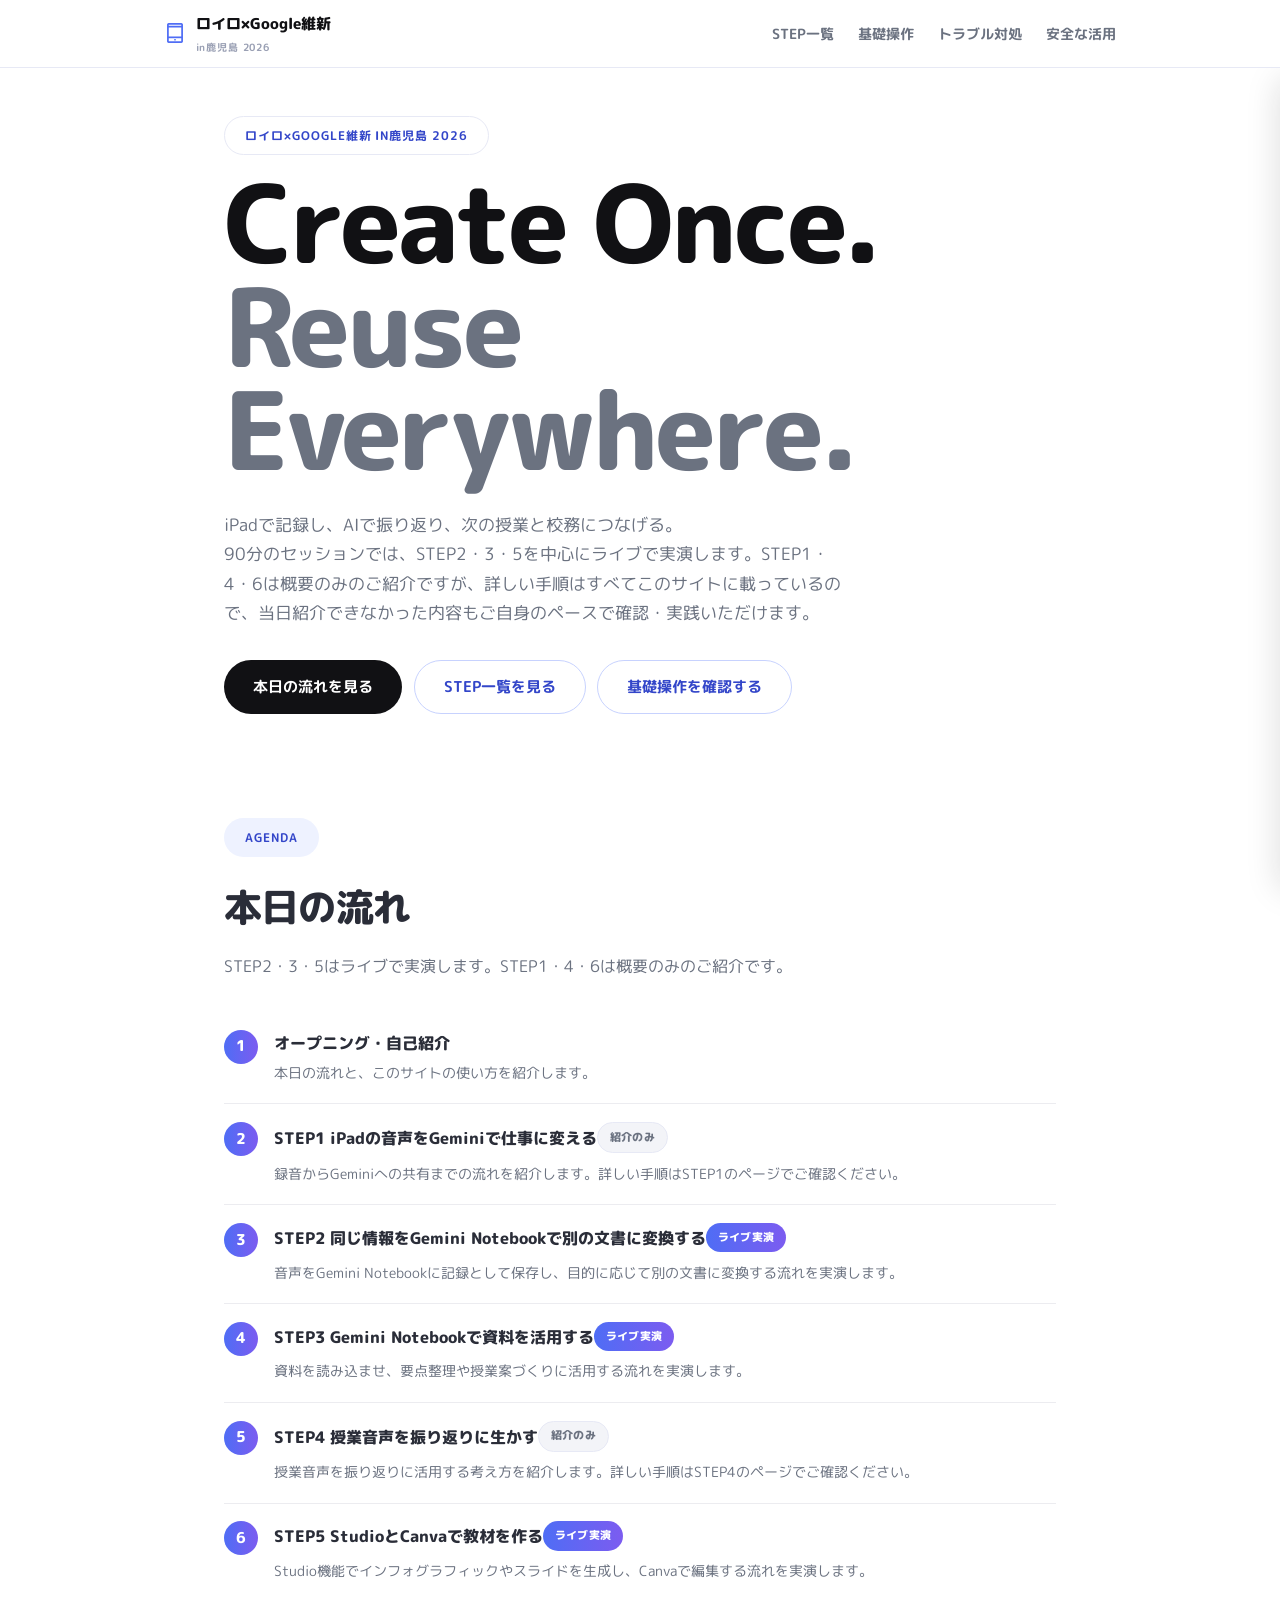
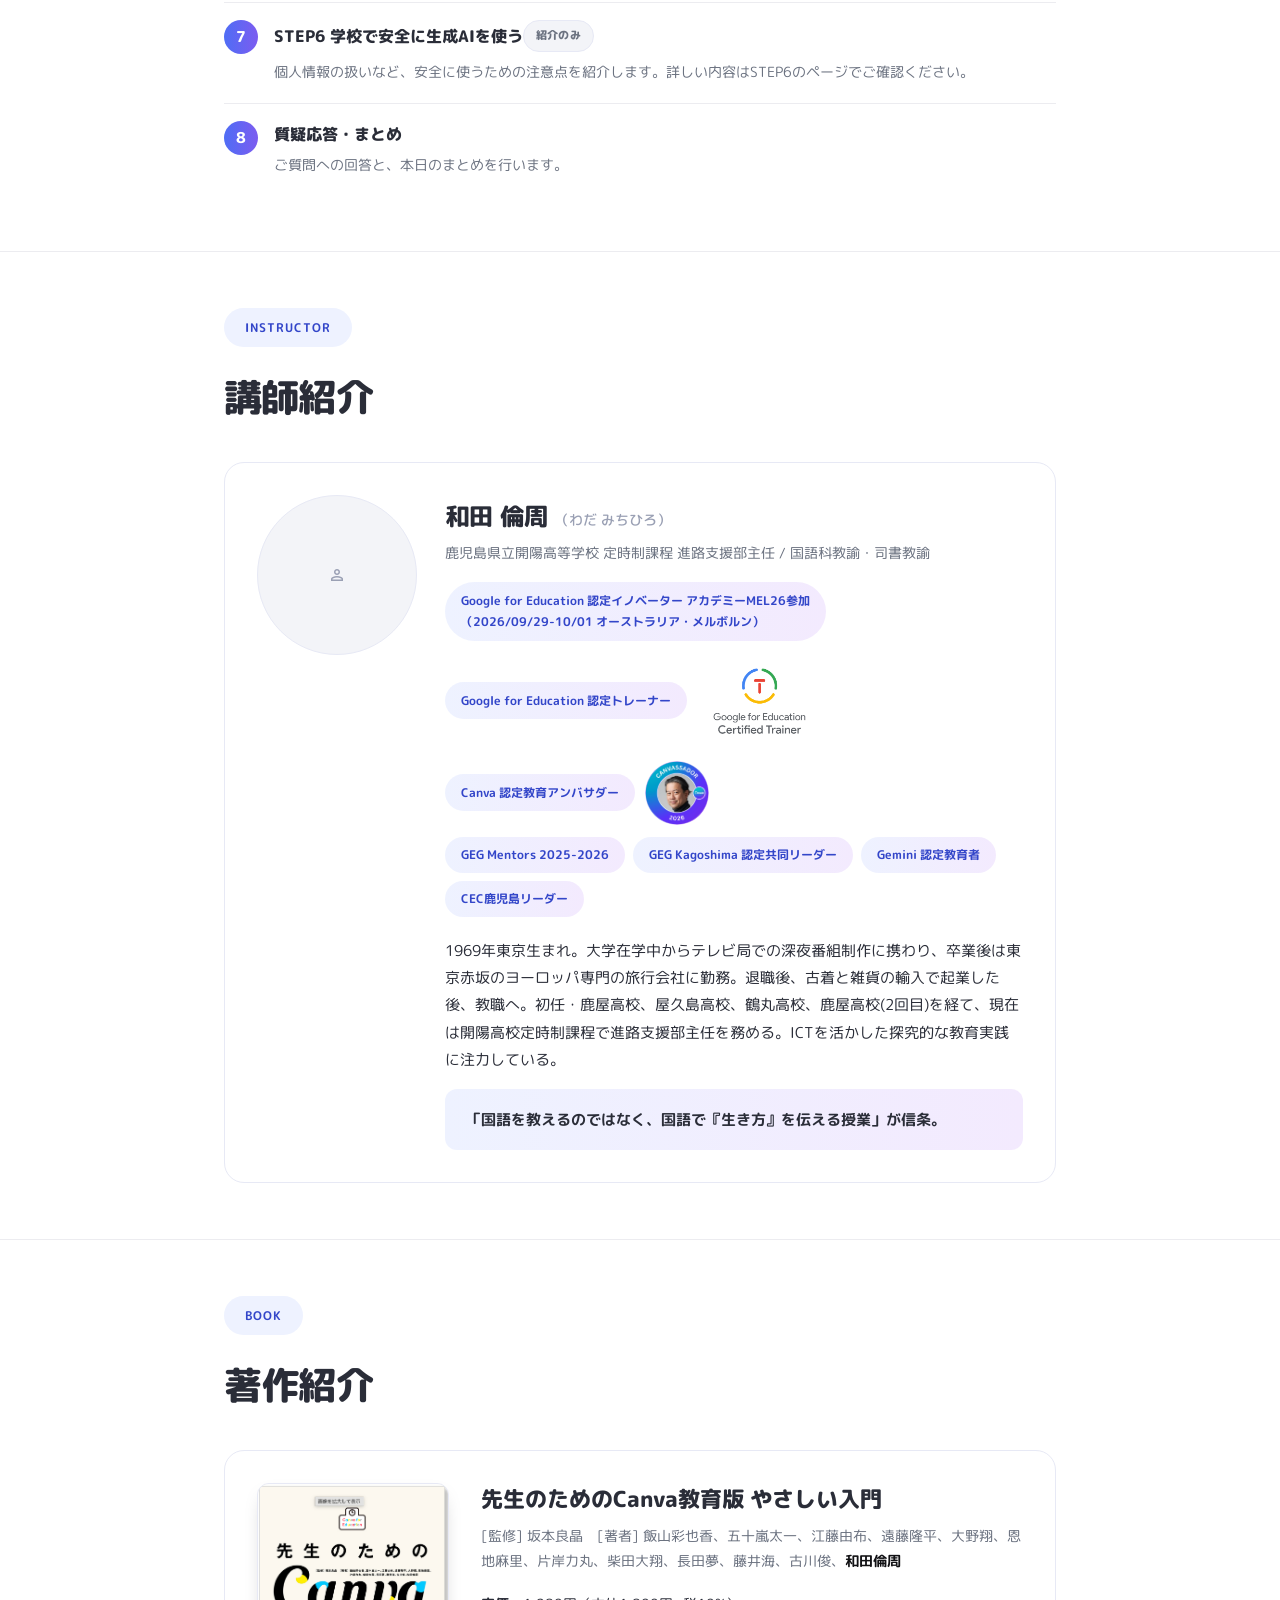
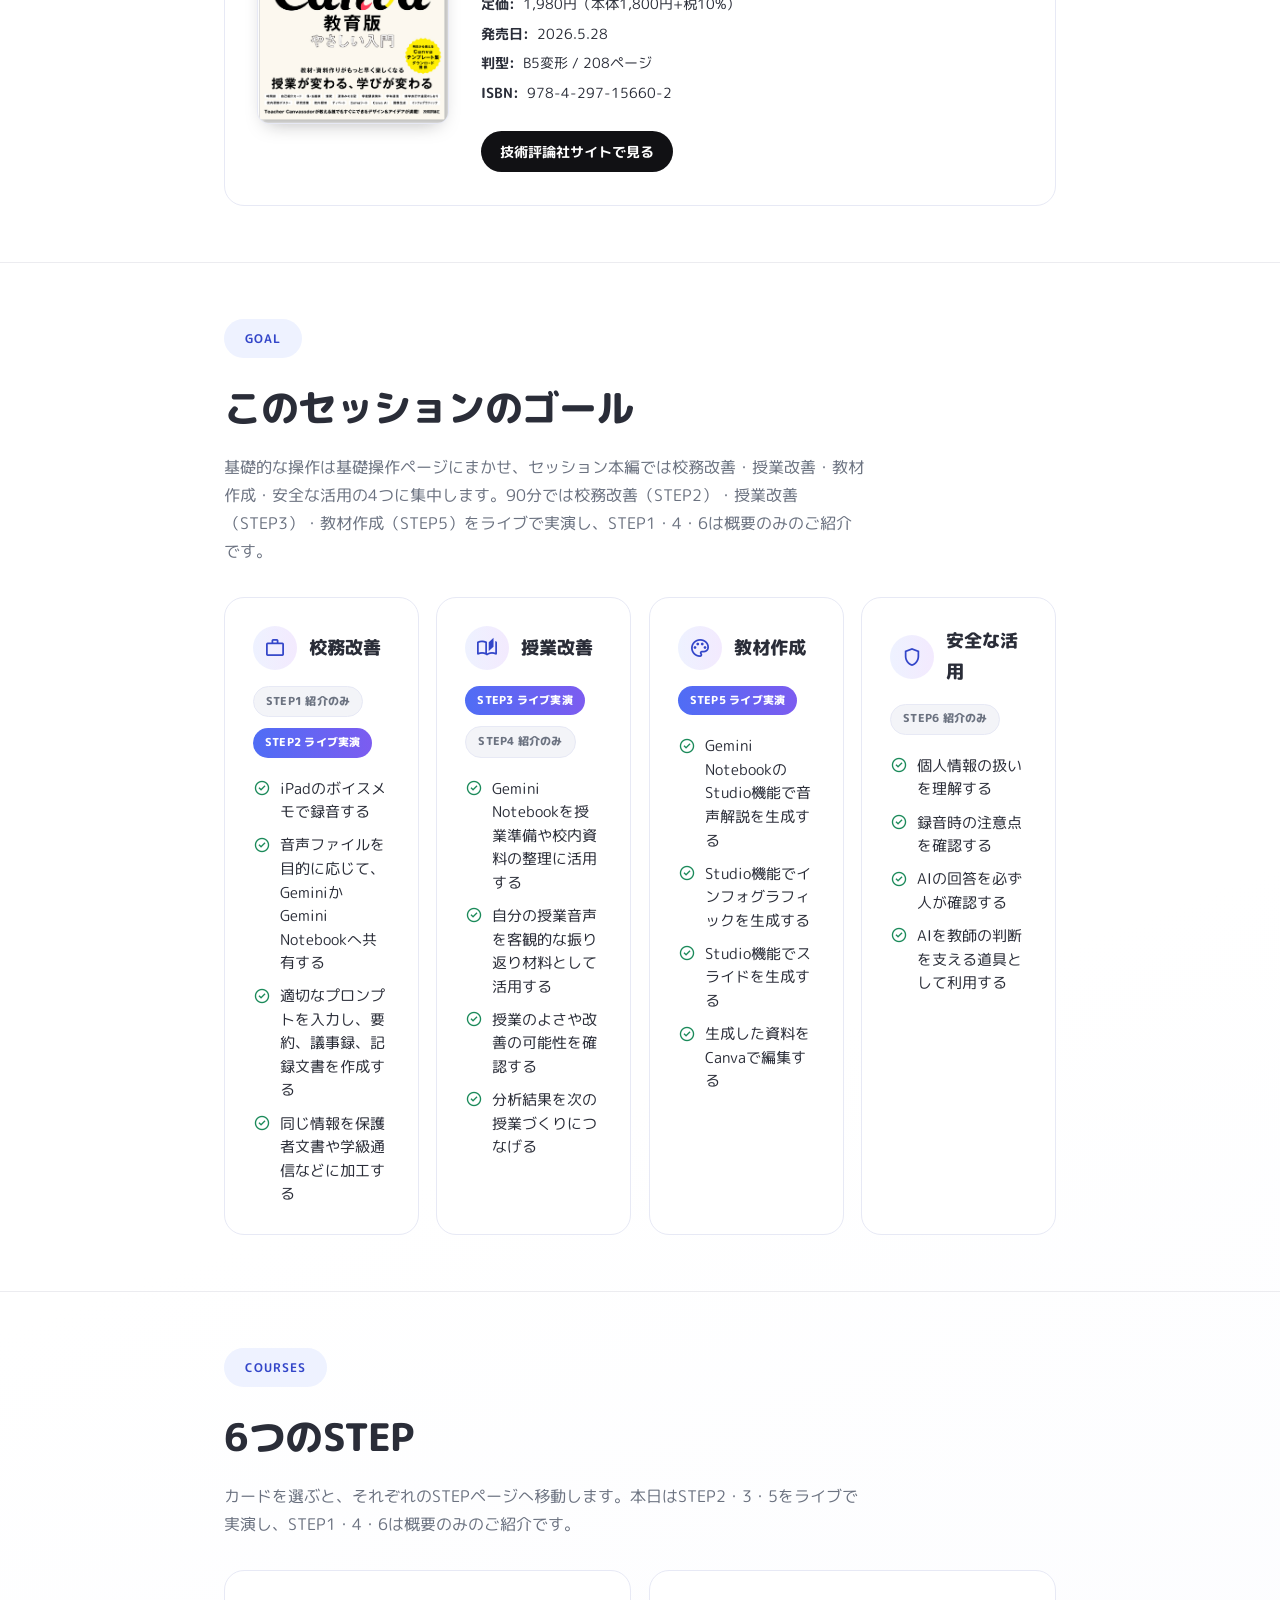
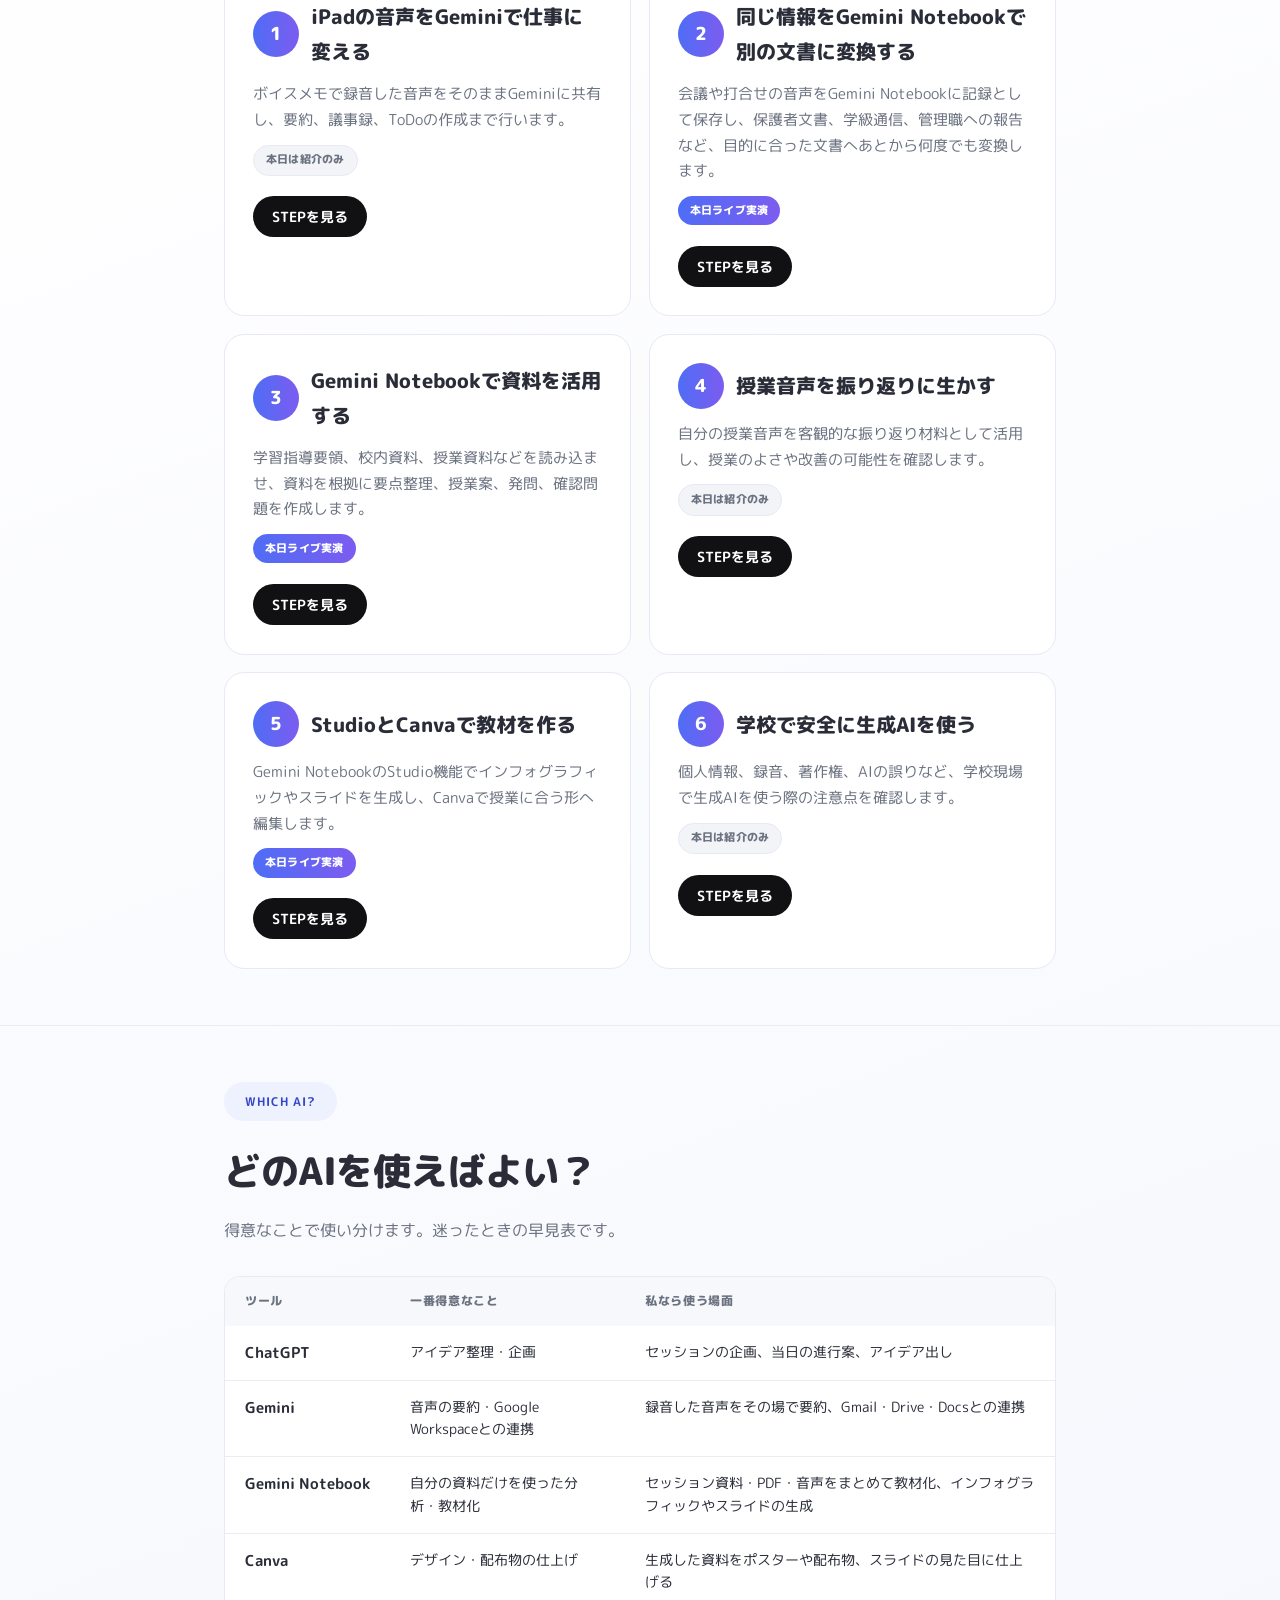
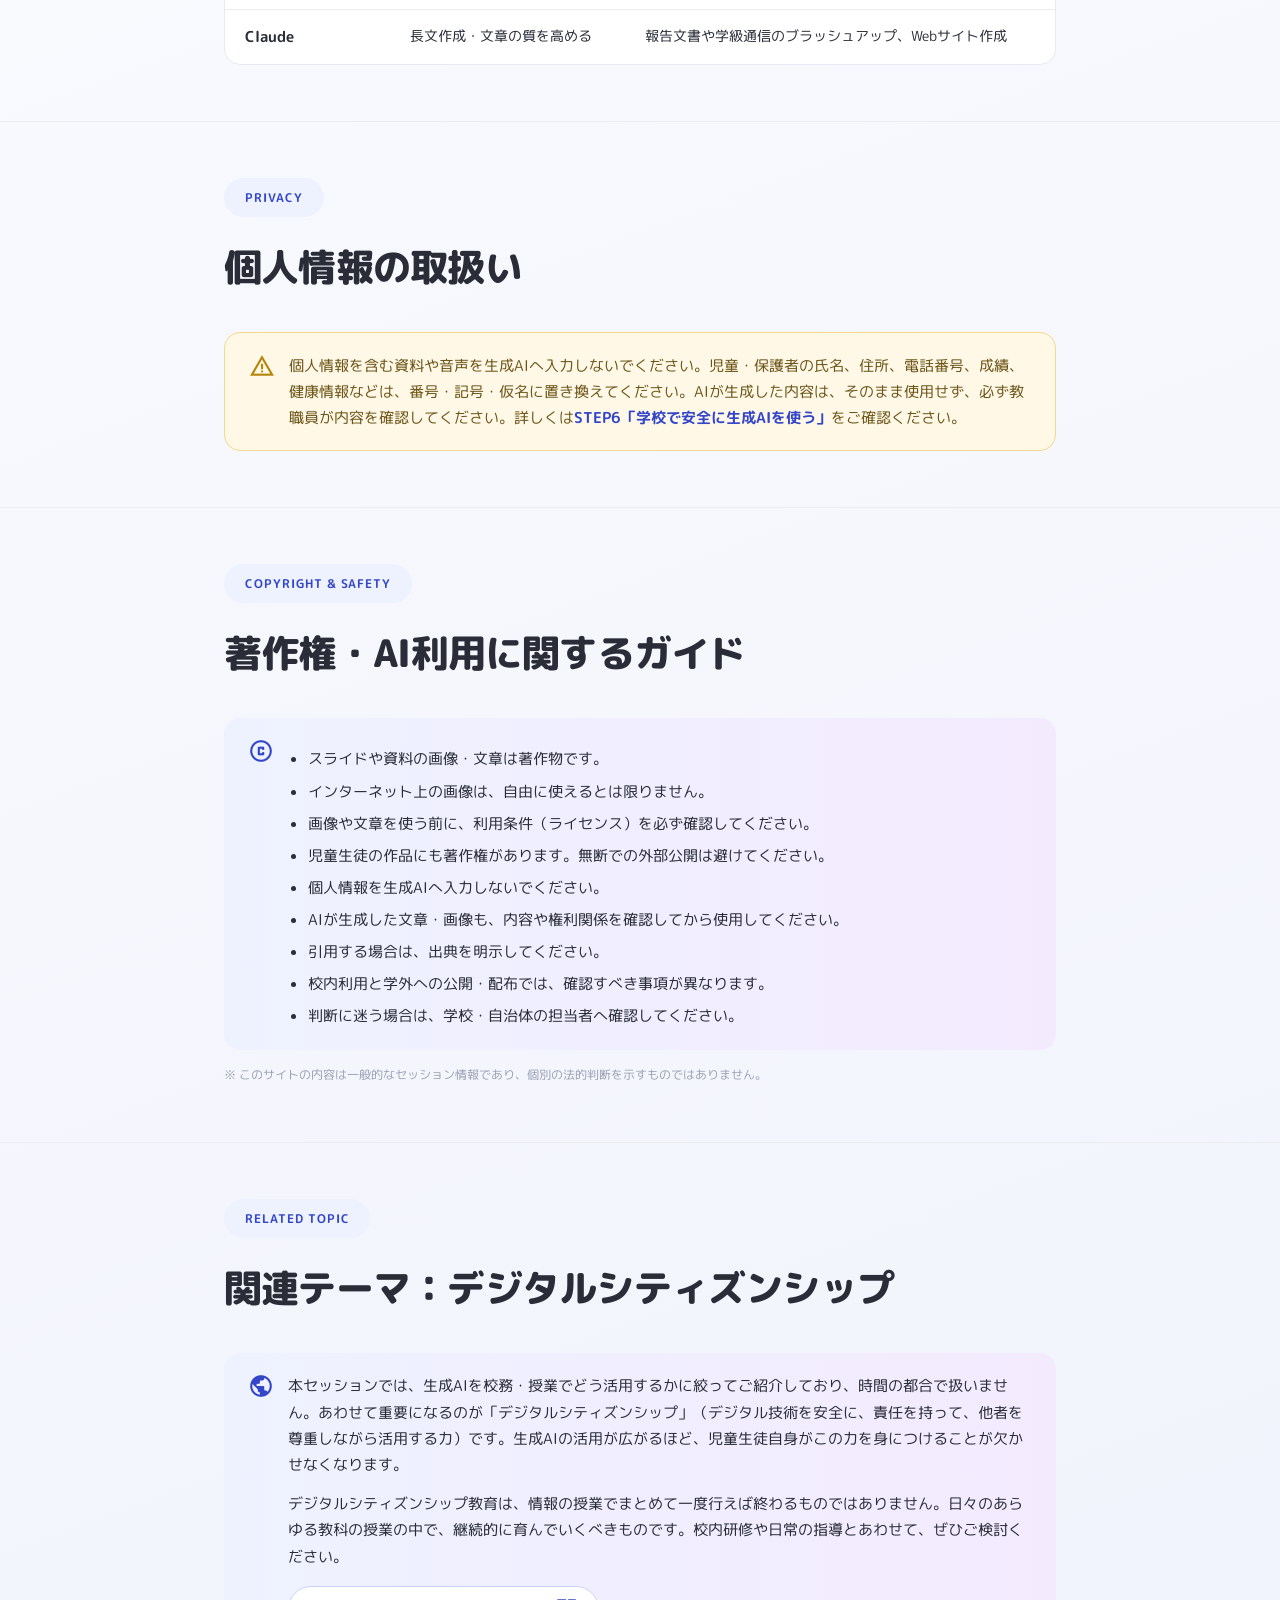
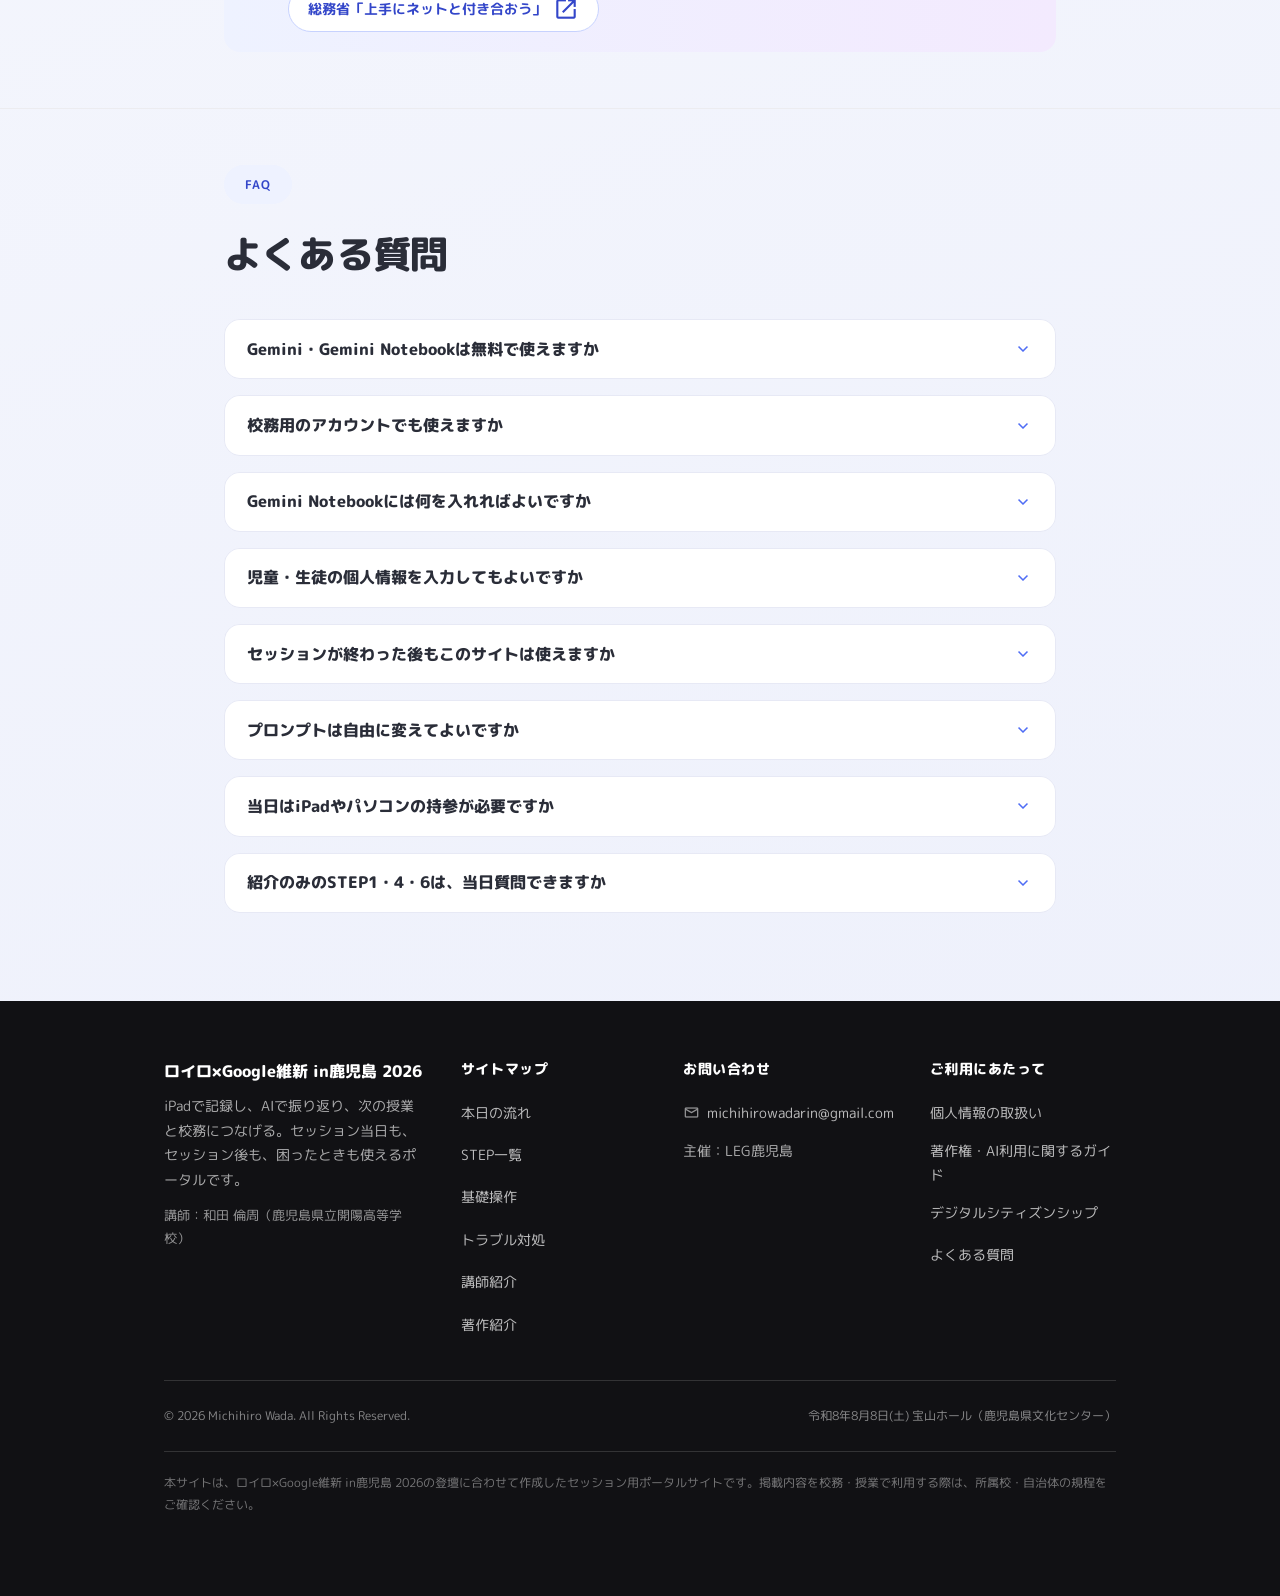
==== commit ca01d352: "v7" ====
--- a/index.html
+++ b/index.html
@@ -64,7 +64,7 @@
   <section class="hero">
     <div class="wrap">
       <p class="badge">ロイロ×Google維新 in鹿児島 2026</p>
-      <h1 class="hero-title-en"><span class="line-dark">Record More.</span><span class="line-gray">Reflect Smarter.</span></h1>
+      <h1 class="hero-title-en"><span class="line-dark">Create Once.</span><span class="line-gray">Reuse Everywhere.</span></h1>
       <p class="hero-copy">iPadで記録し、AIで振り返り、次の授業と校務につなげる。<br>90分のセッションでは、STEP2・3・5を中心にライブで実演します。STEP1・4・6は概要のみのご紹介ですが、詳しい手順はすべてこのサイトに載っているので、当日紹介できなかった内容もご自身のペースで確認・実践いただけます。</p>
       <div class="hero-actions">
         <a href="#agenda" class="btn btn-primary">本日の流れを見る</a>
@@ -413,7 +413,11 @@
       </div>
       <div class="tip-card">
         <span class="material-symbols-outlined" aria-hidden="true">public</span>
-        <p>本セッションでは、生成AIを校務・授業でどう活用するかに絞ってご紹介しており、時間の都合で扱いません。あわせて重要になるのが「デジタルシティズンシップ」（デジタル技術を安全に、責任を持って、他者を尊重しながら活用する力）です。生成AIの活用が広がるほど、児童生徒自身がこの力を身につけることが欠かせなくなります。校内研修や別の機会に、あわせてご検討いただければと思います。</p>
+        <div>
+          <p>本セッションでは、生成AIを校務・授業でどう活用するかに絞ってご紹介しており、時間の都合で扱いません。あわせて重要になるのが「デジタルシティズンシップ」（デジタル技術を安全に、責任を持って、他者を尊重しながら活用する力）です。生成AIの活用が広がるほど、児童生徒自身がこの力を身につけることが欠かせなくなります。</p>
+          <p style="margin-top:0.75rem;">デジタルシティズンシップ教育は、情報の授業でまとめて一度行えば終わるものではありません。日々のあらゆる教科の授業の中で、継続的に育んでいくべきものです。校内研修や日常の指導とあわせて、ぜひご検討ください。</p>
+          <a href="https://www.soumu.go.jp/use_the_internet_wisely/" target="_blank" rel="noopener" class="btn btn-outline btn-sm" style="margin-top:1rem;">総務省「上手にネットと付き合おう」<span class="material-symbols-outlined" aria-hidden="true">open_in_new</span></a>
+        </div>
       </div>
     </div>
   </section>
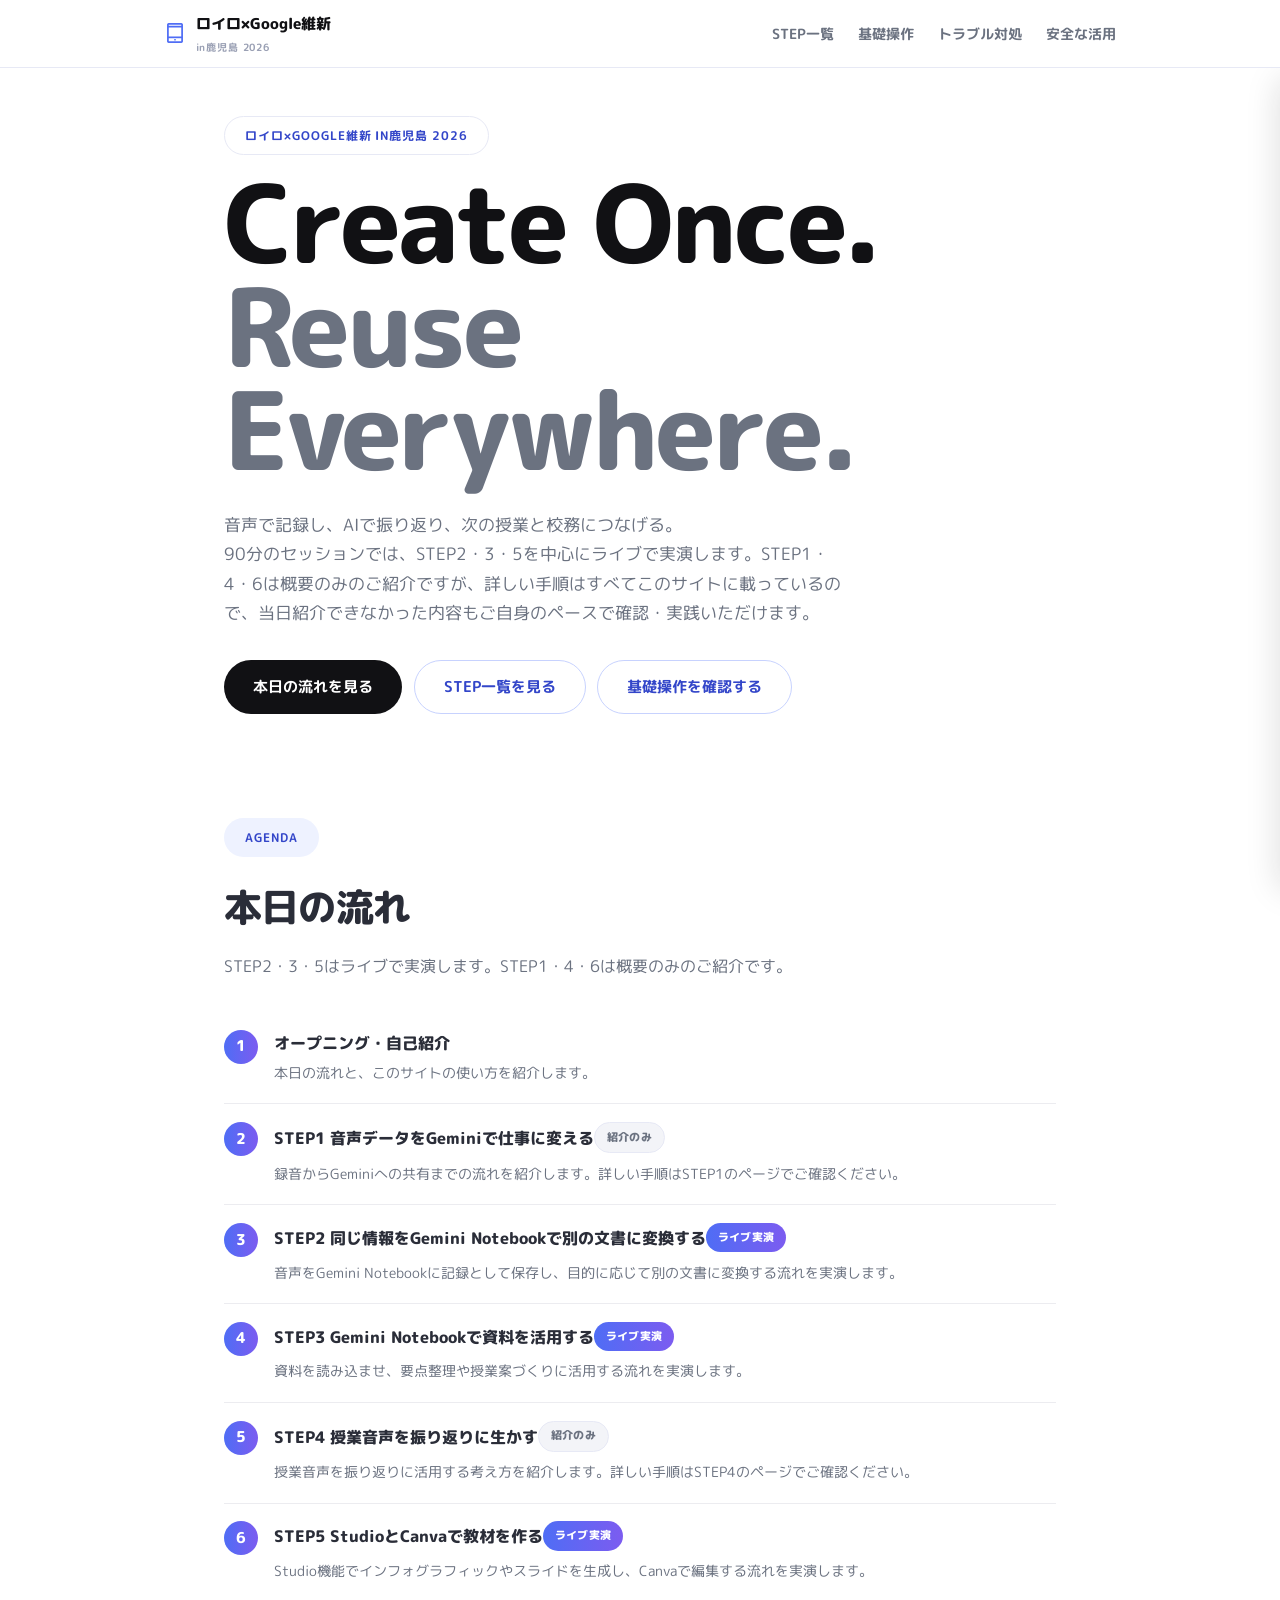
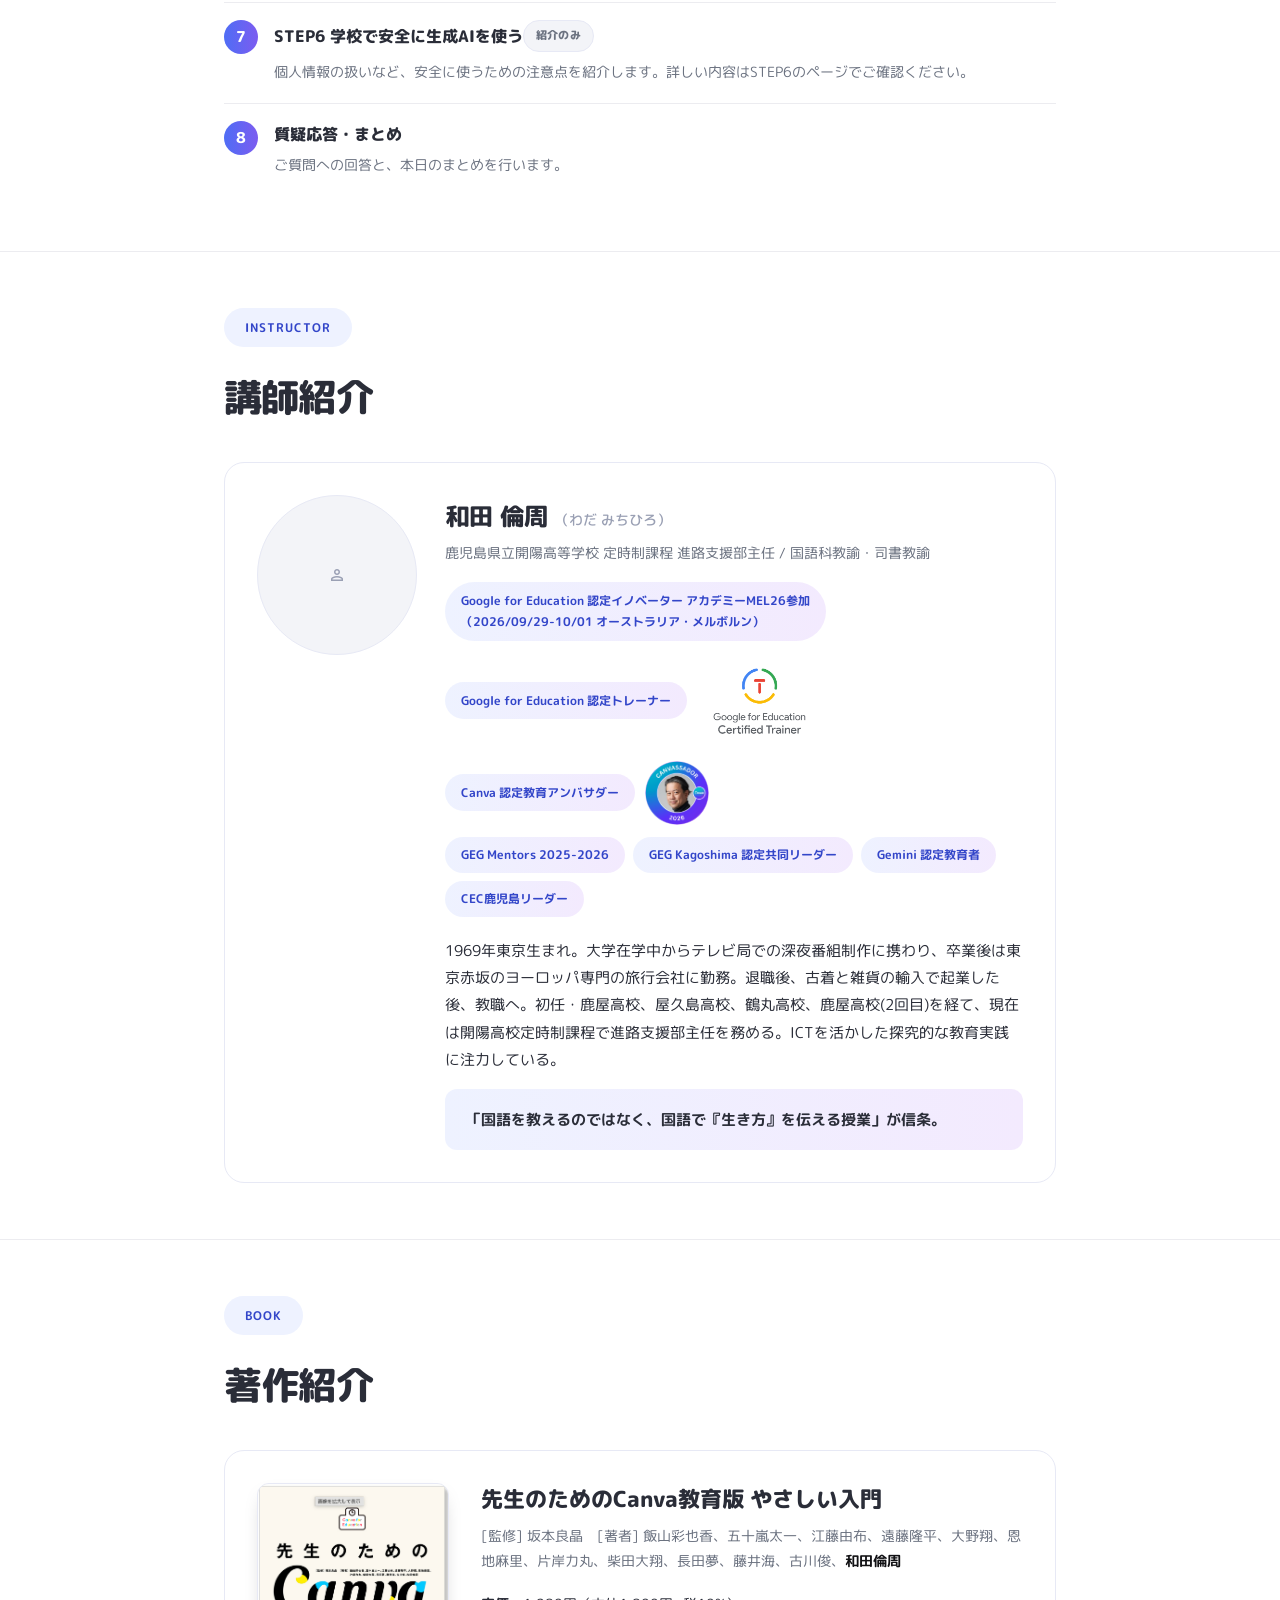
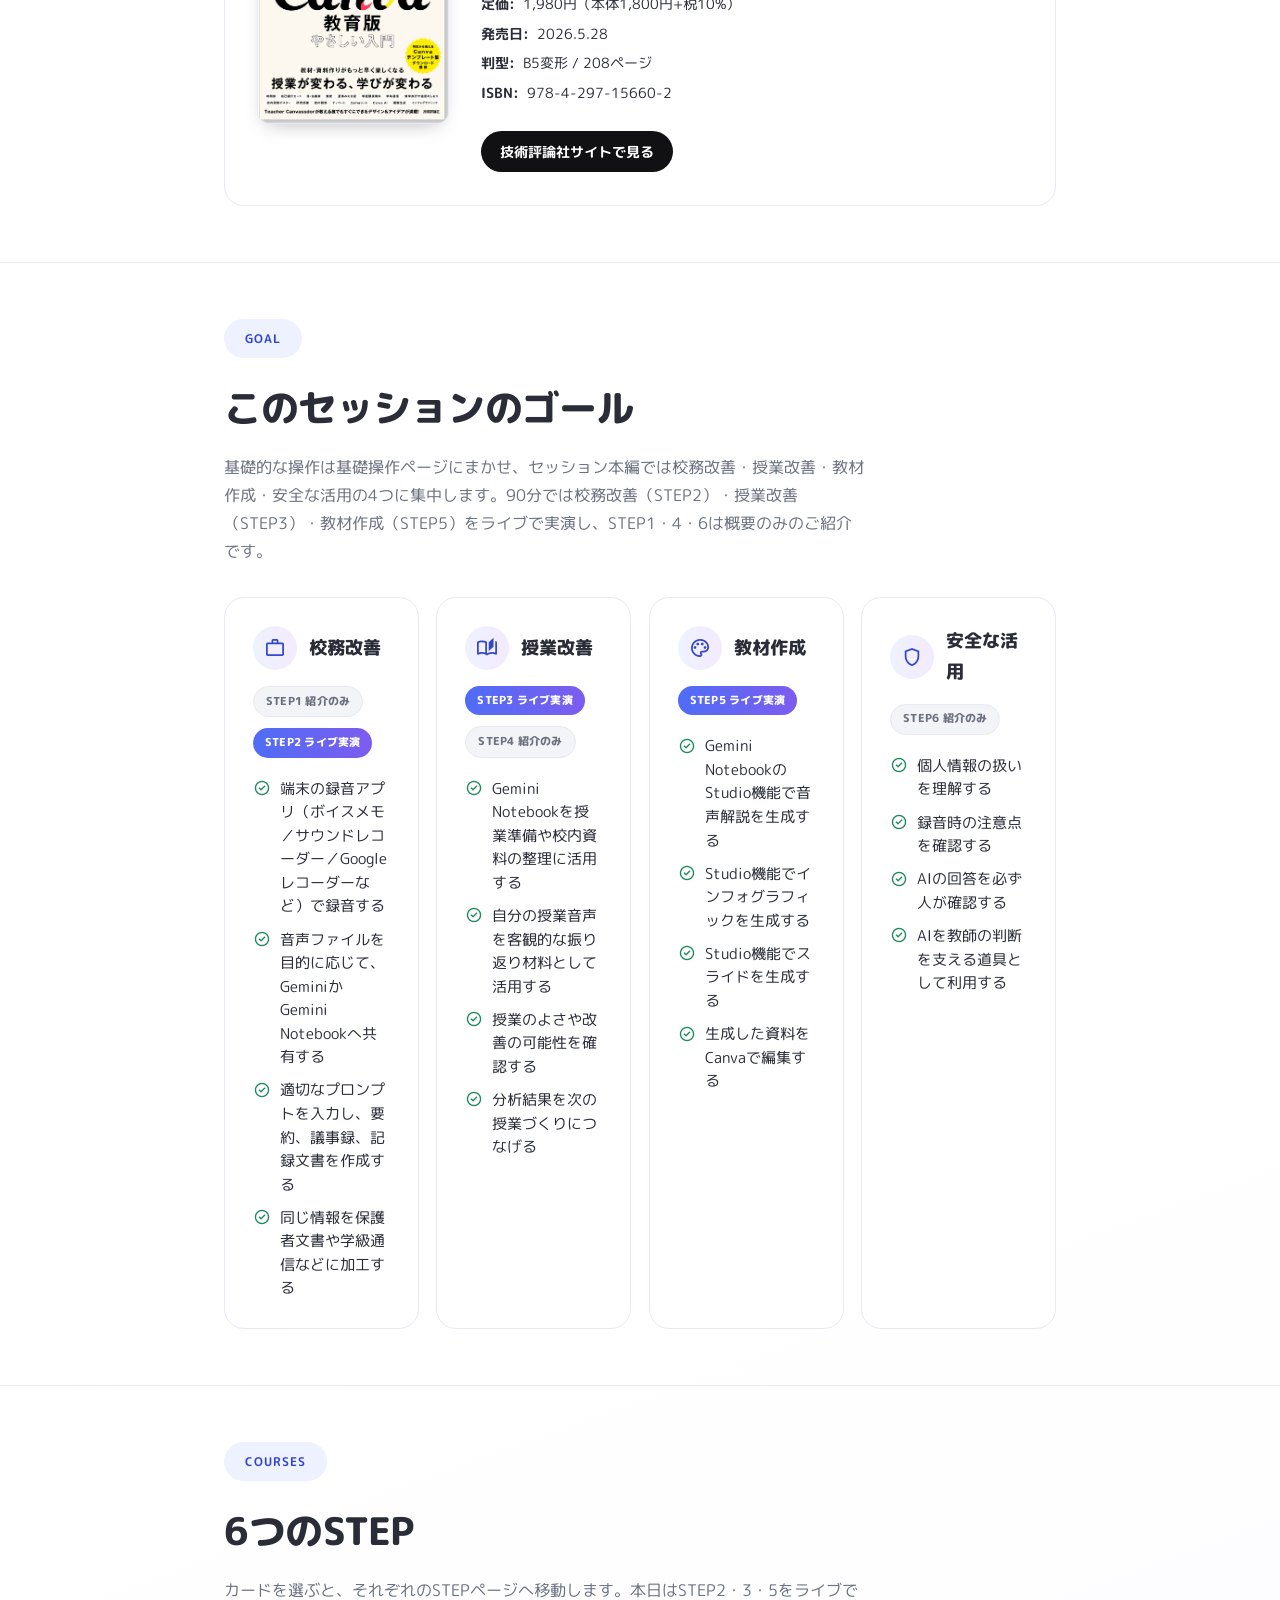
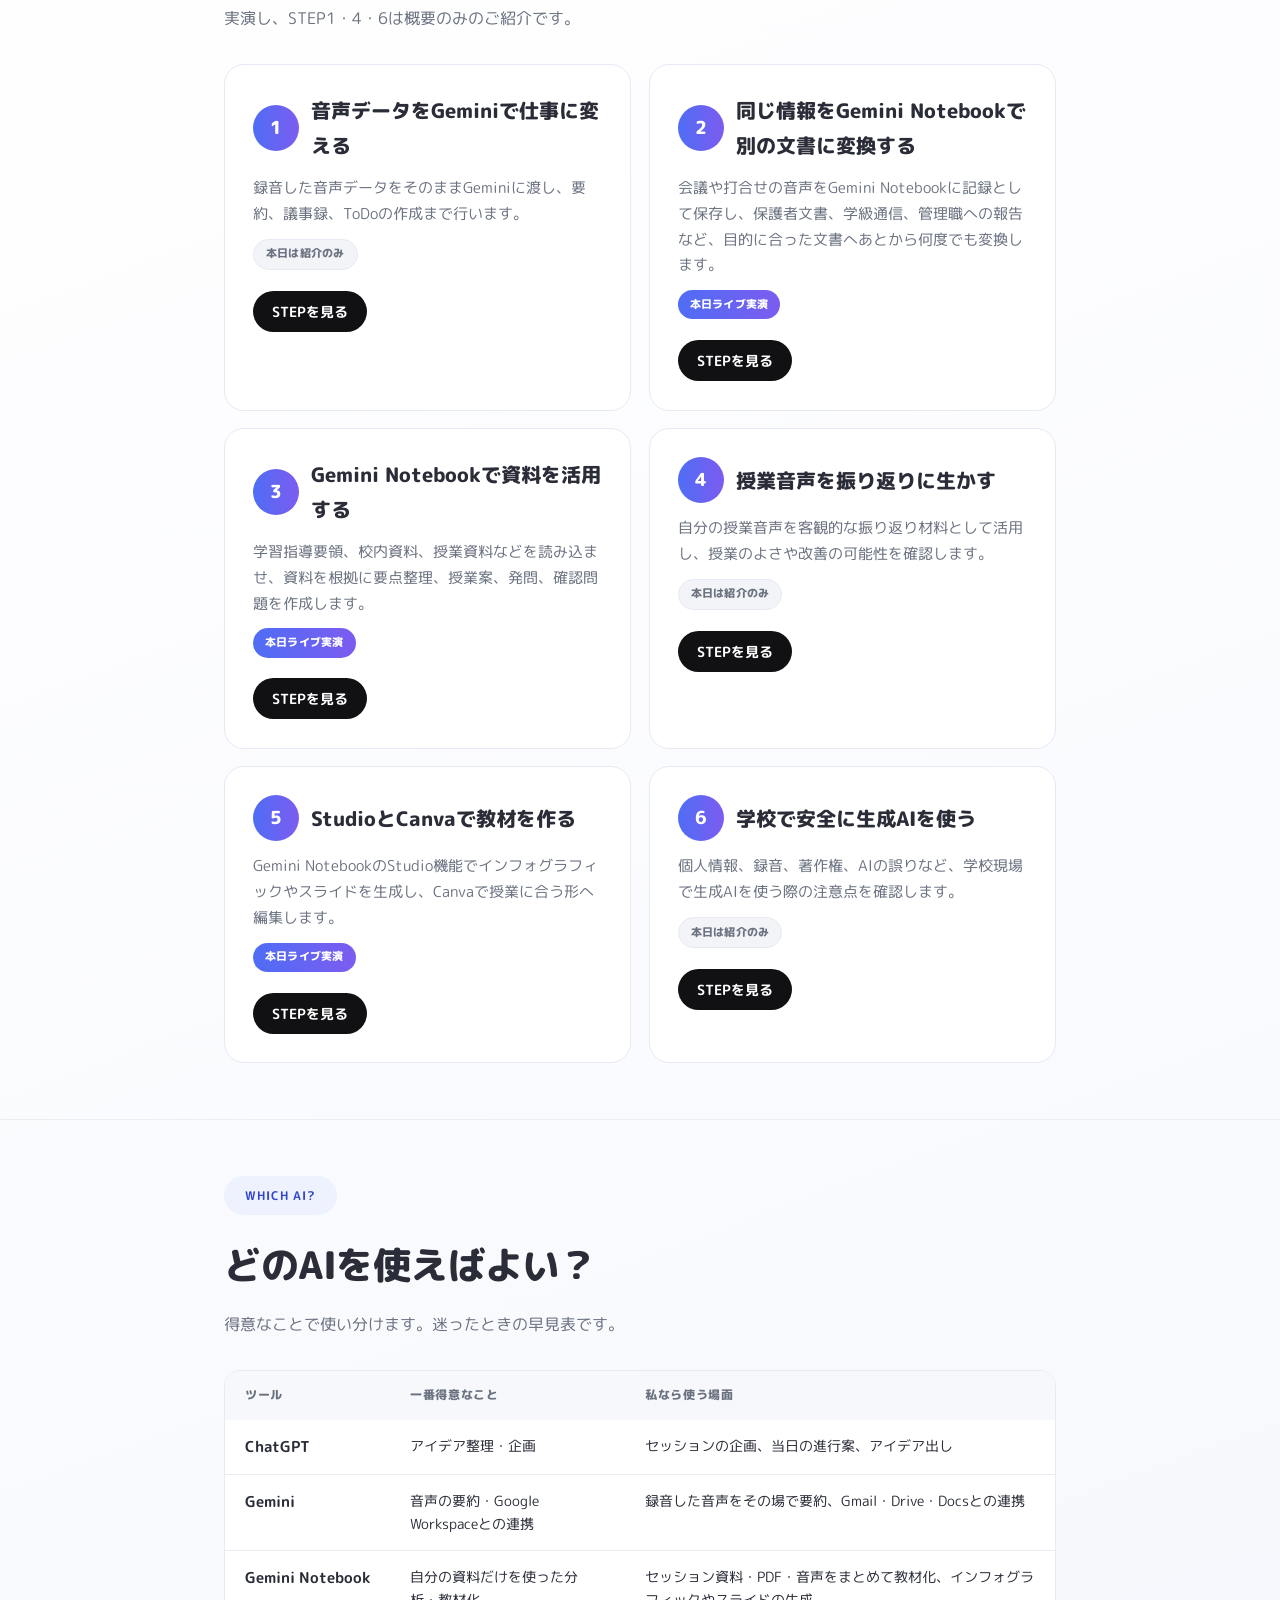
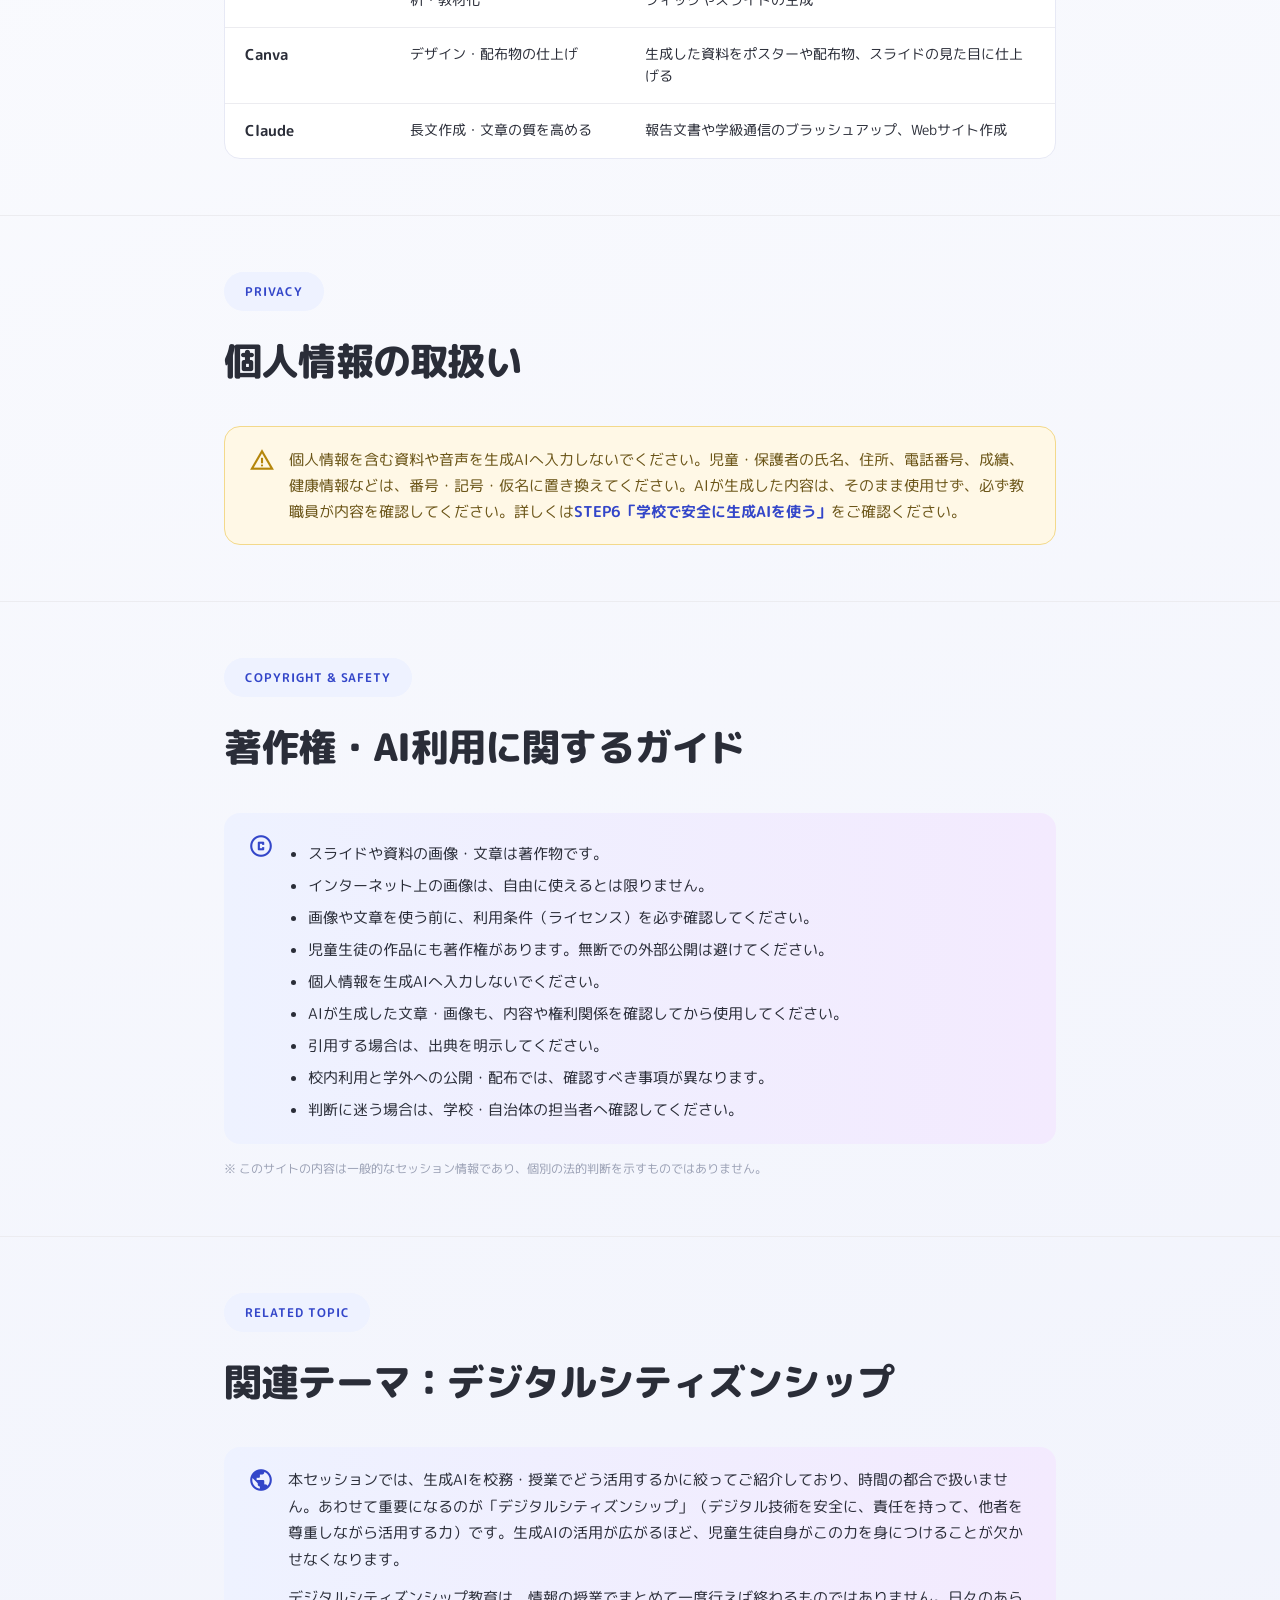
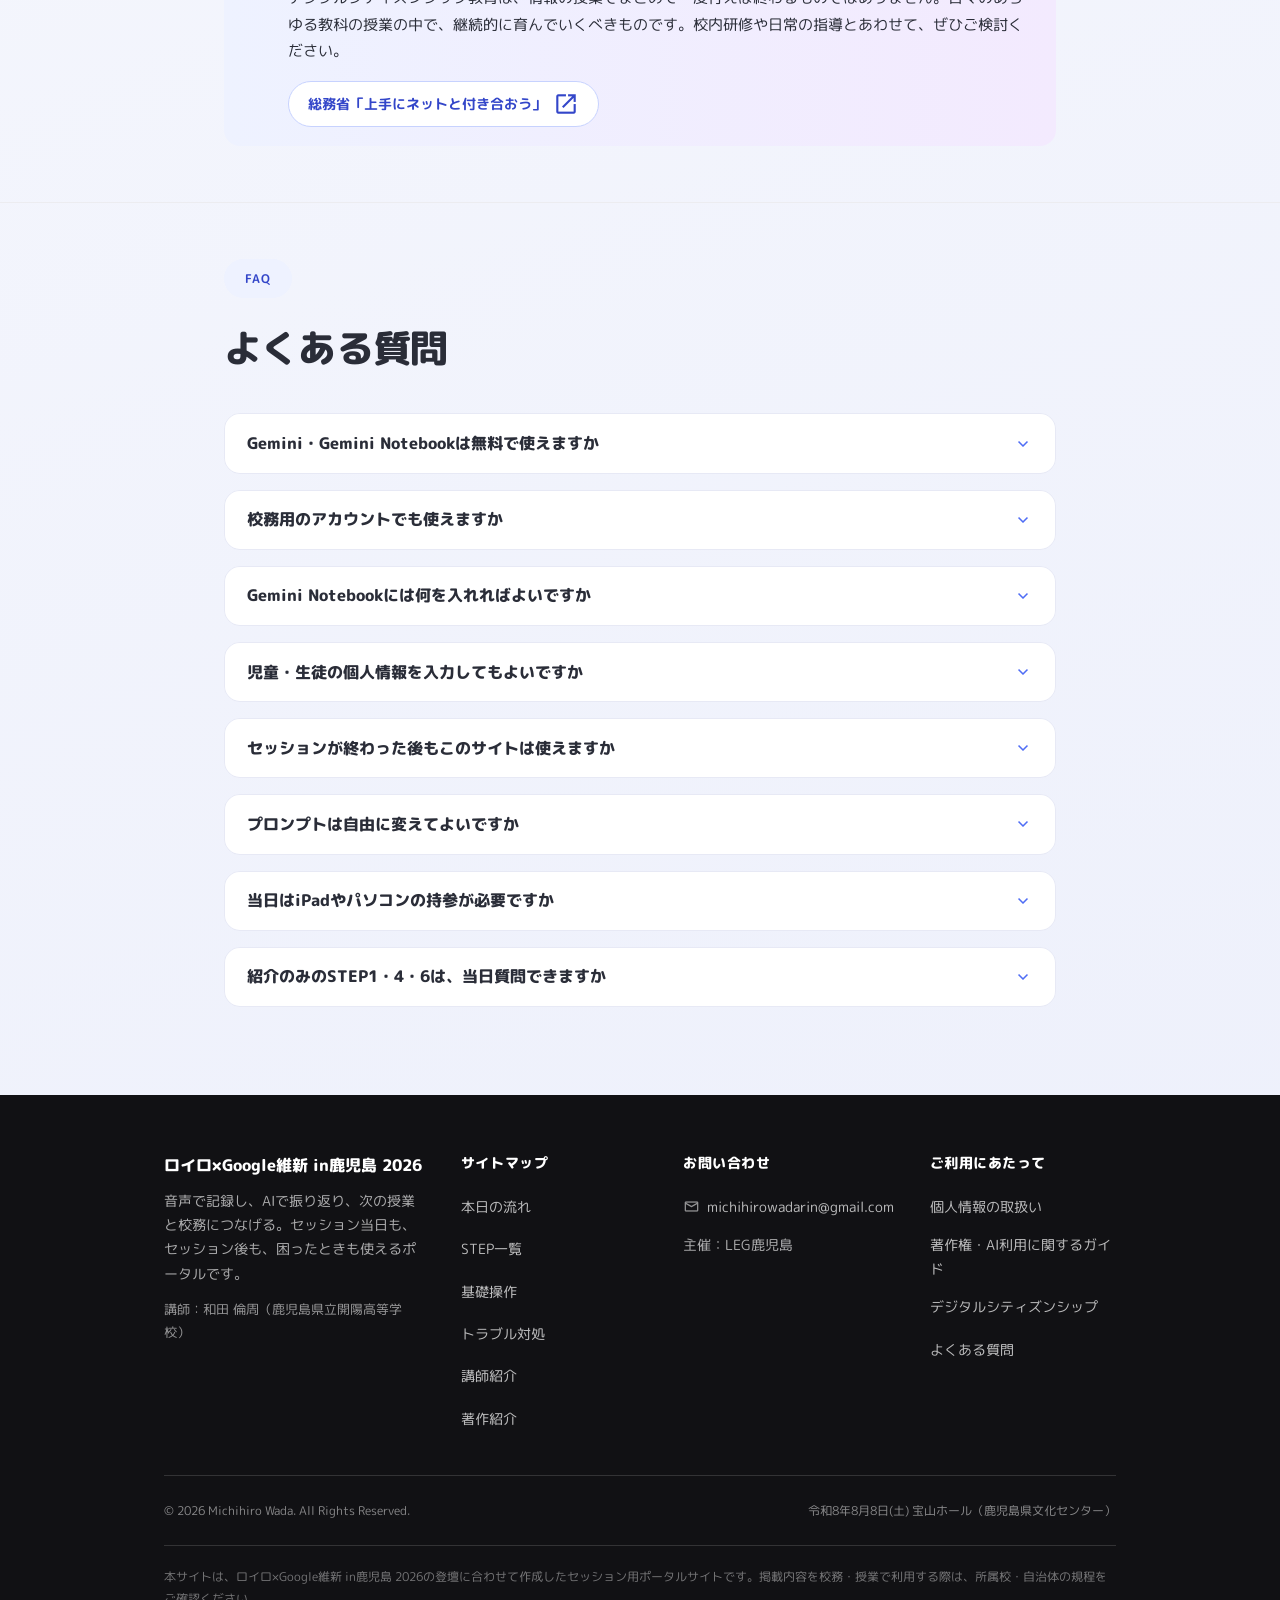
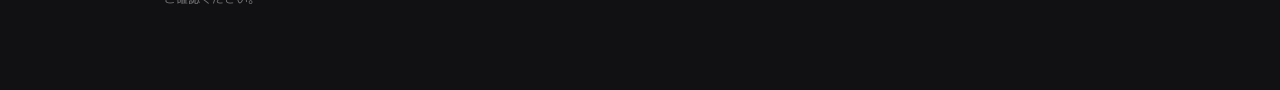
==== commit 096ea0b1: "v8" ====
--- a/index.html
+++ b/index.html
@@ -3,8 +3,8 @@
 <head>
 <meta charset="UTF-8">
 <meta name="viewport" content="width=device-width, initial-scale=1.0, viewport-fit=cover">
-<title>ロイロ×Google維新 in鹿児島 2026 | iPadで記録し、AIで振り返り、次の授業と校務につなげる</title>
-<meta name="description" content="ロイロ×Google維新 in鹿児島 2026　〜ロイロとGoogleで紡ぎ逢い〜のイベントポータル。iPad・Gemini・Gemini Notebook・Canvaを、当日から明日の校務・授業まで活用するための実践サイトです。">
+<title>ロイロ×Google維新 in鹿児島 2026 | 音声で記録し、AIで振り返り、次の授業と校務につなげる</title>
+<meta name="description" content="ロイロ×Google維新 in鹿児島 2026　〜ロイロとGoogleで紡ぎ逢い〜のイベントポータル。iPhone・iPad・Windows機・Google Pixelなど、お使いの端末とGemini・Gemini Notebook・Canvaを、当日から明日の校務・授業まで活用するための実践サイトです。">
 <!-- 開催日・イベント名：ここを差し替え -->
 <meta name="training-date" content="令和8年8月8日(土)10:00〜16:30 ロイロ×Google維新 in鹿児島 2026（宝山ホール／主催：LEG鹿児島）">
 <link rel="preconnect" href="https://fonts.googleapis.com">
@@ -15,7 +15,7 @@
 
   <!-- ===== オープニング演出（トップページのみ／sessionStorageで1回だけ表示） ===== -->
   <div id="splash" class="splash-overlay" role="dialog" aria-label="オープニング">
-    <p class="splash-text">ロイロ×Google維新 in鹿児島 2026<span class="splash-sub">iPad × Gemini × Gemini Notebook × Canva</span></p>
+    <p class="splash-text">ロイロ×Google維新 in鹿児島 2026<span class="splash-sub">音声 × Gemini × Gemini Notebook × Canva</span></p>
   </div>
 
   <!-- コピー完了などを通知するライブリージョン（視覚的には非表示） -->
@@ -65,7 +65,7 @@
     <div class="wrap">
       <p class="badge">ロイロ×Google維新 in鹿児島 2026</p>
       <h1 class="hero-title-en"><span class="line-dark">Create Once.</span><span class="line-gray">Reuse Everywhere.</span></h1>
-      <p class="hero-copy">iPadで記録し、AIで振り返り、次の授業と校務につなげる。<br>90分のセッションでは、STEP2・3・5を中心にライブで実演します。STEP1・4・6は概要のみのご紹介ですが、詳しい手順はすべてこのサイトに載っているので、当日紹介できなかった内容もご自身のペースで確認・実践いただけます。</p>
+      <p class="hero-copy">音声で記録し、AIで振り返り、次の授業と校務につなげる。<br>90分のセッションでは、STEP2・3・5を中心にライブで実演します。STEP1・4・6は概要のみのご紹介ですが、詳しい手順はすべてこのサイトに載っているので、当日紹介できなかった内容もご自身のペースで確認・実践いただけます。</p>
       <div class="hero-actions">
         <a href="#agenda" class="btn btn-primary">本日の流れを見る</a>
         <a href="#courses" class="btn btn-outline">STEP一覧を見る</a>
@@ -89,7 +89,7 @@
         </li>
         <li class="step-item">
           <div class="step-num">2</div>
-          <div class="step-body"><h4>STEP1 iPadの音声をGeminiで仕事に変える<span class="step-mode-badge intro">紹介のみ</span></h4><p>録音からGeminiへの共有までの流れを紹介します。詳しい手順はSTEP1のページでご確認ください。</p></div>
+          <div class="step-body"><h4>STEP1 音声データをGeminiで仕事に変える<span class="step-mode-badge intro">紹介のみ</span></h4><p>録音からGeminiへの共有までの流れを紹介します。詳しい手順はSTEP1のページでご確認ください。</p></div>
         </li>
         <li class="step-item">
           <div class="step-num">3</div>
@@ -224,7 +224,7 @@
           </div>
           <p class="goal-card-steps"><span class="step-mode-badge intro">STEP1 紹介のみ</span><span class="step-mode-badge live">STEP2 ライブ実演</span></p>
           <ul class="goal-list">
-            <li><span class="material-symbols-outlined" aria-hidden="true">check_circle</span>iPadのボイスメモで録音する</li>
+            <li><span class="material-symbols-outlined" aria-hidden="true">check_circle</span>端末の録音アプリ（ボイスメモ／サウンドレコーダー／Googleレコーダーなど）で録音する</li>
             <li><span class="material-symbols-outlined" aria-hidden="true">check_circle</span>音声ファイルを目的に応じて、GeminiかGemini Notebookへ共有する</li>
             <li><span class="material-symbols-outlined" aria-hidden="true">check_circle</span>適切なプロンプトを入力し、要約、議事録、記録文書を作成する</li>
             <li><span class="material-symbols-outlined" aria-hidden="true">check_circle</span>同じ情報を保護者文書や学級通信などに加工する</li>
@@ -285,9 +285,9 @@
         <a href="courses/01-voice-gemini.html" class="card card-hover course-card">
           <div class="course-card-top">
             <div class="course-num">1</div>
-            <h3>iPadの音声をGeminiで仕事に変える</h3>
-          </div>
-          <p class="desc">ボイスメモで録音した音声をそのままGeminiに共有し、要約、議事録、ToDoの作成まで行います。</p>
+            <h3>音声データをGeminiで仕事に変える</h3>
+          </div>
+          <p class="desc">録音した音声データをそのままGeminiに渡し、要約、議事録、ToDoの作成まで行います。</p>
           <span class="step-mode-badge intro">本日は紹介のみ</span>
           <span class="btn btn-primary btn-sm">STEPを見る</span>
         </a>
@@ -519,7 +519,7 @@
       <div class="footer-grid">
         <div class="footer-col">
           <p class="foot-title">ロイロ×Google維新 in鹿児島 2026</p>
-          <p class="foot-sub">iPadで記録し、AIで振り返り、次の授業と校務につなげる。セッション当日も、セッション後も、困ったときも使えるポータルです。</p>
+          <p class="foot-sub">音声で記録し、AIで振り返り、次の授業と校務につなげる。セッション当日も、セッション後も、困ったときも使えるポータルです。</p>
           <p class="foot-credit">講師：和田 倫周（鹿児島県立開陽高等学校）</p>
         </div>
         <div class="footer-col">
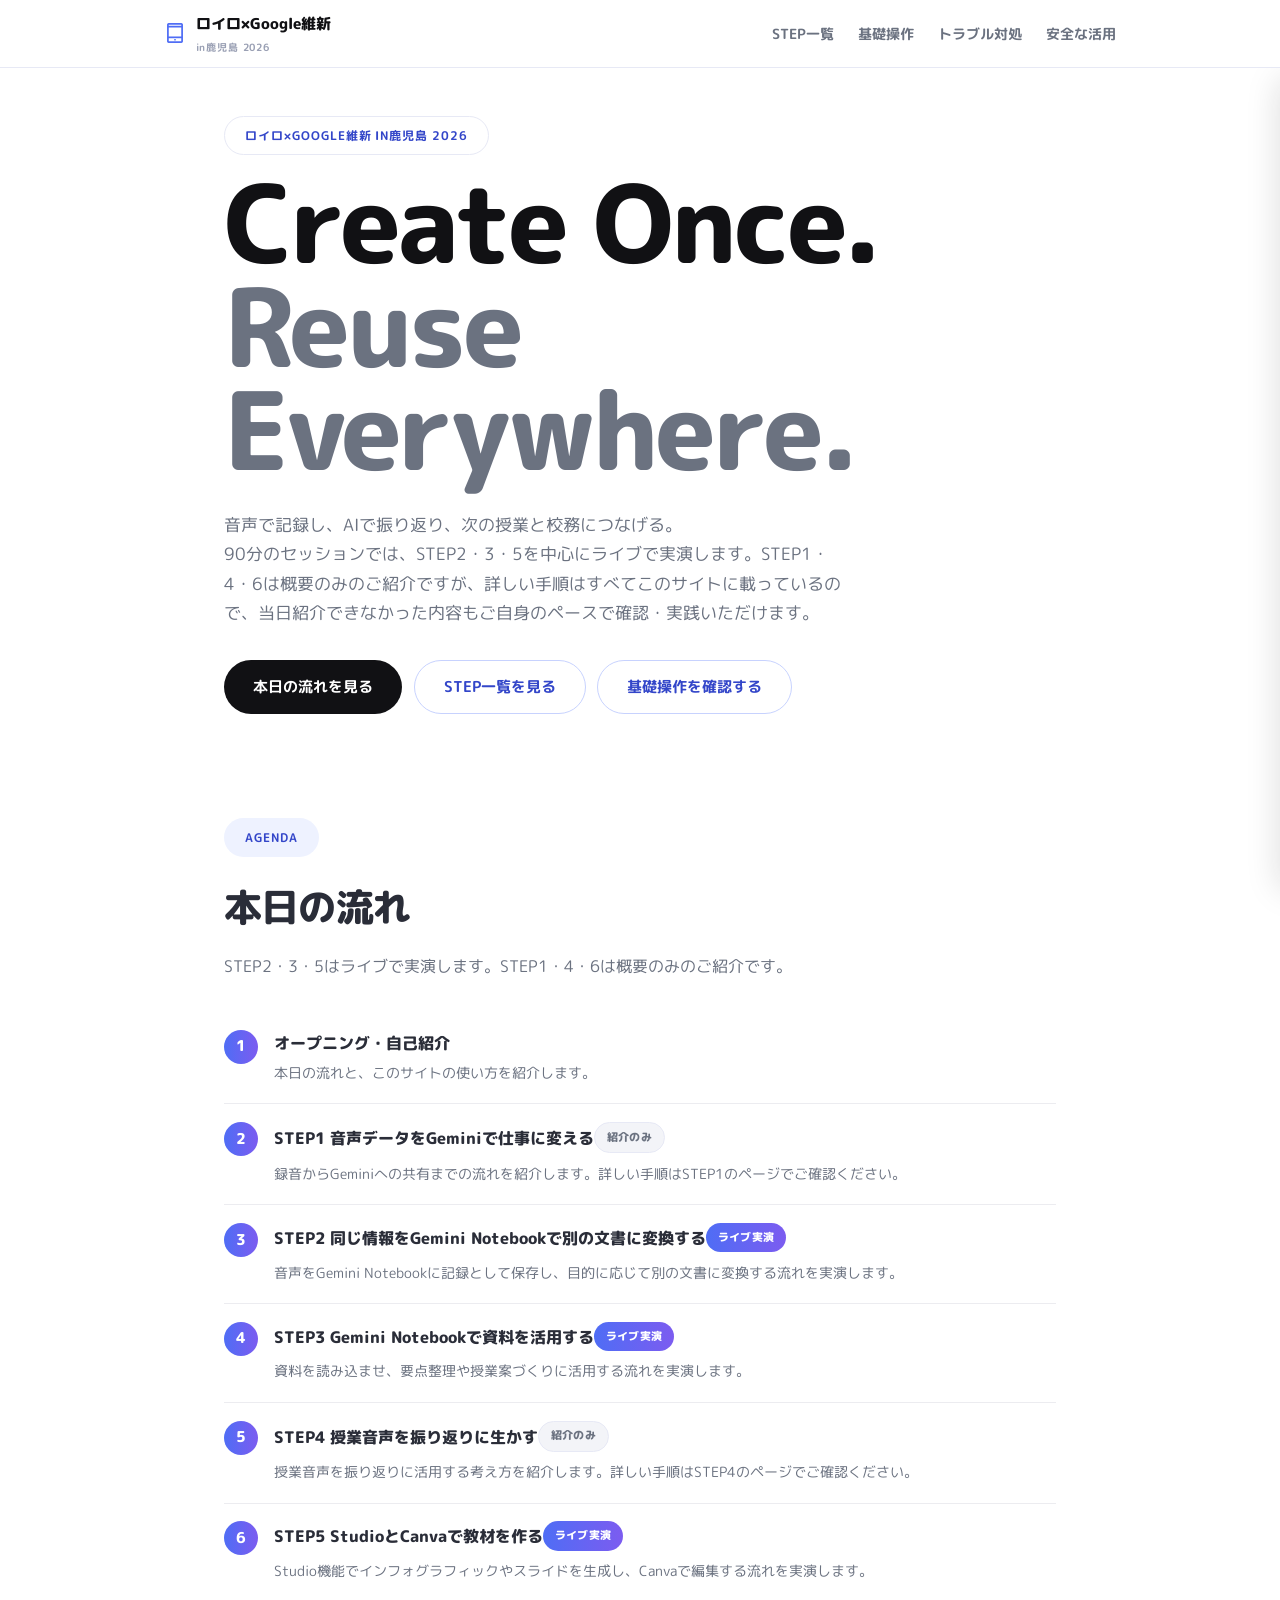
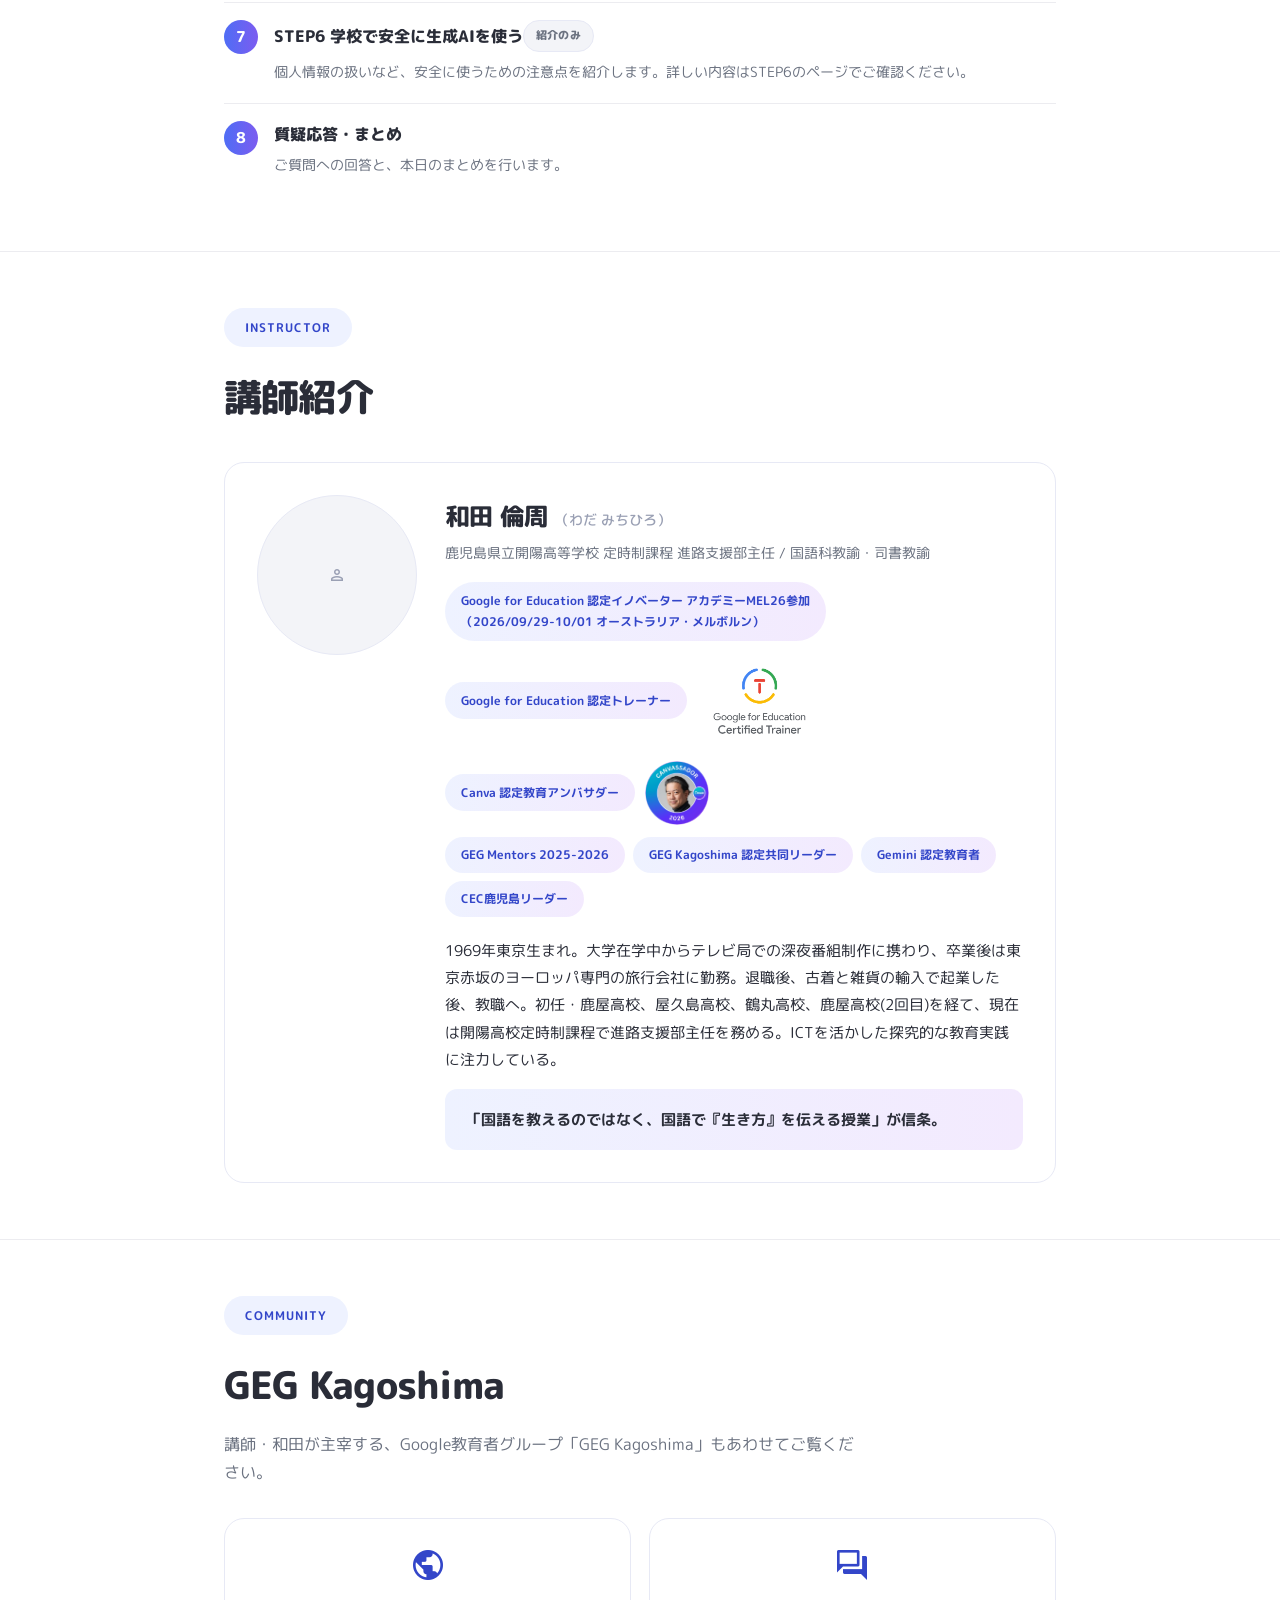
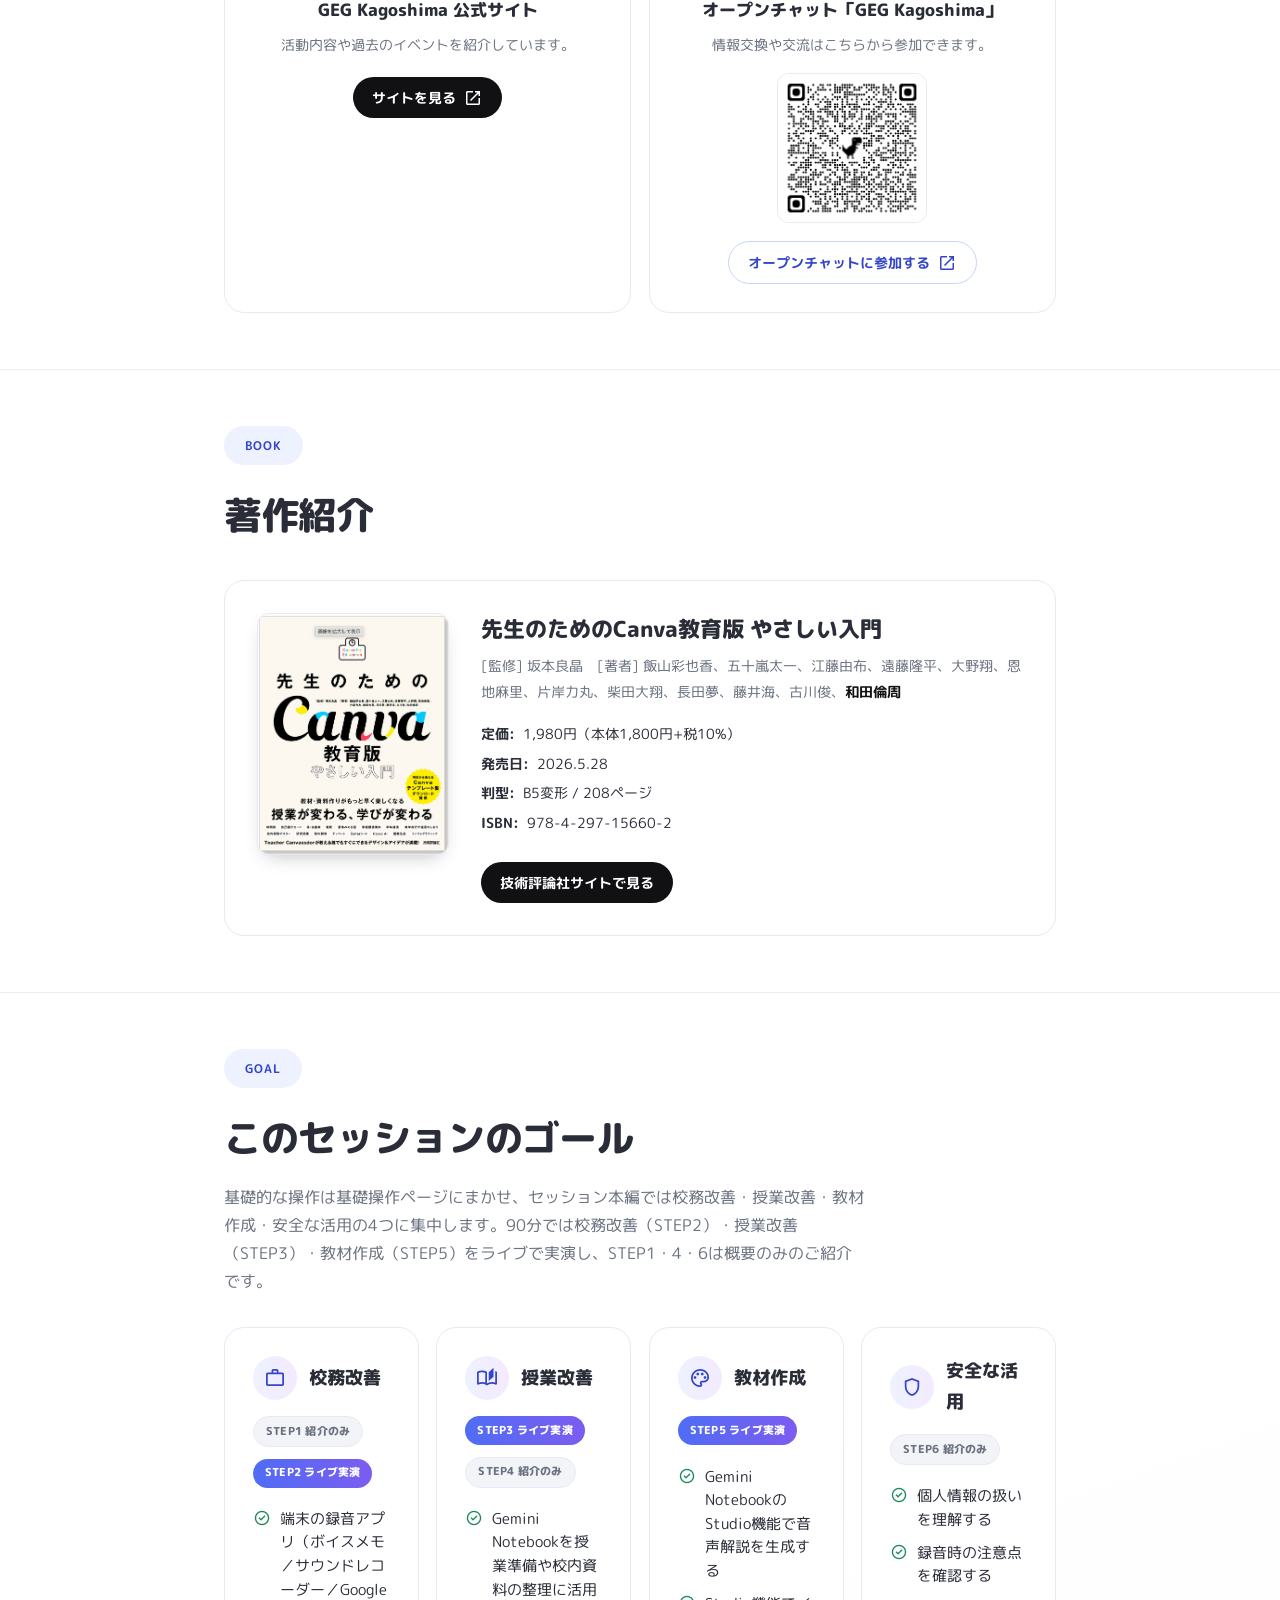
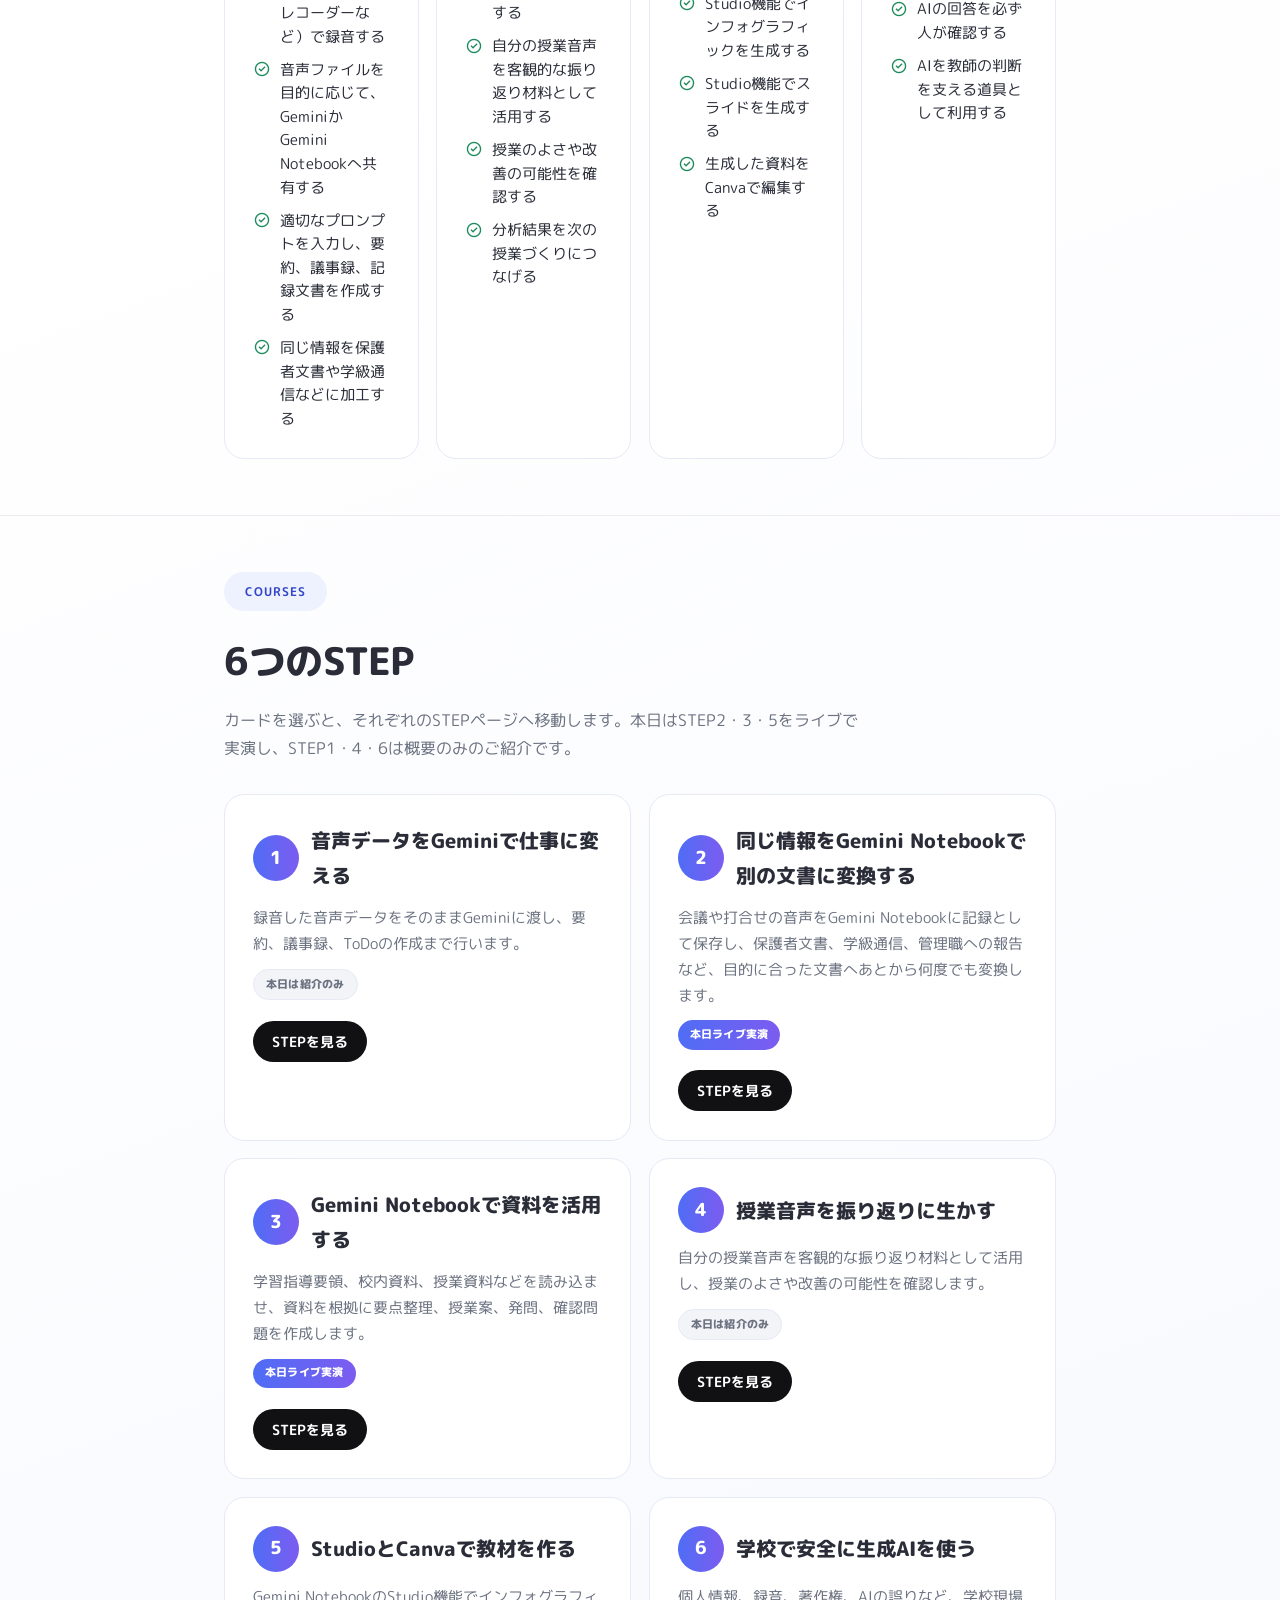
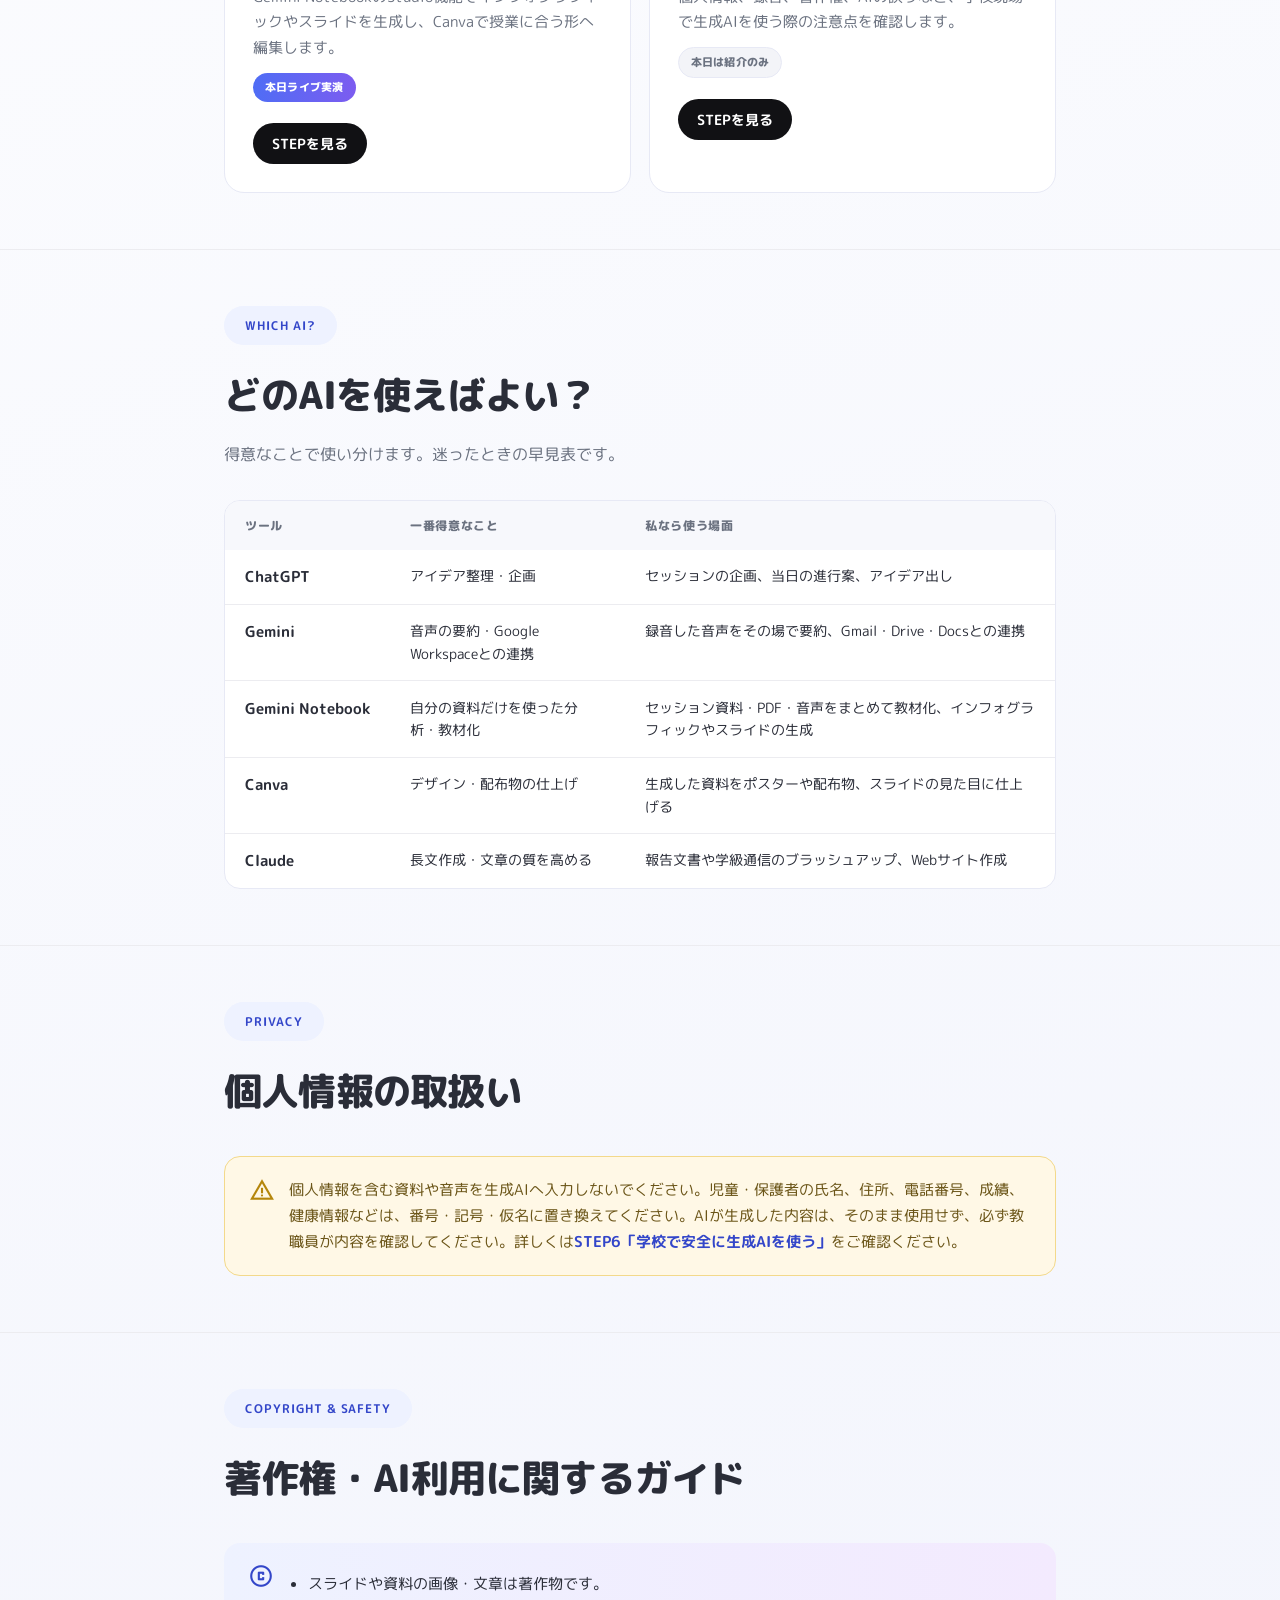
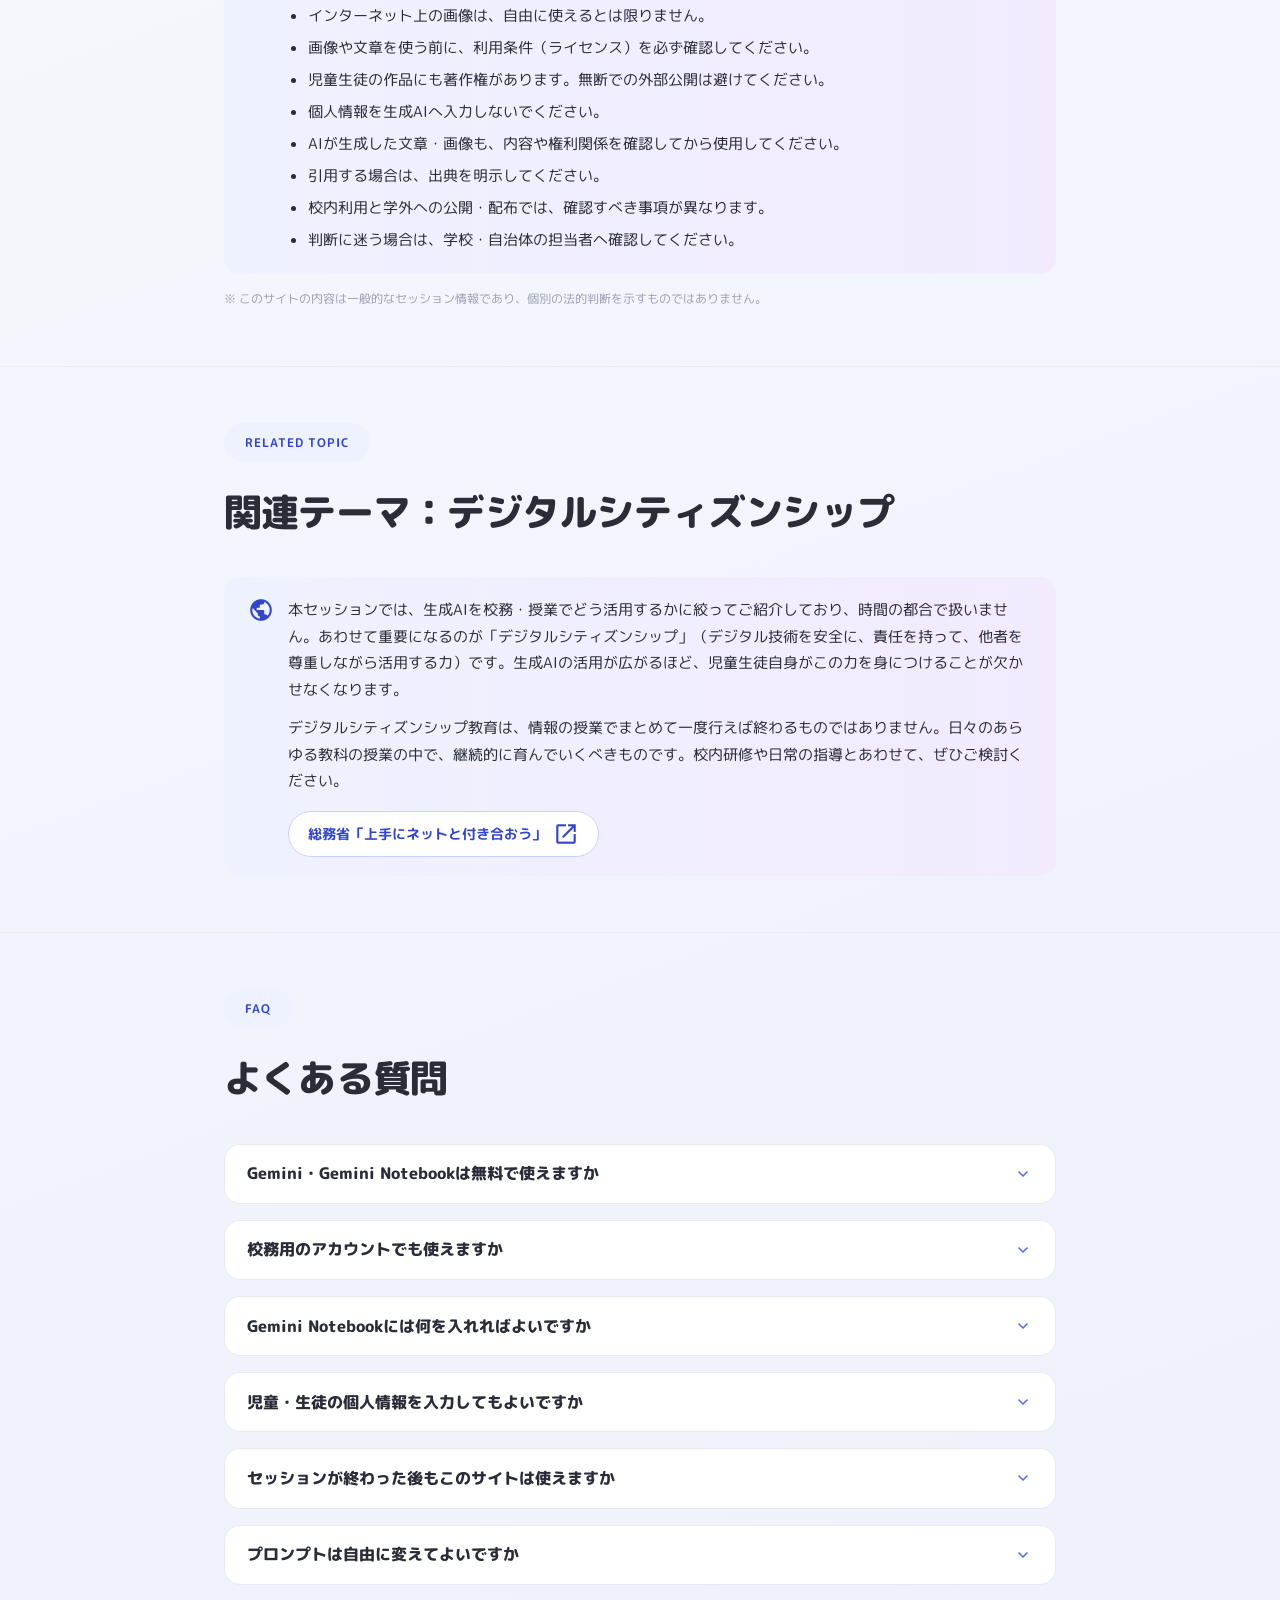
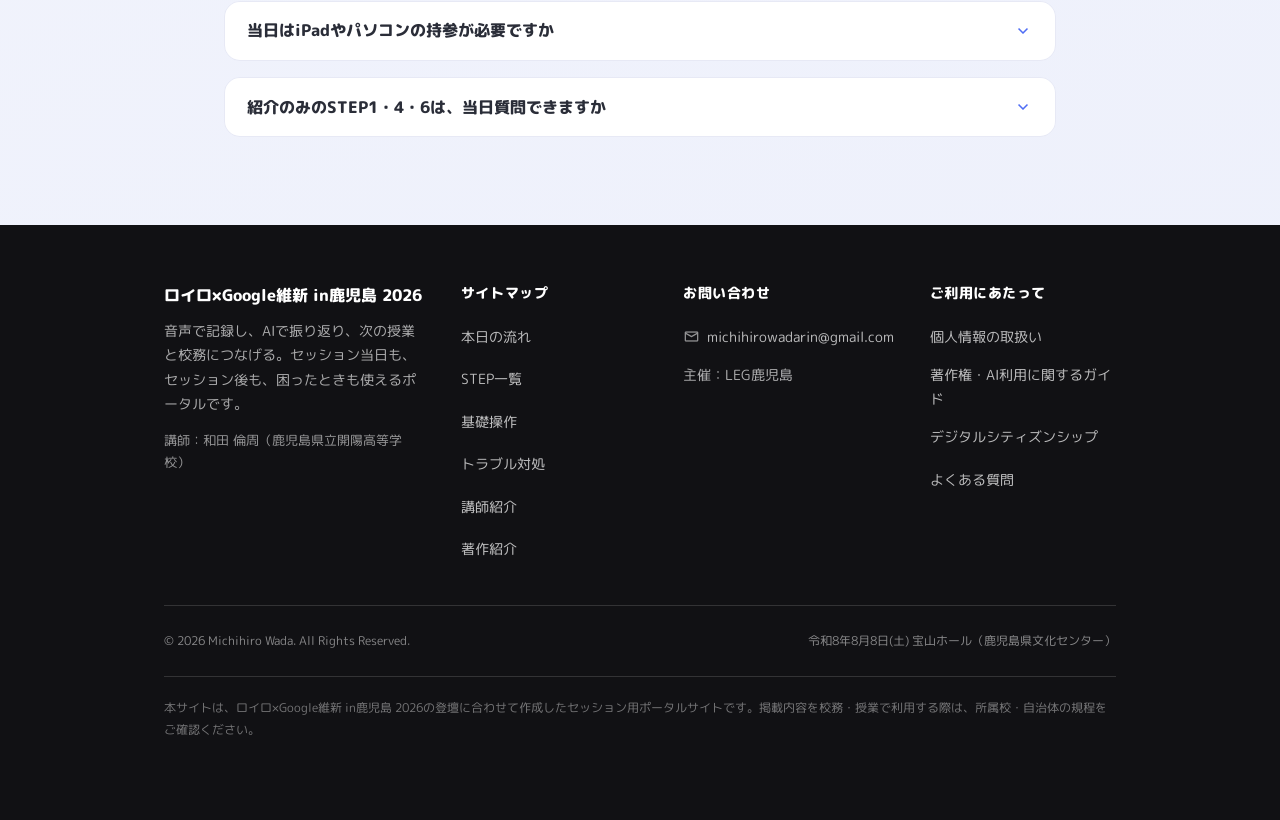
==== commit 73db5338: "v12" ====
--- a/index.html
+++ b/index.html
@@ -172,6 +172,34 @@
   </section>
   <!-- 講師プロフィール：ここまで -->
 
+  <!-- ===== GEG Kagoshima ===== -->
+  <section id="geg-kagoshima" class="block">
+    <div class="wrap">
+      <div class="section-head">
+        <p class="badge badge-solid">Community</p>
+        <h2 class="section-title">GEG Kagoshima</h2>
+        <p class="section-lead">講師・和田が主宰する、Google教育者グループ「GEG Kagoshima」もあわせてご覧ください。</p>
+      </div>
+      <div class="grid grid-2">
+        <div class="card card-hover" style="text-align:center;">
+          <span class="material-symbols-outlined" aria-hidden="true" style="font-size:36px;color:var(--color-blue-deep);">public</span>
+          <h3 style="font-size:1.05rem;font-weight:800;margin:0.75rem 0 0.5rem;">GEG Kagoshima 公式サイト</h3>
+          <p style="font-size:0.88rem;color:var(--color-text-sub);margin-bottom:1.25rem;">活動内容や過去のイベントを紹介しています。</p>
+          <a href="https://sites.google.com/view/gegkagoshima/home" target="_blank" rel="noopener noreferrer" class="btn btn-primary btn-sm">サイトを見る<span class="material-symbols-outlined" aria-hidden="true">open_in_new</span></a>
+        </div>
+        <div class="card card-hover" style="text-align:center;">
+          <span class="material-symbols-outlined" aria-hidden="true" style="font-size:36px;color:var(--color-blue-deep);">forum</span>
+          <h3 style="font-size:1.05rem;font-weight:800;margin:0.75rem 0 0.5rem;">オープンチャット「GEG Kagoshima」</h3>
+          <p style="font-size:0.88rem;color:var(--color-text-sub);margin-bottom:1rem;">情報交換や交流はこちらから参加できます。</p>
+          <img src="assets/images/geg-kagoshima-openchat-qr.png" alt="オープンチャット「GEG Kagoshima」の2次元コード" style="width:150px;height:150px;border-radius:var(--radius-sm);border:1px solid var(--color-border);margin:0 auto 1.1rem;">
+          <div>
+            <a href="https://line.me/ti/g2/Pwwke5DQvLdhLTGbjRpW8tiCzJDBFAW6TbmOIQ?utm_source=invitation&amp;utm_medium=link_copy&amp;utm_campaign=default" target="_blank" rel="noopener noreferrer" class="btn btn-outline btn-sm">オープンチャットに参加する<span class="material-symbols-outlined" aria-hidden="true">open_in_new</span></a>
+          </div>
+        </div>
+      </div>
+    </div>
+  </section>
+
   <!-- 著作情報：ここから編集 -->
   <!-- ===== 著作紹介 ===== -->
   <section id="book" class="block">
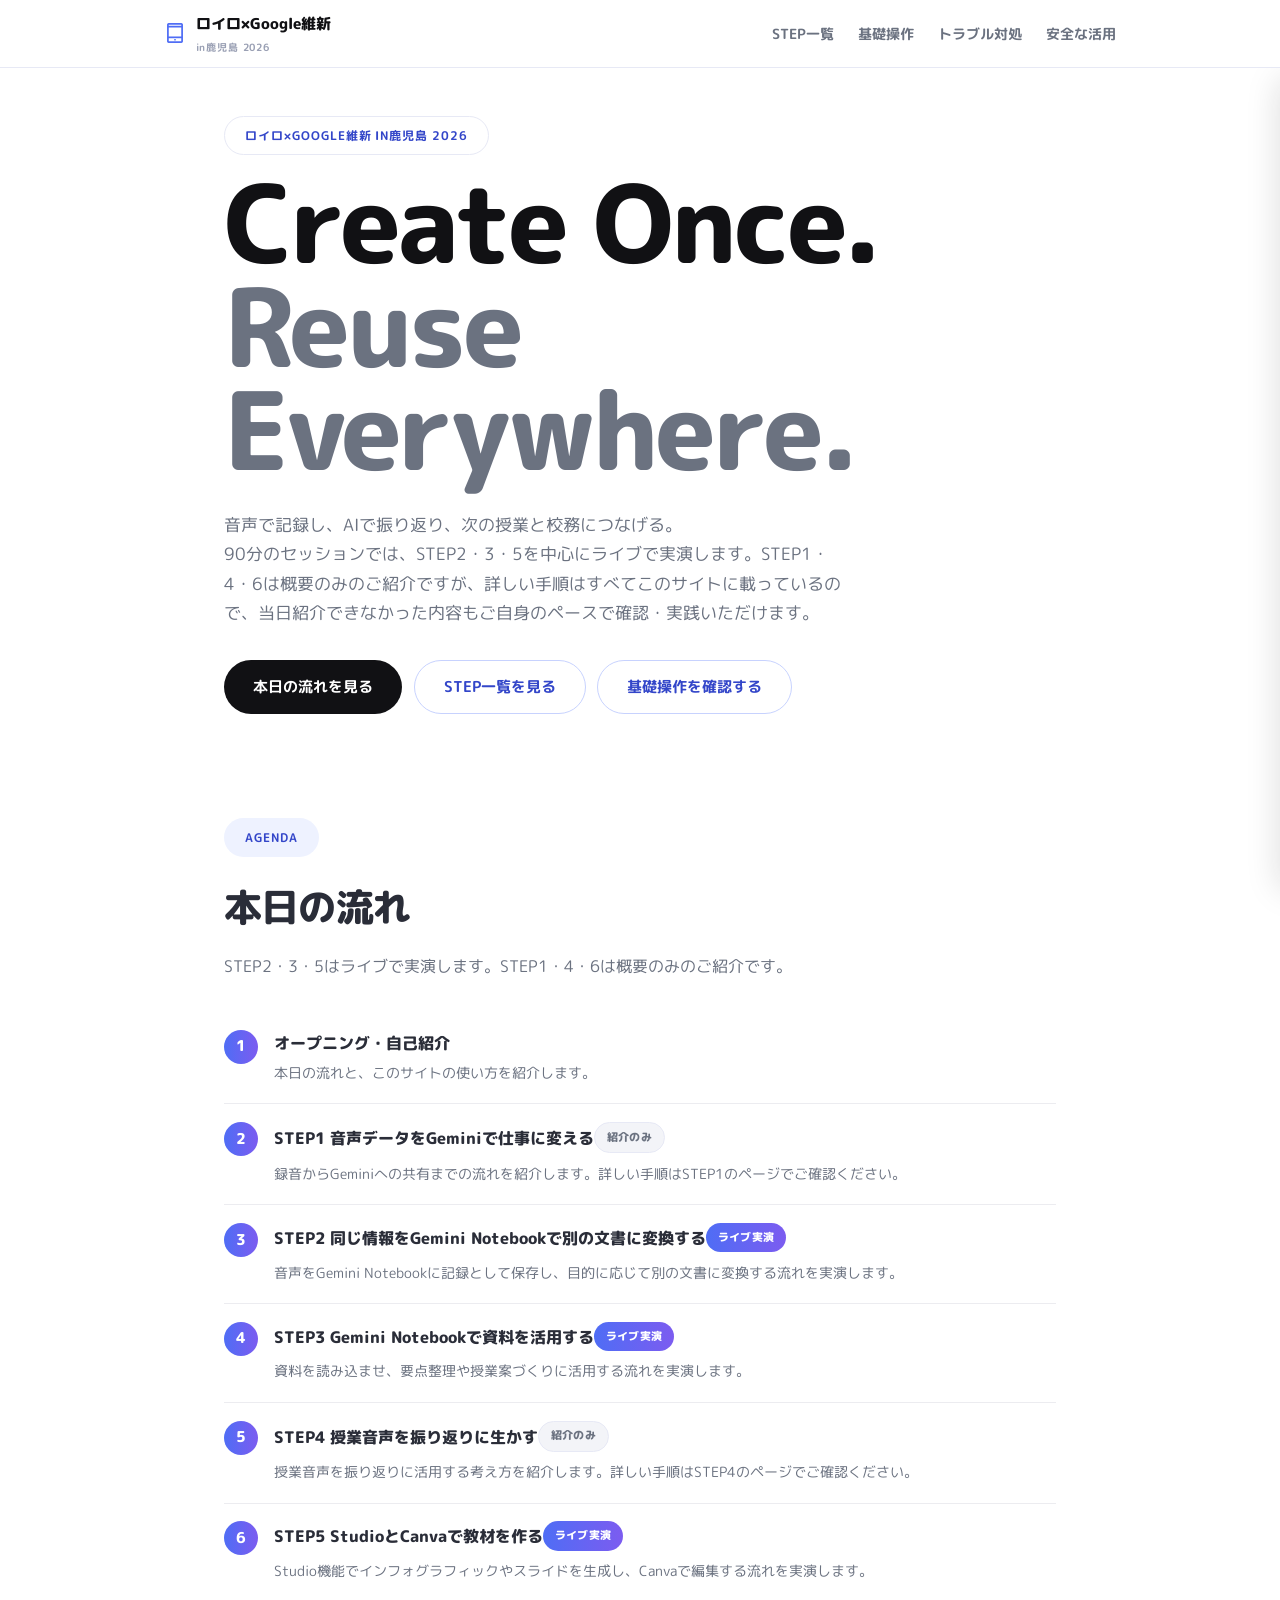
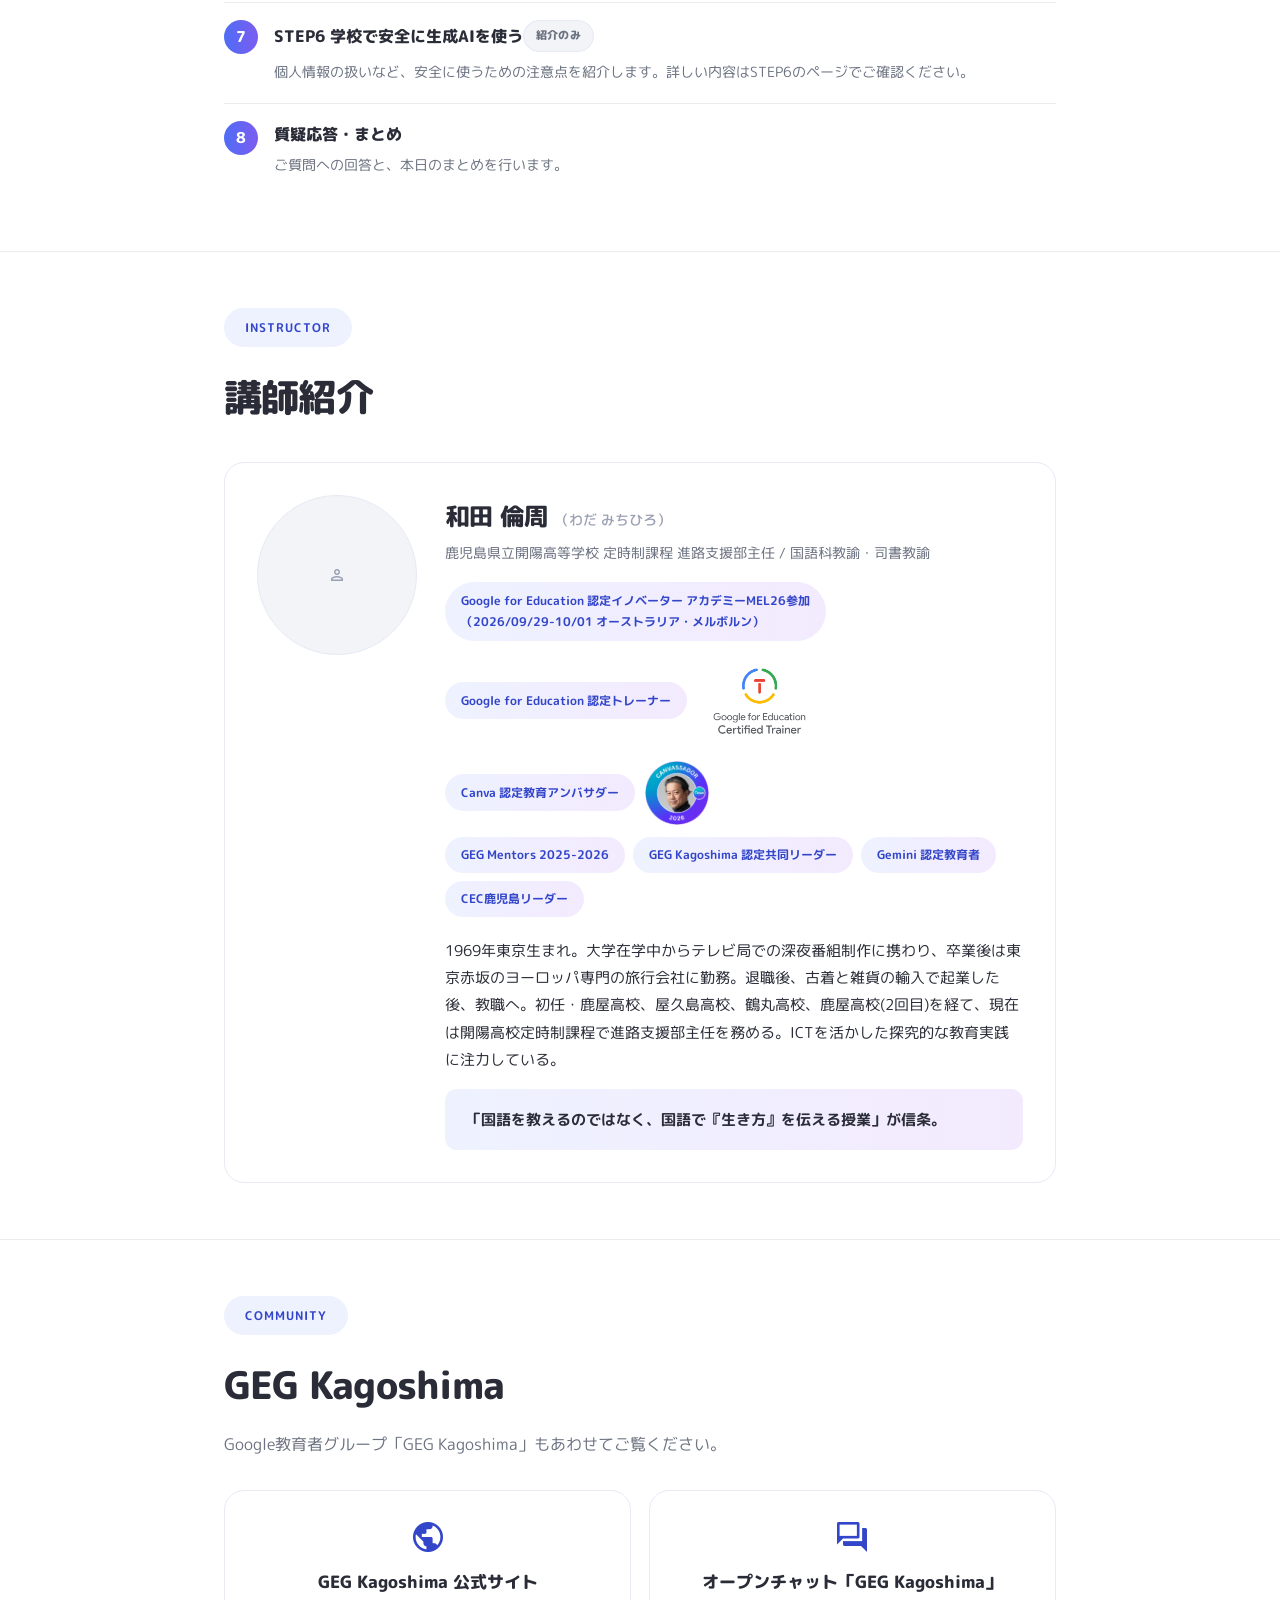
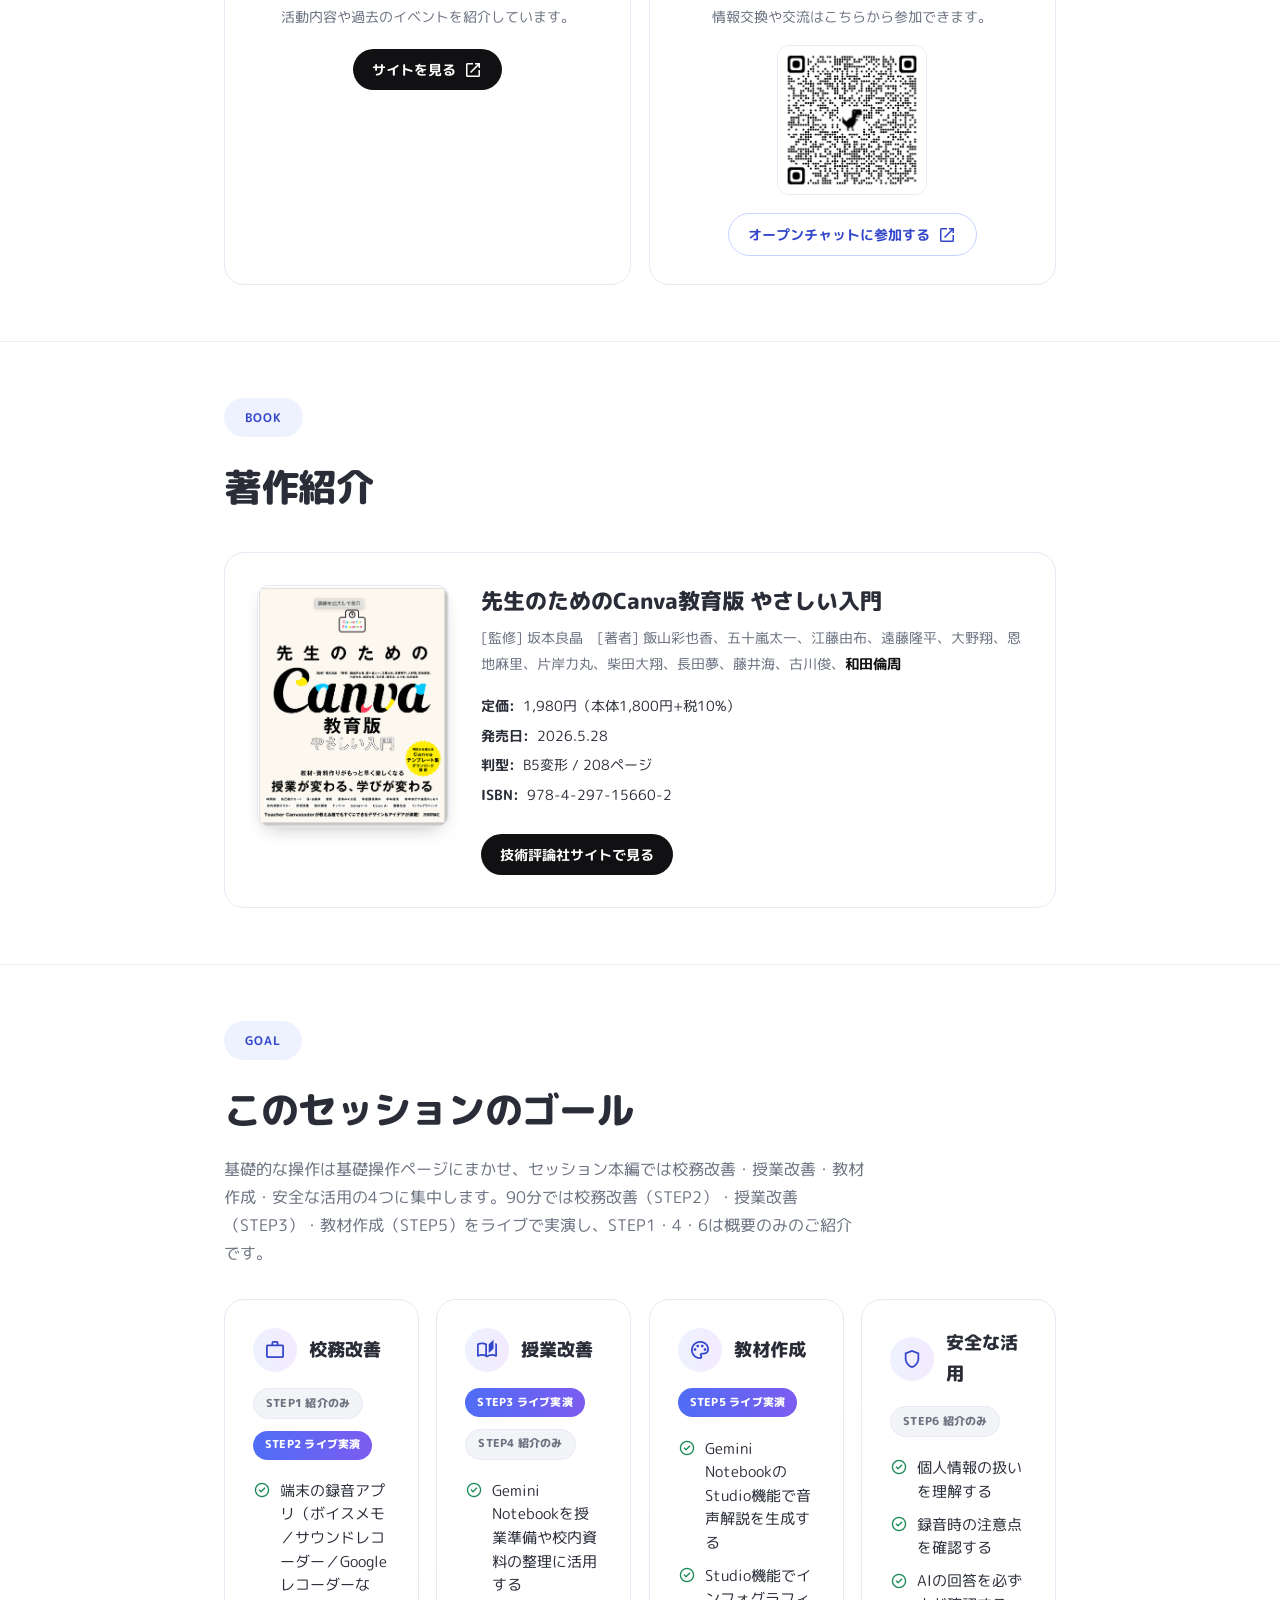
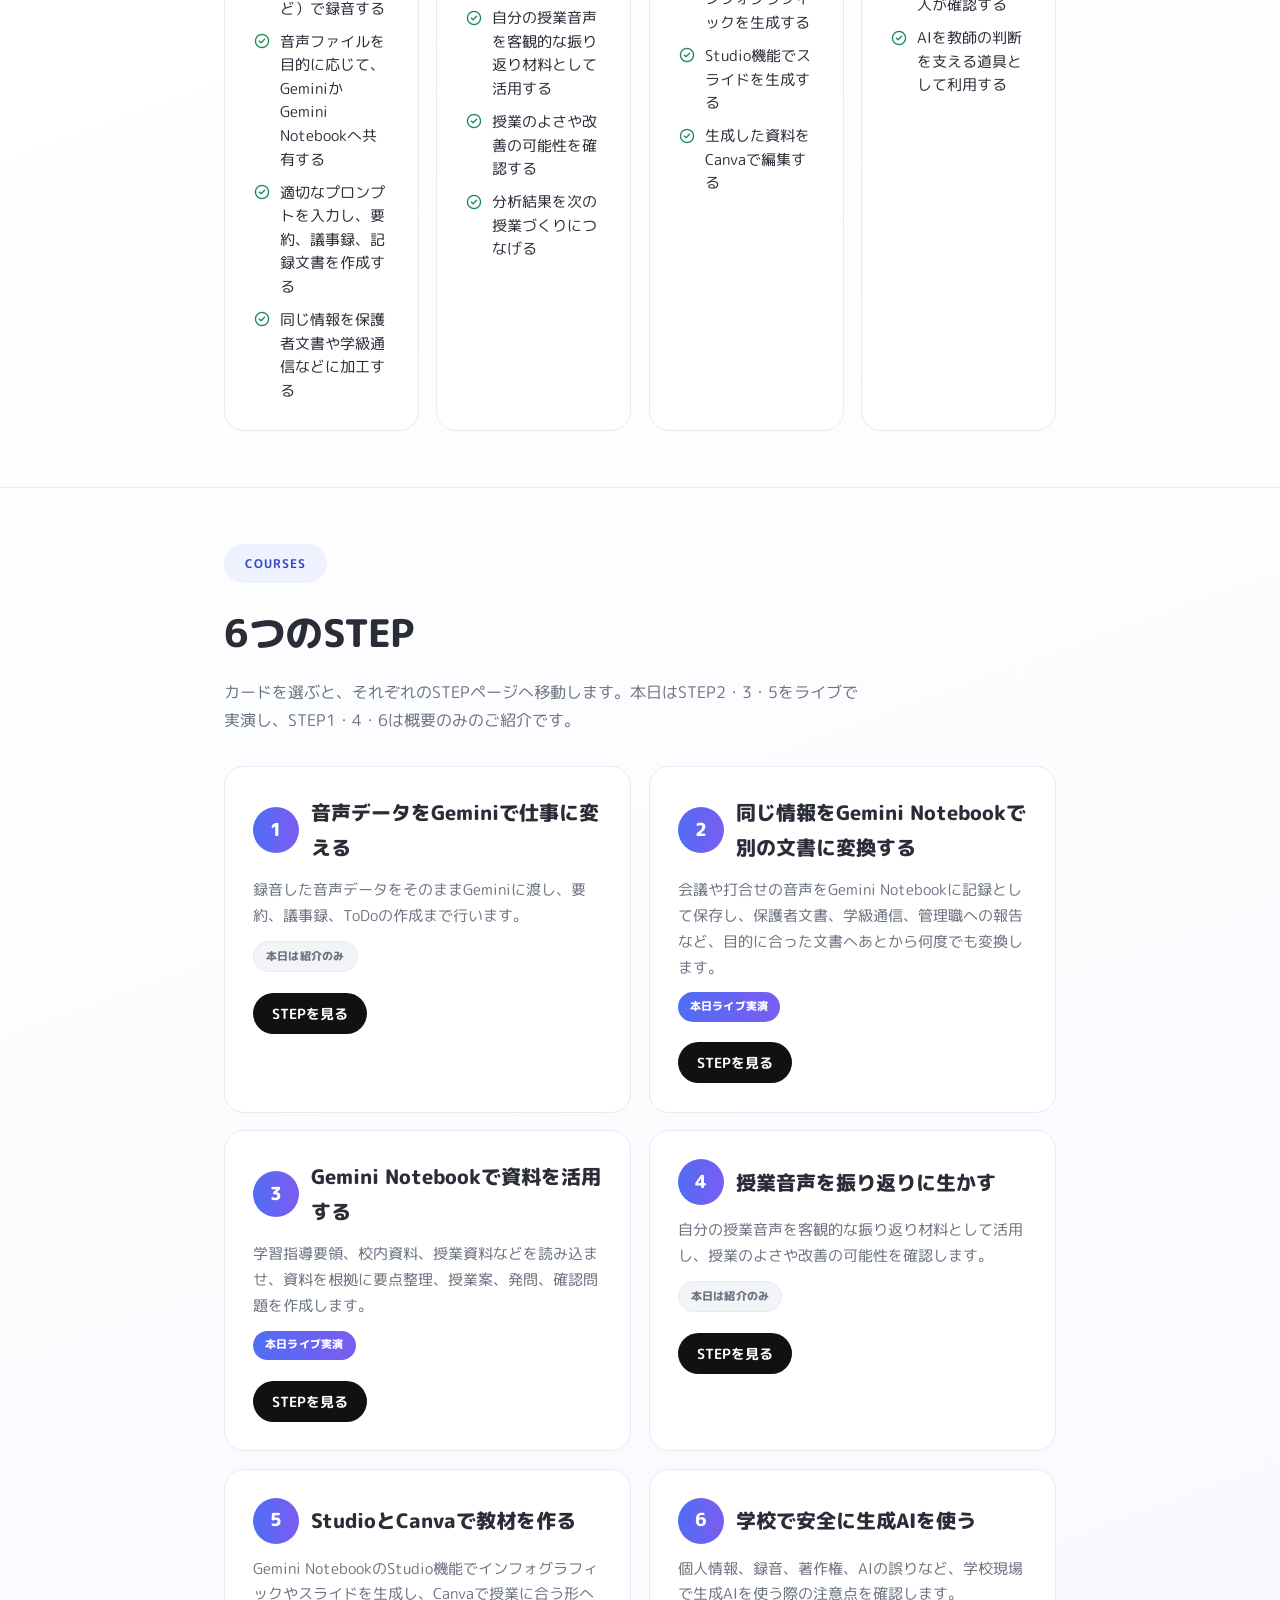
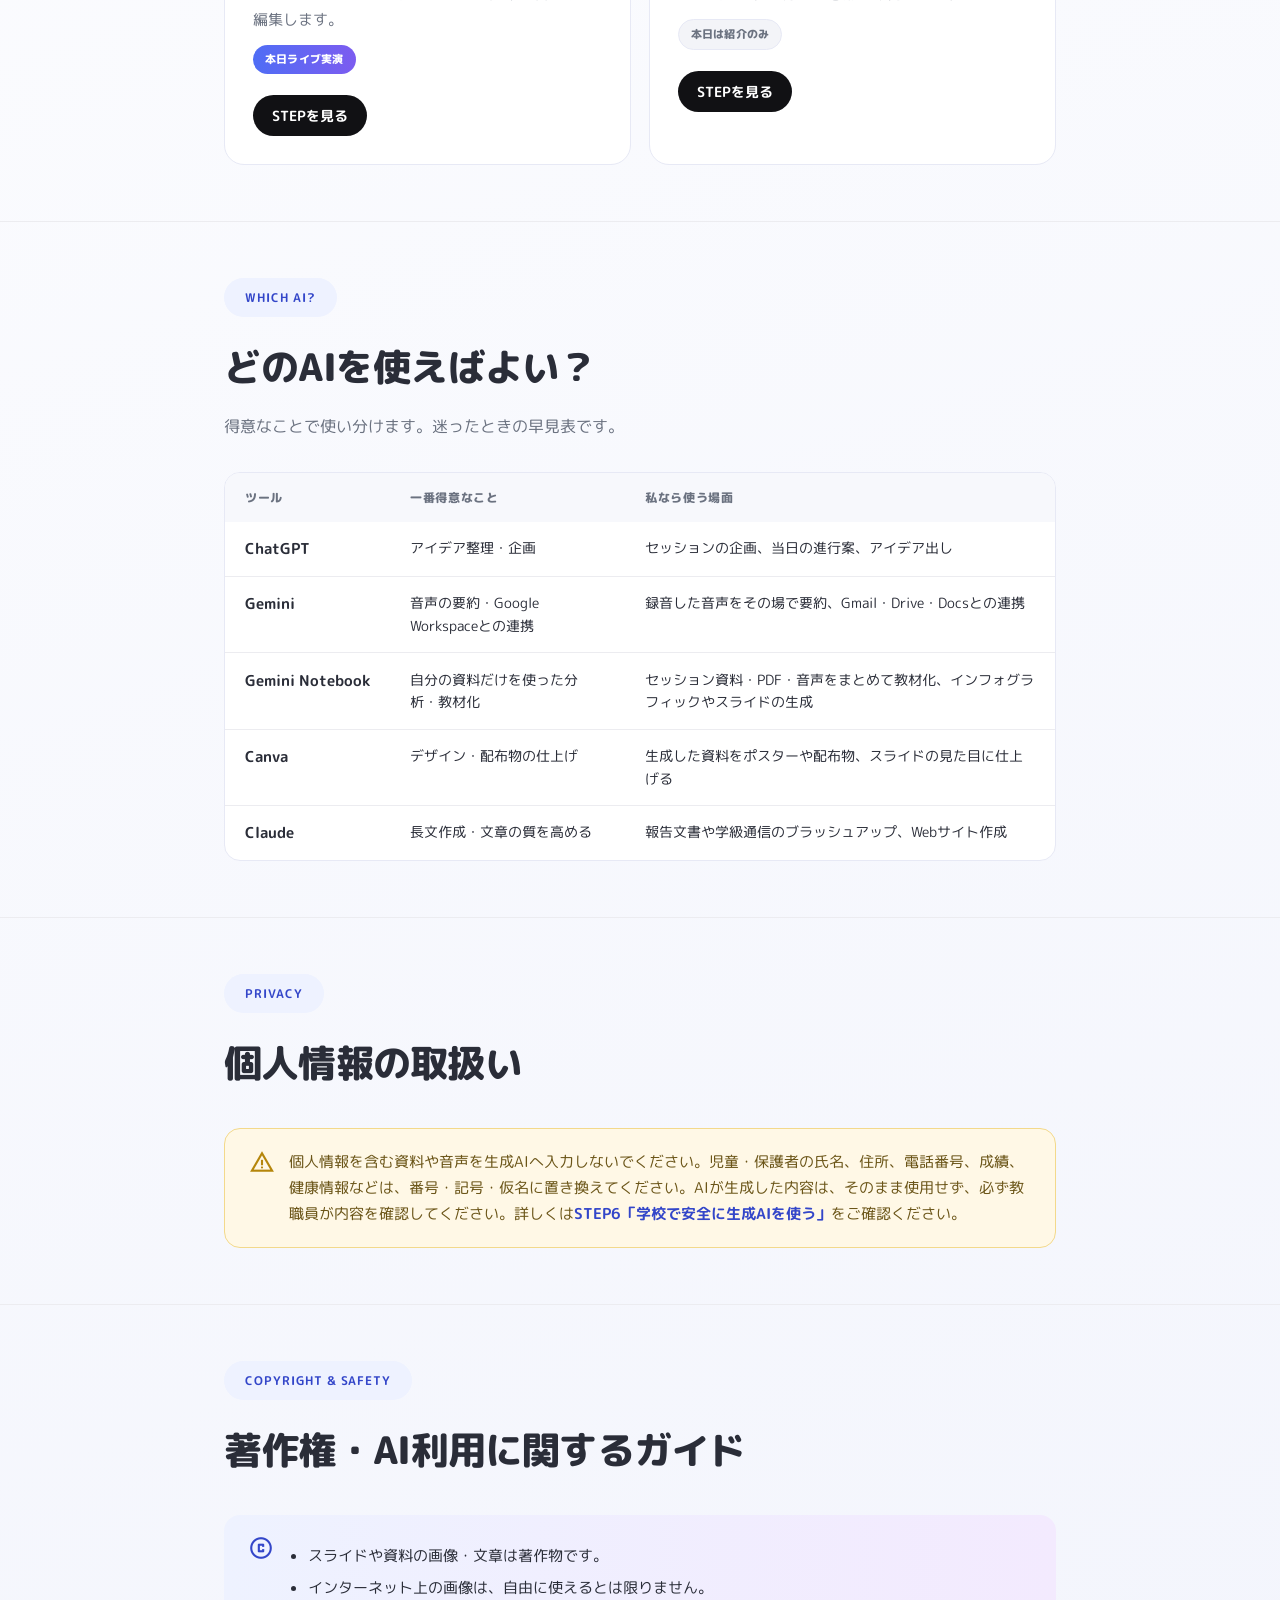
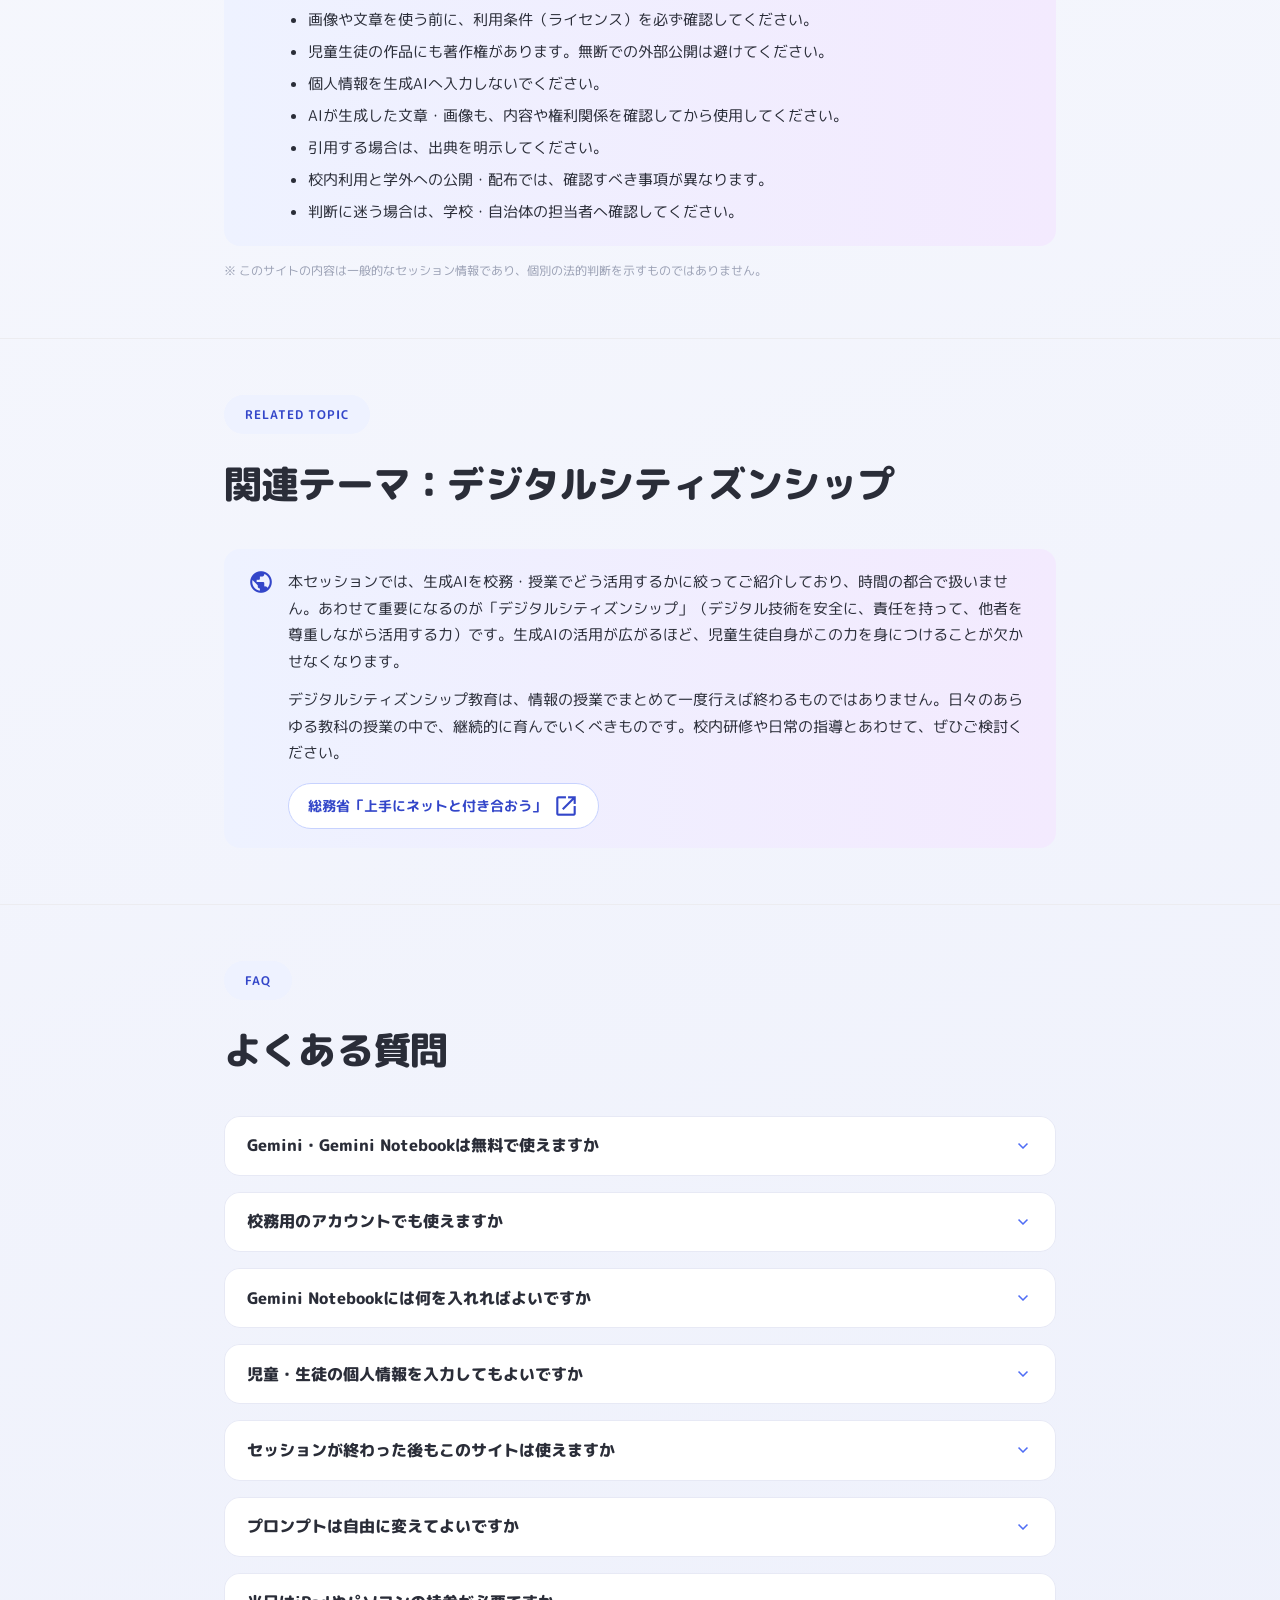
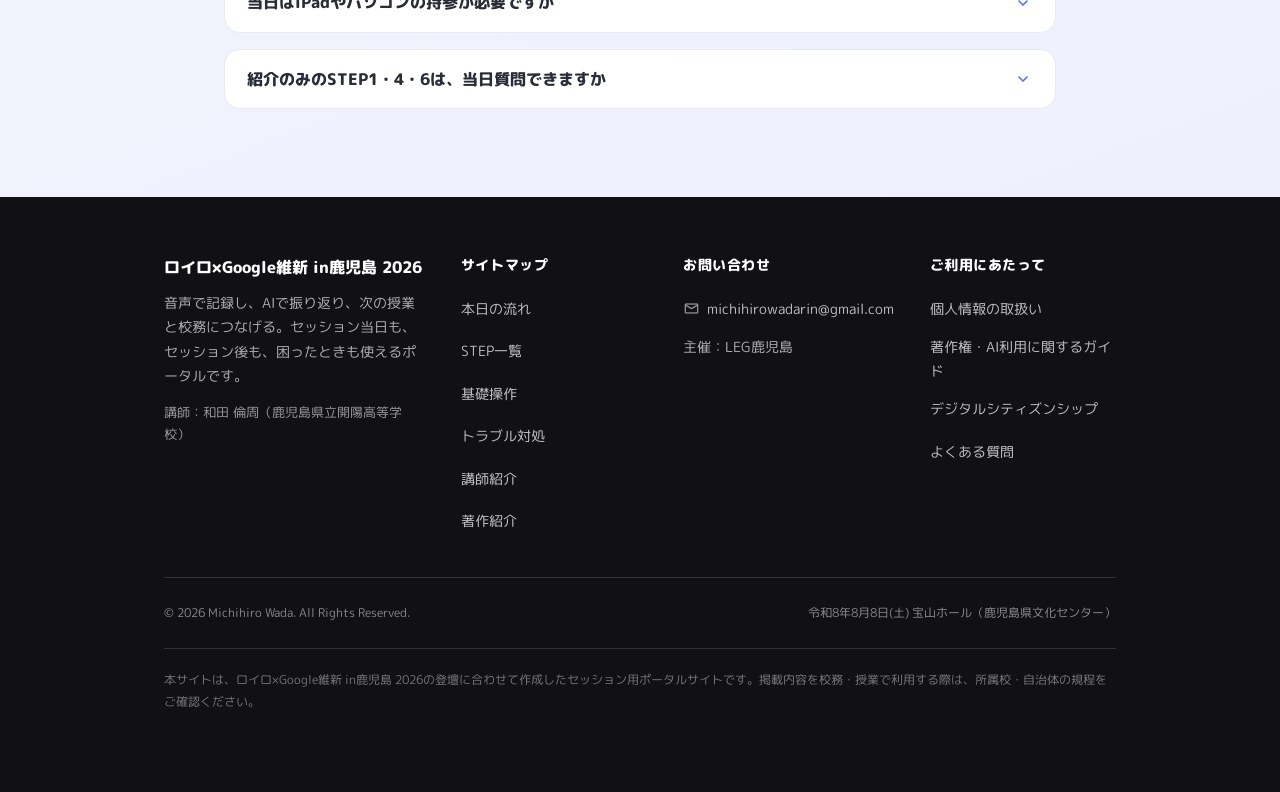
==== commit 5a114f30: "v13" ====
--- a/index.html
+++ b/index.html
@@ -178,7 +178,7 @@
       <div class="section-head">
         <p class="badge badge-solid">Community</p>
         <h2 class="section-title">GEG Kagoshima</h2>
-        <p class="section-lead">講師・和田が主宰する、Google教育者グループ「GEG Kagoshima」もあわせてご覧ください。</p>
+        <p class="section-lead">Google教育者グループ「GEG Kagoshima」もあわせてご覧ください。</p>
       </div>
       <div class="grid grid-2">
         <div class="card card-hover" style="text-align:center;">
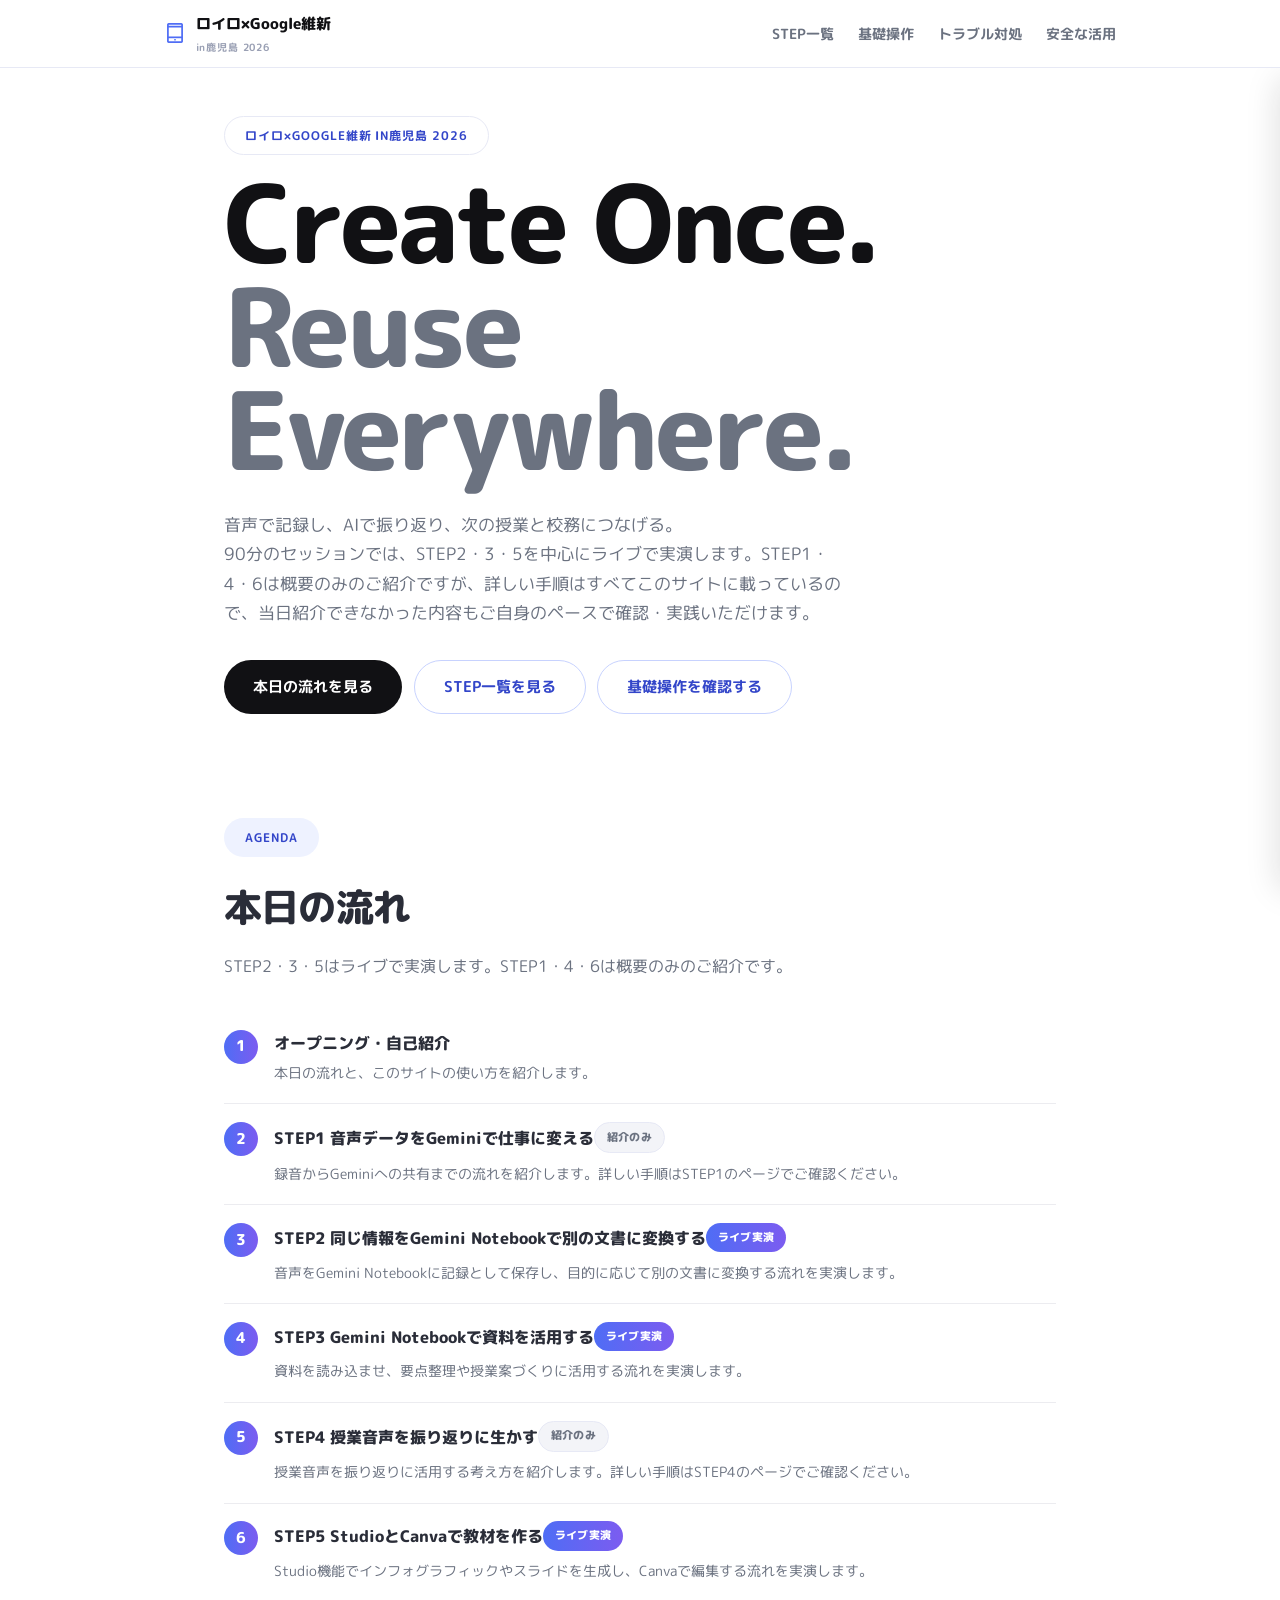
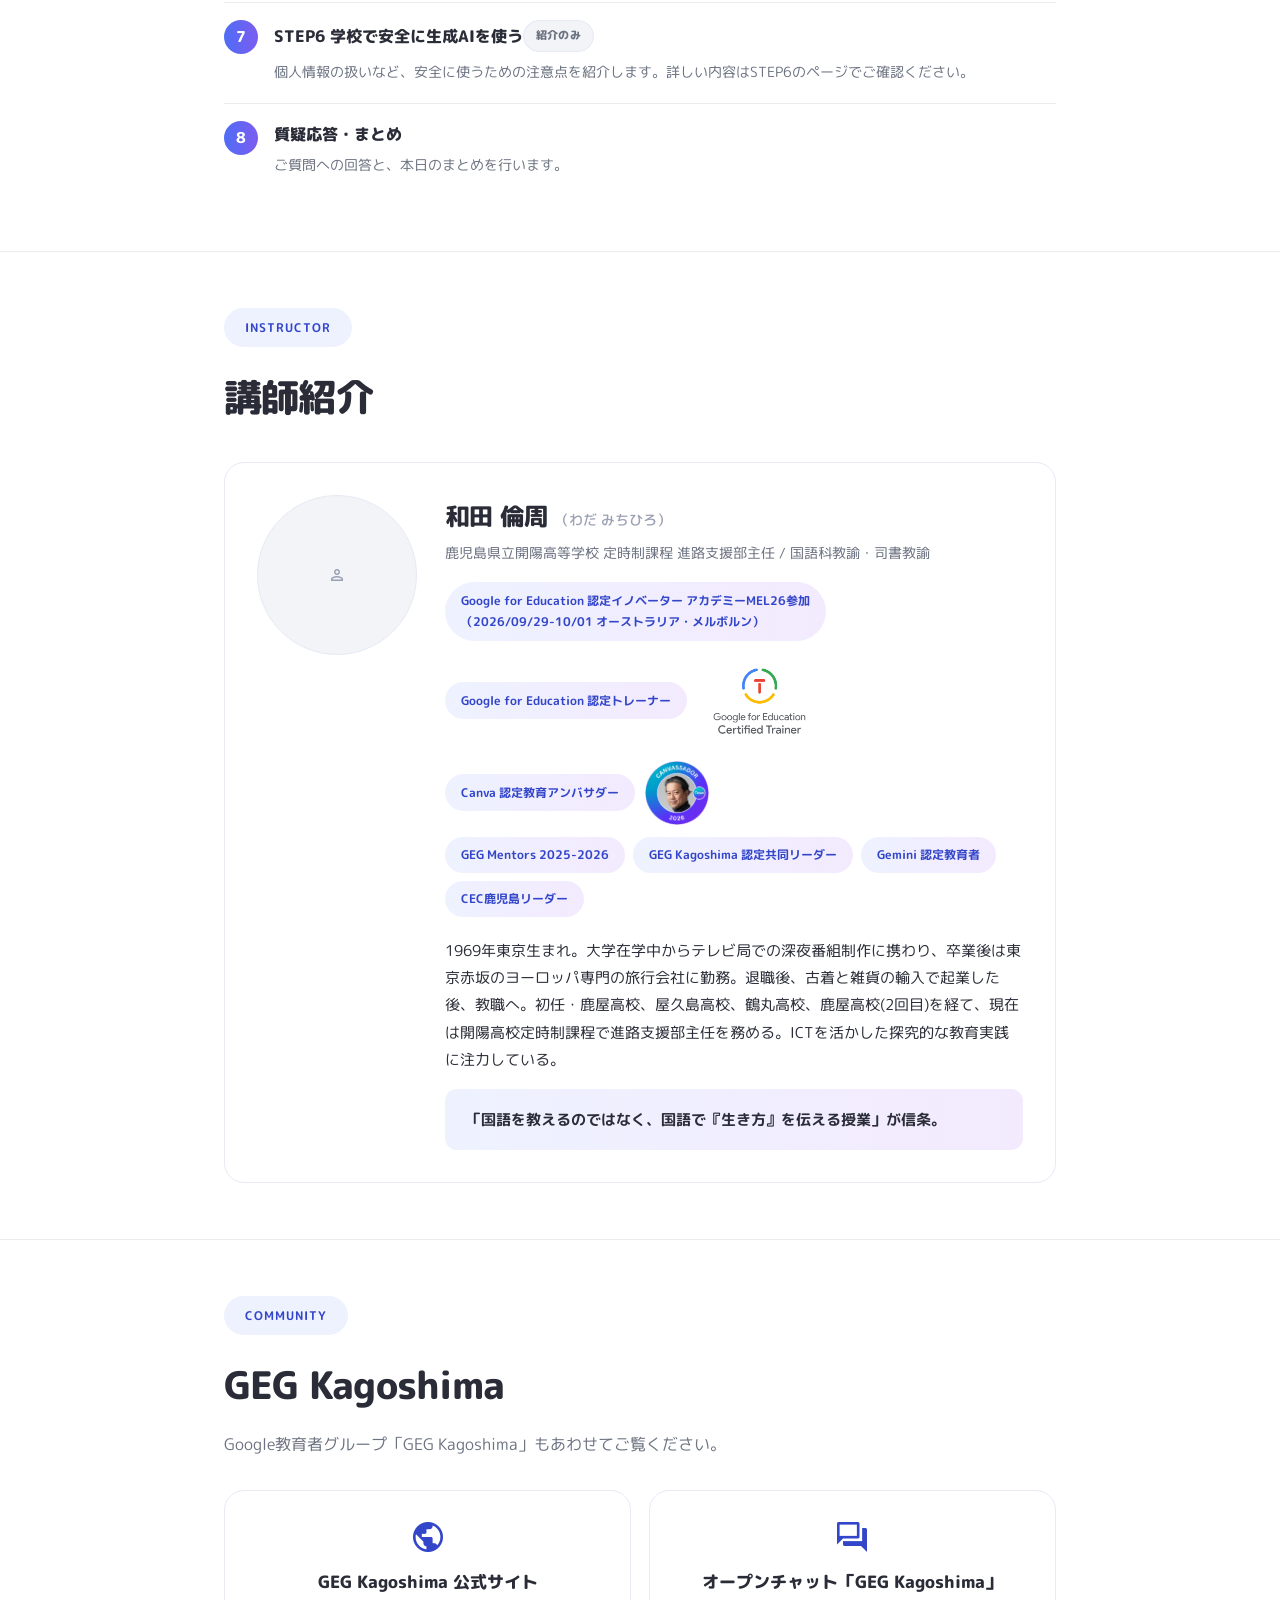
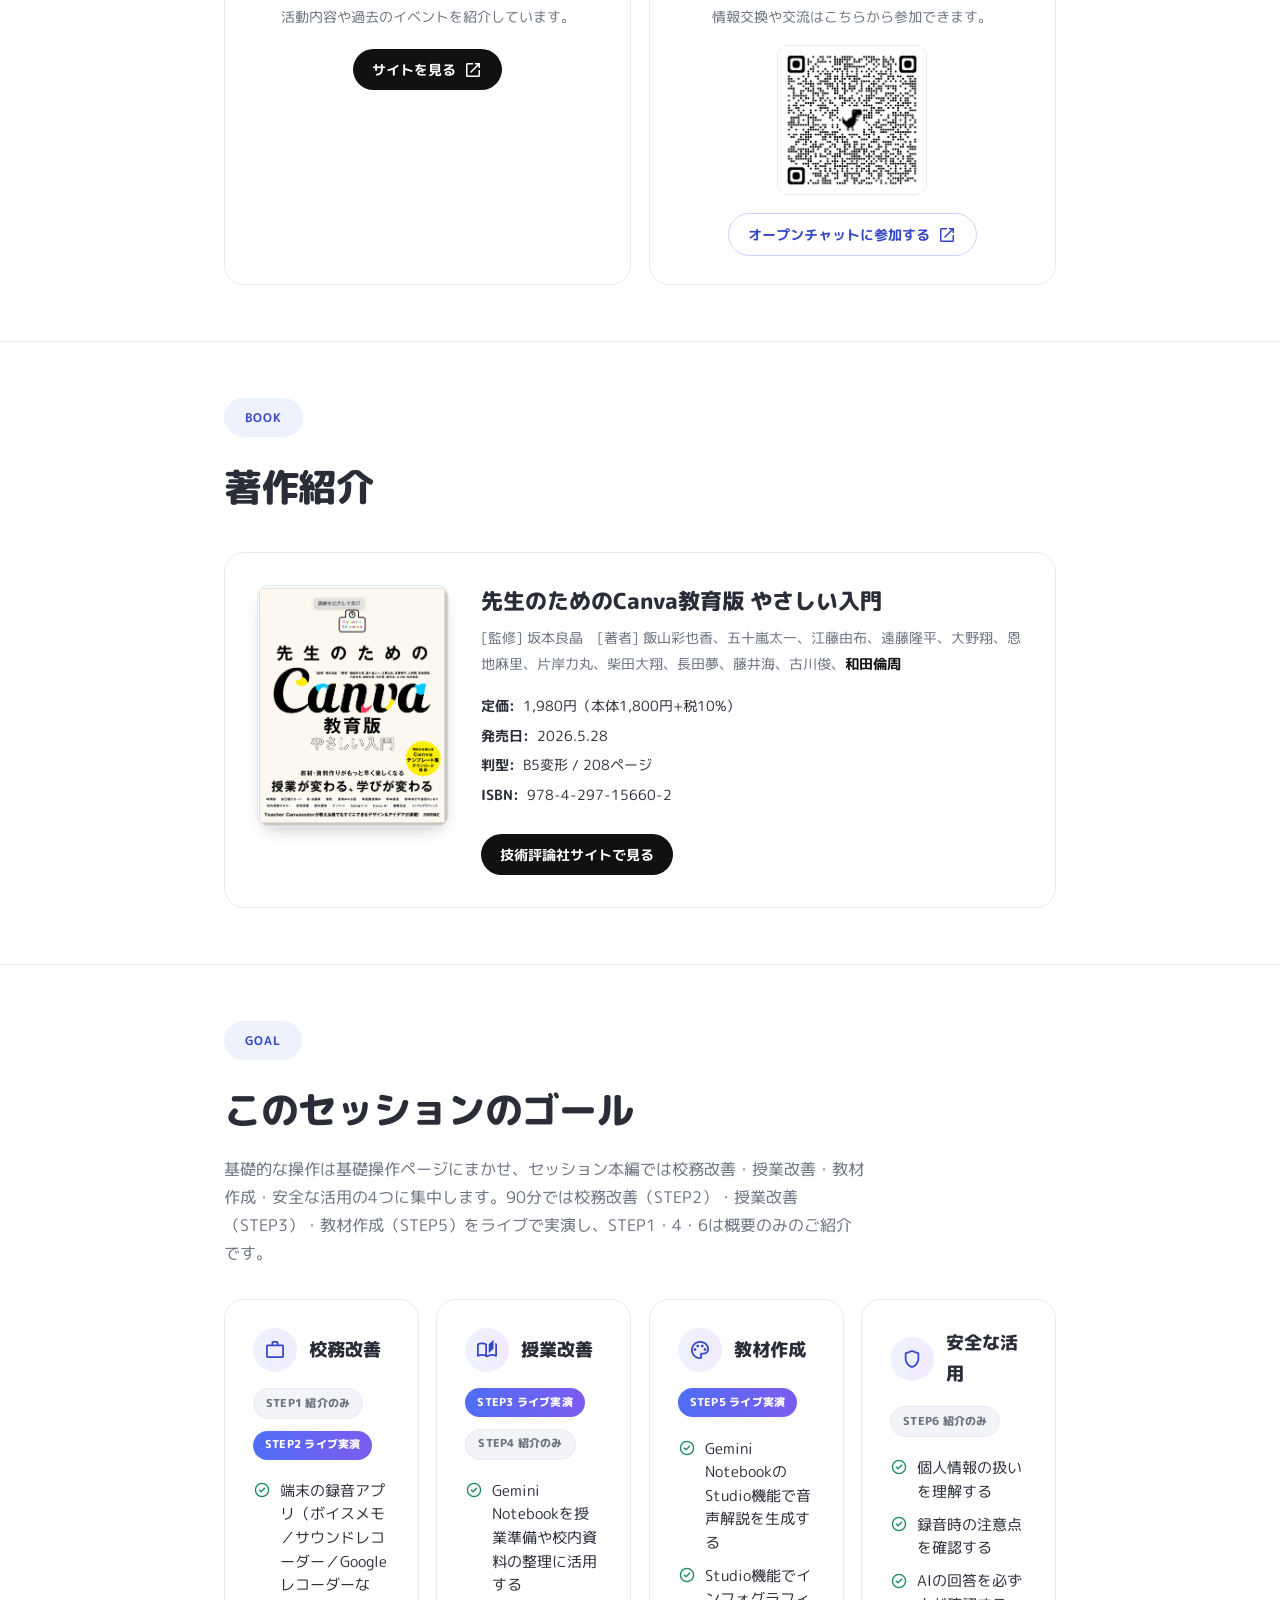
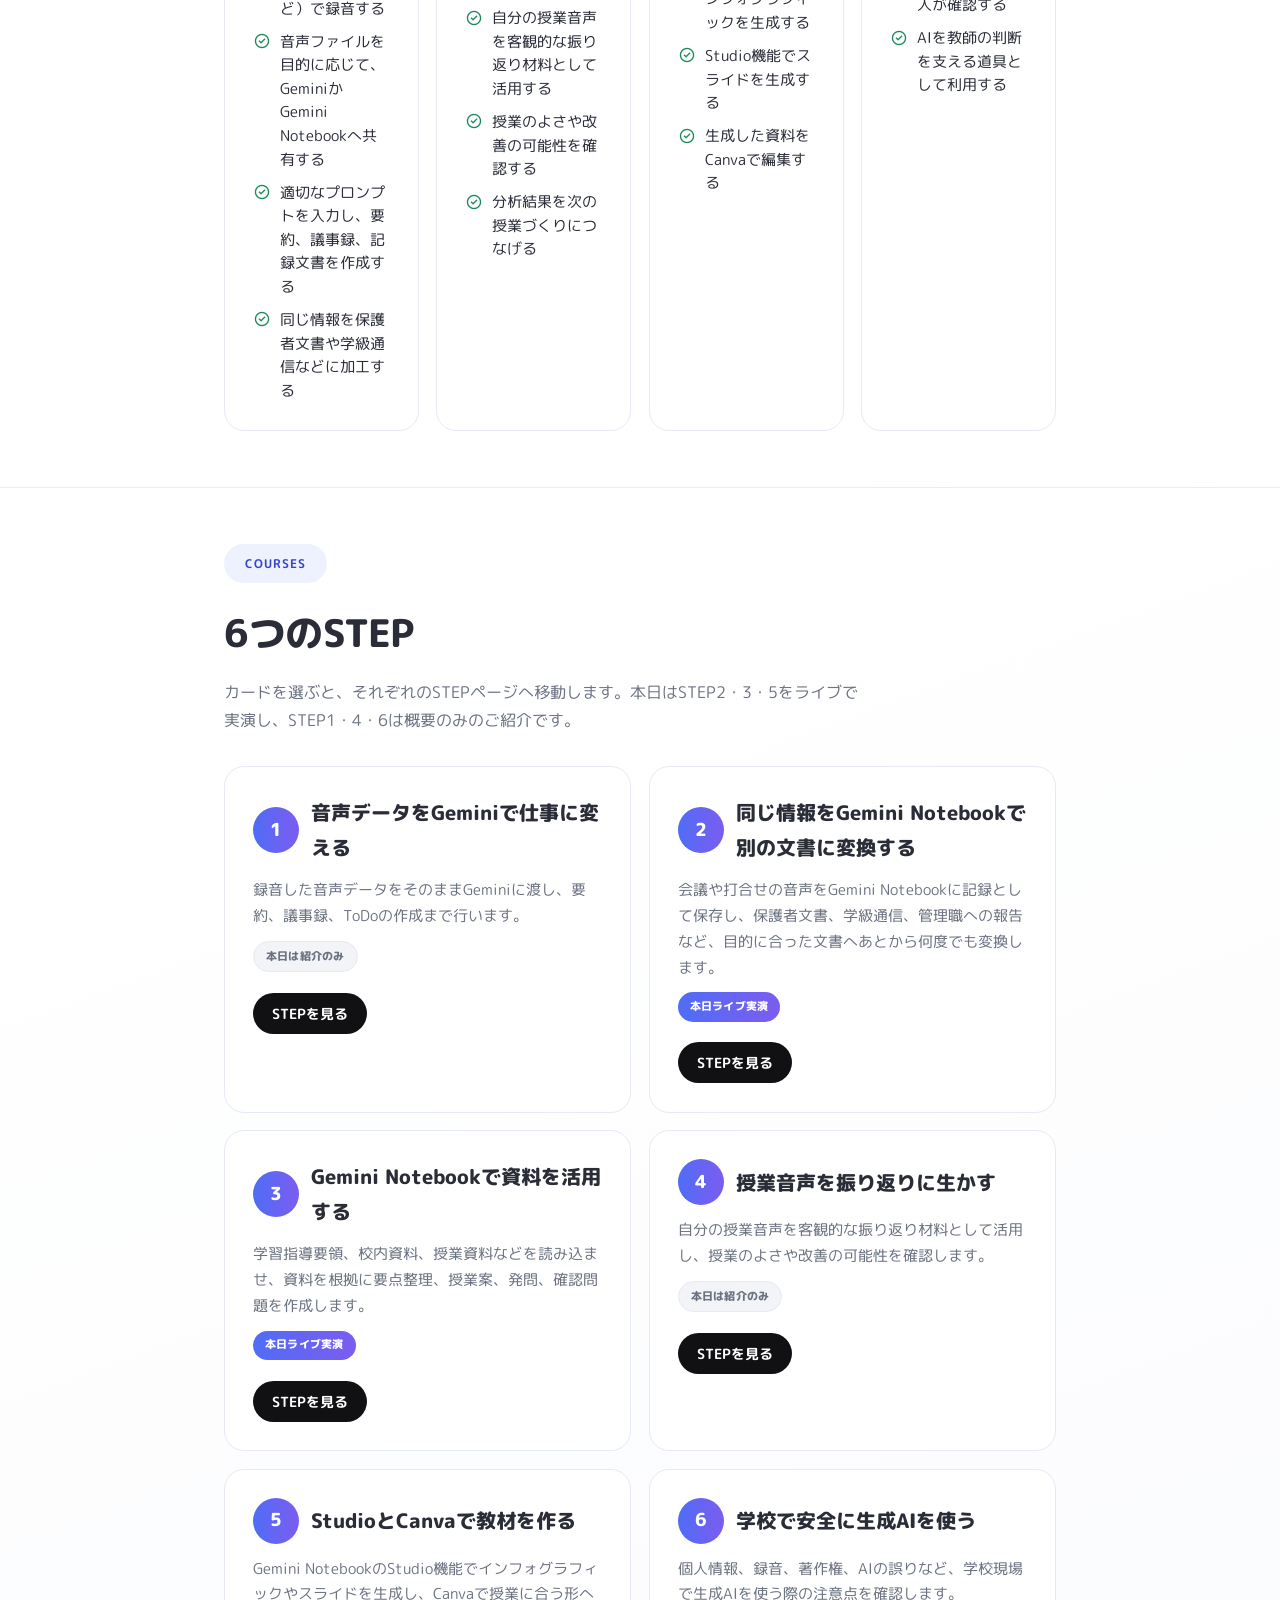
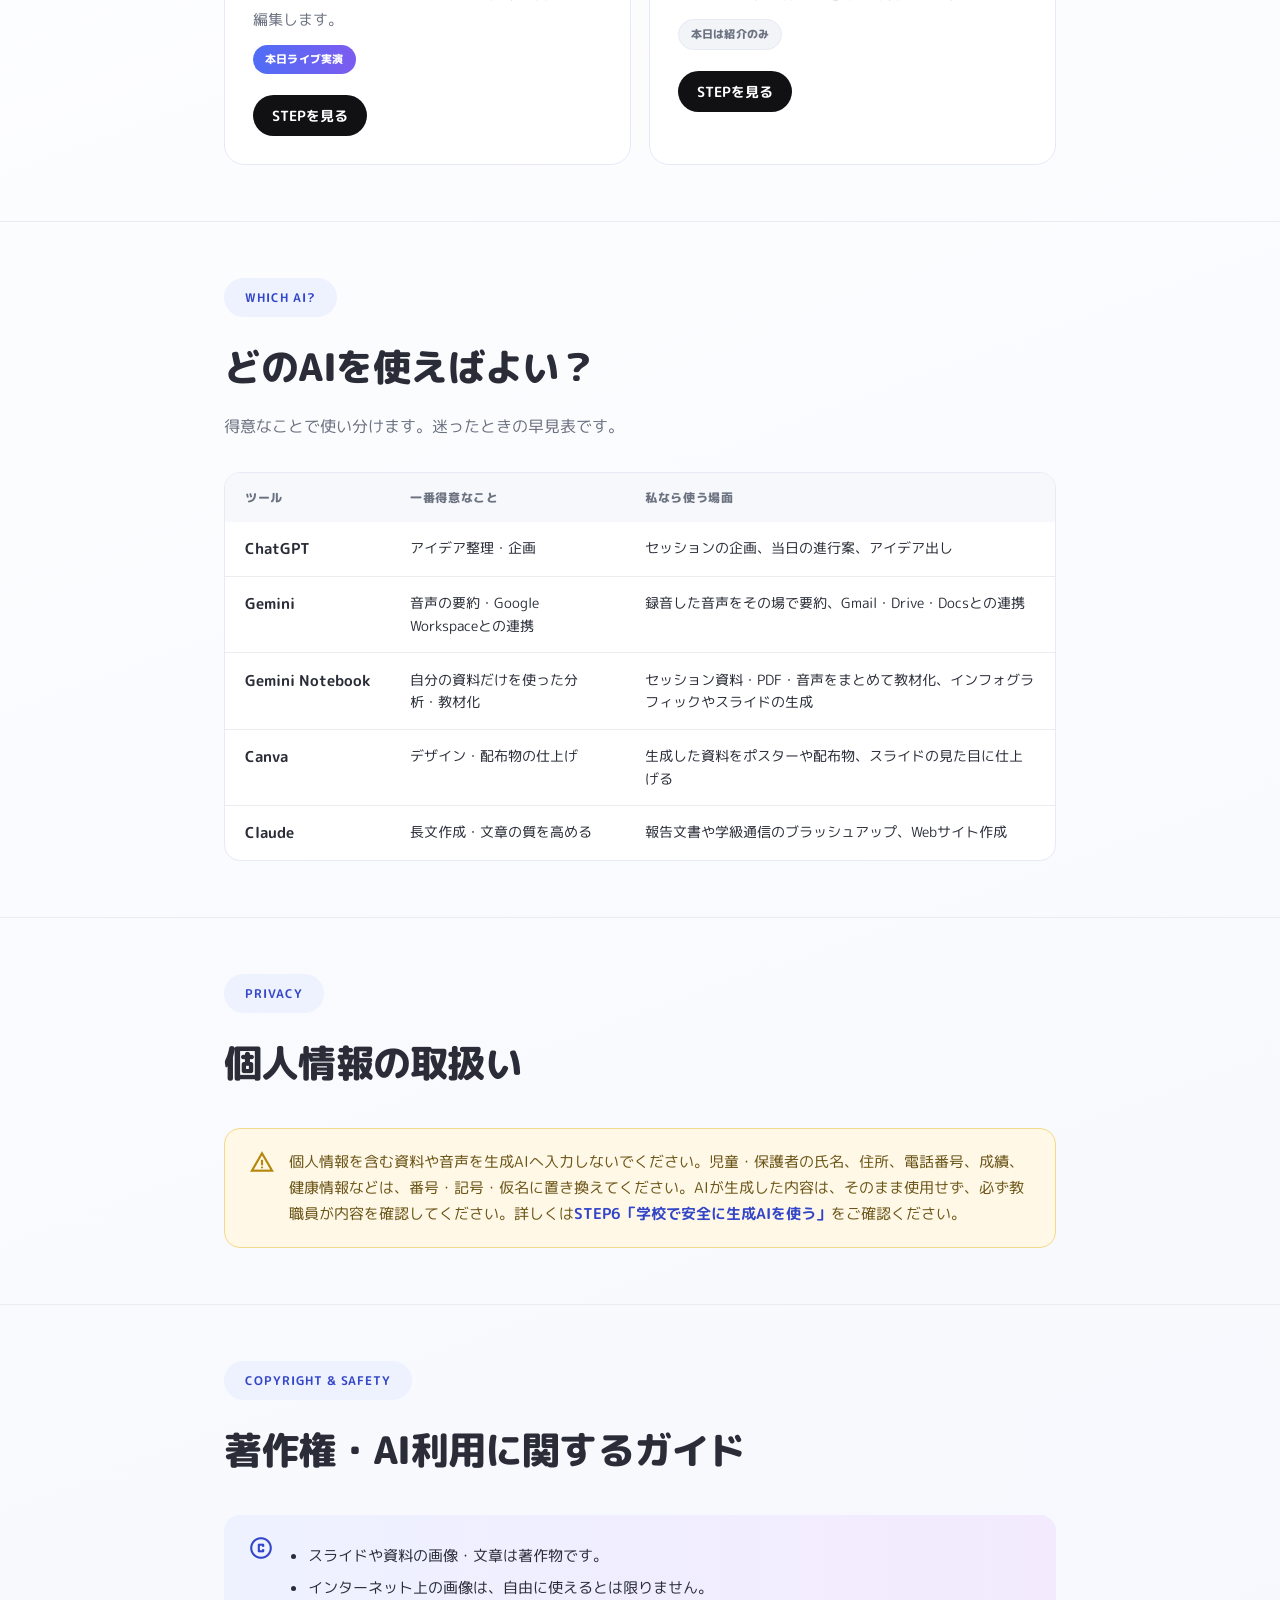
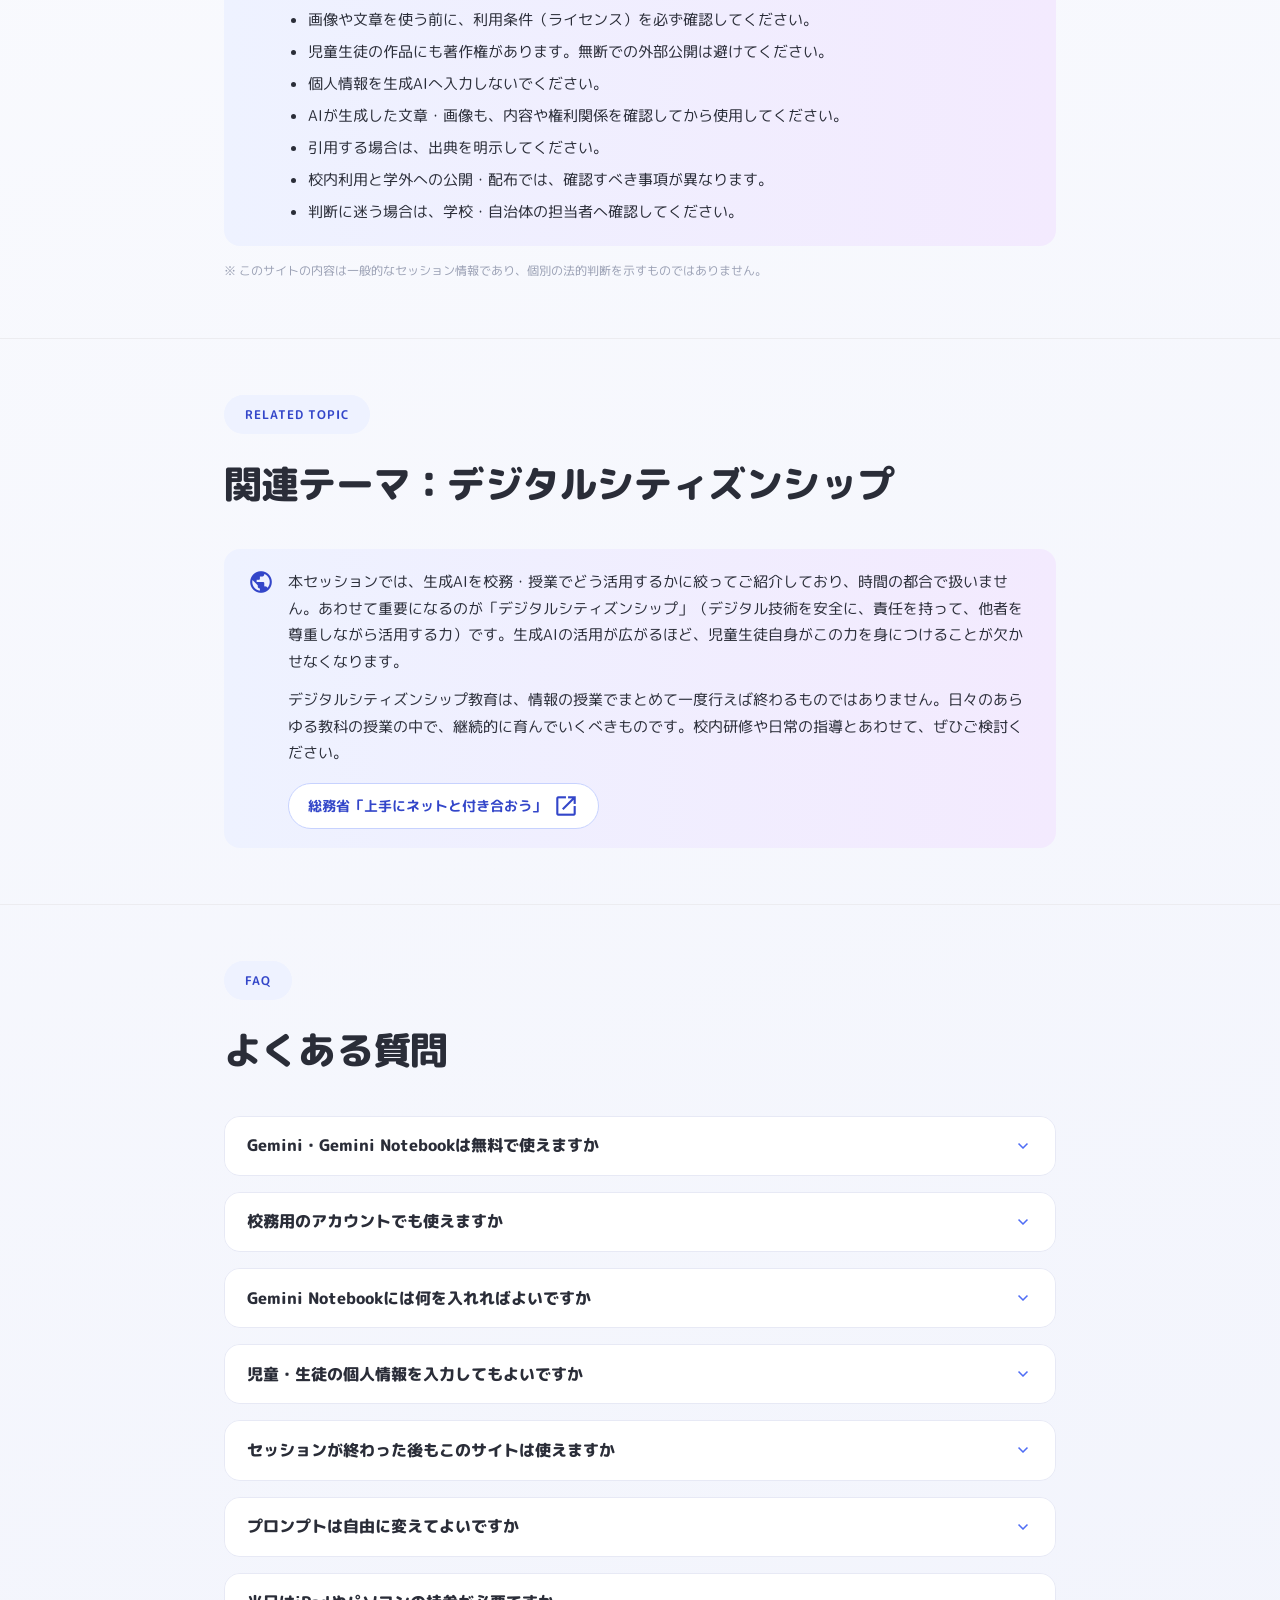
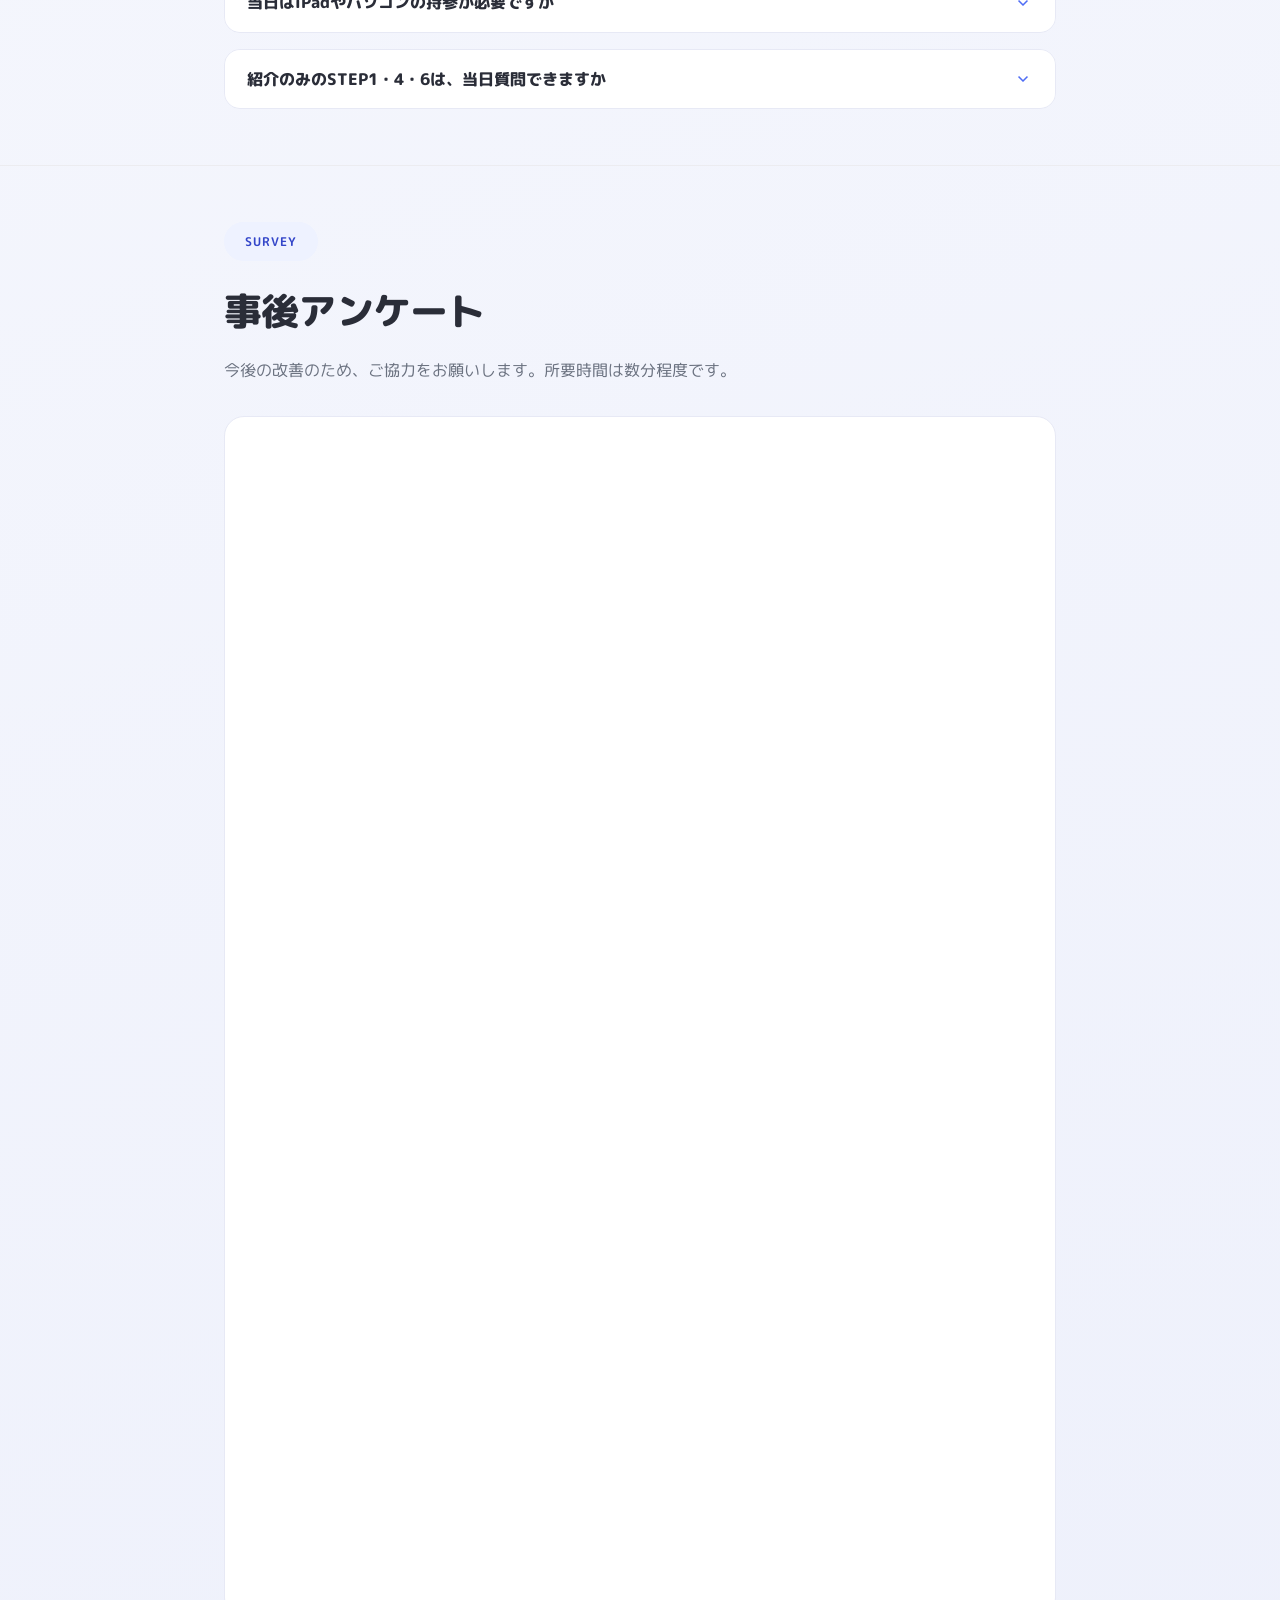
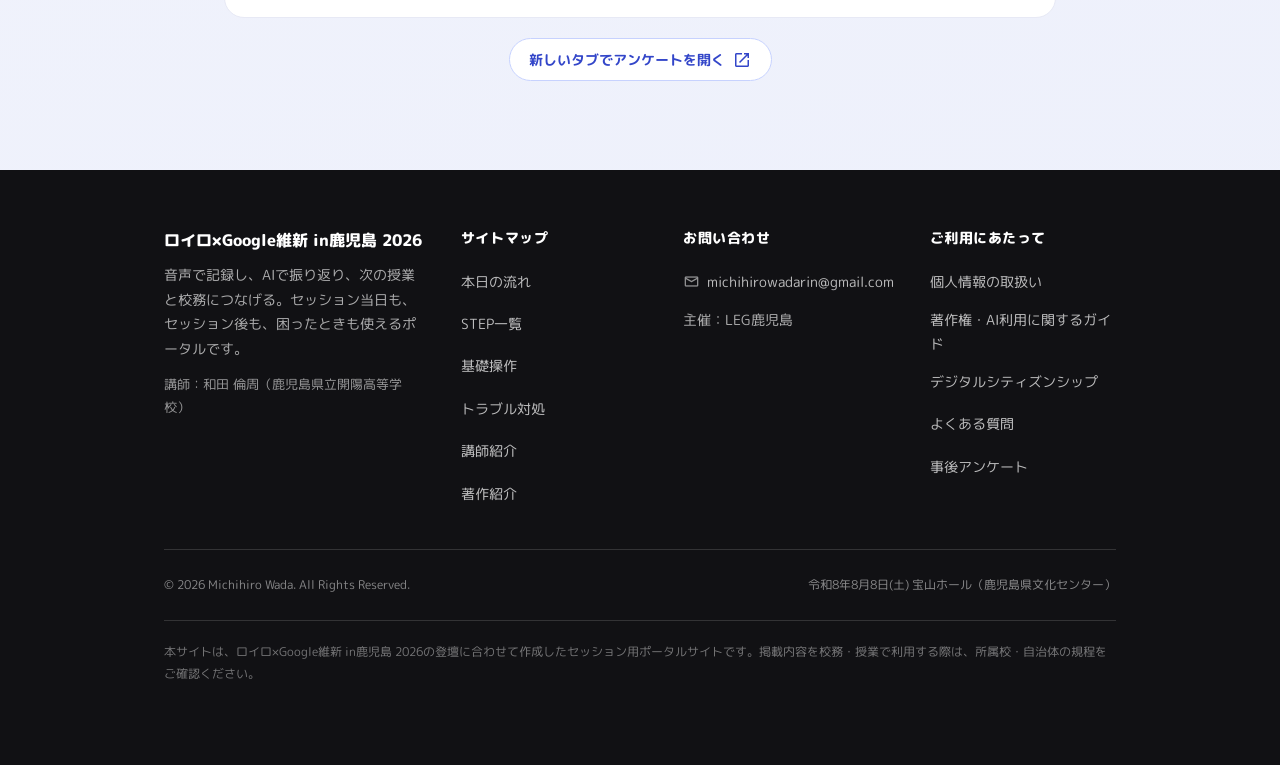
==== commit 7b4434c1: "v13" ====
--- a/index.html
+++ b/index.html
@@ -58,6 +58,7 @@
     <a href="index.html#copyright"><span class="material-symbols-outlined" aria-hidden="true">copyright</span>著作権・AIガイド</a>
     <a href="index.html#digital-citizenship"><span class="material-symbols-outlined" aria-hidden="true">public</span>デジタルシティズンシップ</a>
     <a href="index.html#faq"><span class="material-symbols-outlined" aria-hidden="true">quiz</span>よくある質問</a>
+    <a href="index.html#survey"><span class="material-symbols-outlined" aria-hidden="true">assignment</span>事後アンケート</a>
   </nav>
 
   <!-- ===== ヒーロー ===== -->
@@ -541,6 +542,23 @@
     </div>
   </section>
 
+  <!-- ===== 事後アンケート ===== -->
+  <section id="survey" class="block">
+    <div class="wrap">
+      <div class="section-head">
+        <p class="badge badge-solid">Survey</p>
+        <h2 class="section-title">事後アンケート</h2>
+        <p class="section-lead">今後の改善のため、ご協力をお願いします。所要時間は数分程度です。</p>
+      </div>
+      <div class="card" style="padding:0;overflow:hidden;">
+        <iframe src="https://docs.google.com/forms/d/e/1FAIpQLSchfKUDeaERQi0vHxrsC7Pmlmemo-pCD_i-w52P7vCPs7us4A/viewform?embedded=true" width="100%" height="1200" style="border:0;display:block;" title="事後アンケート">読み込んでいます…</iframe>
+      </div>
+      <div style="text-align:center;margin-top:1.25rem;">
+        <a href="https://docs.google.com/forms/d/e/1FAIpQLSchfKUDeaERQi0vHxrsC7Pmlmemo-pCD_i-w52P7vCPs7us4A/viewform?usp=dialog" target="_blank" rel="noopener noreferrer" class="btn btn-outline btn-sm">新しいタブでアンケートを開く<span class="material-symbols-outlined" aria-hidden="true">open_in_new</span></a>
+      </div>
+    </div>
+  </section>
+
   <!-- ===== フッター ===== -->
   <footer class="site-footer">
     <div class="wrap">
@@ -575,6 +593,7 @@
             <li><a href="index.html#copyright">著作権・AI利用に関するガイド</a></li>
             <li><a href="index.html#digital-citizenship">デジタルシティズンシップ</a></li>
             <li><a href="index.html#faq">よくある質問</a></li>
+            <li><a href="index.html#survey">事後アンケート</a></li>
           </ul>
         </div>
       </div>
